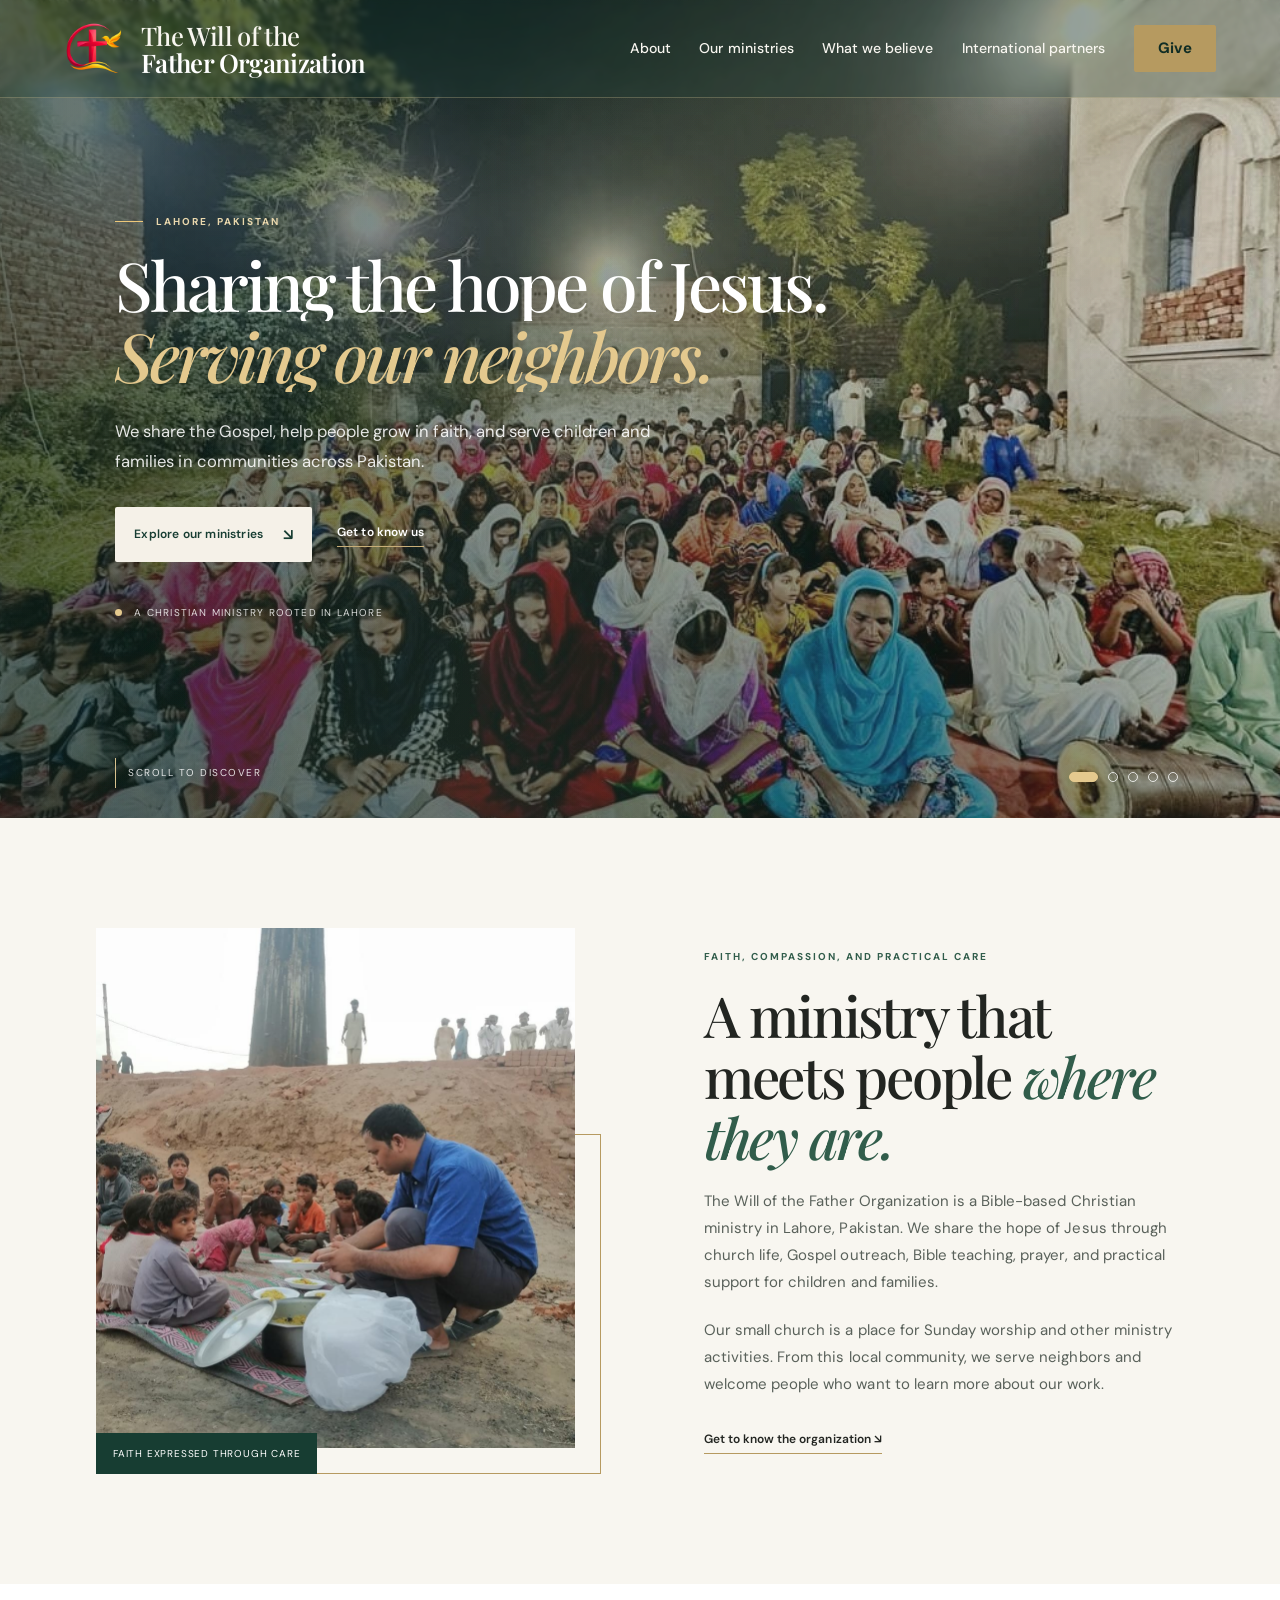
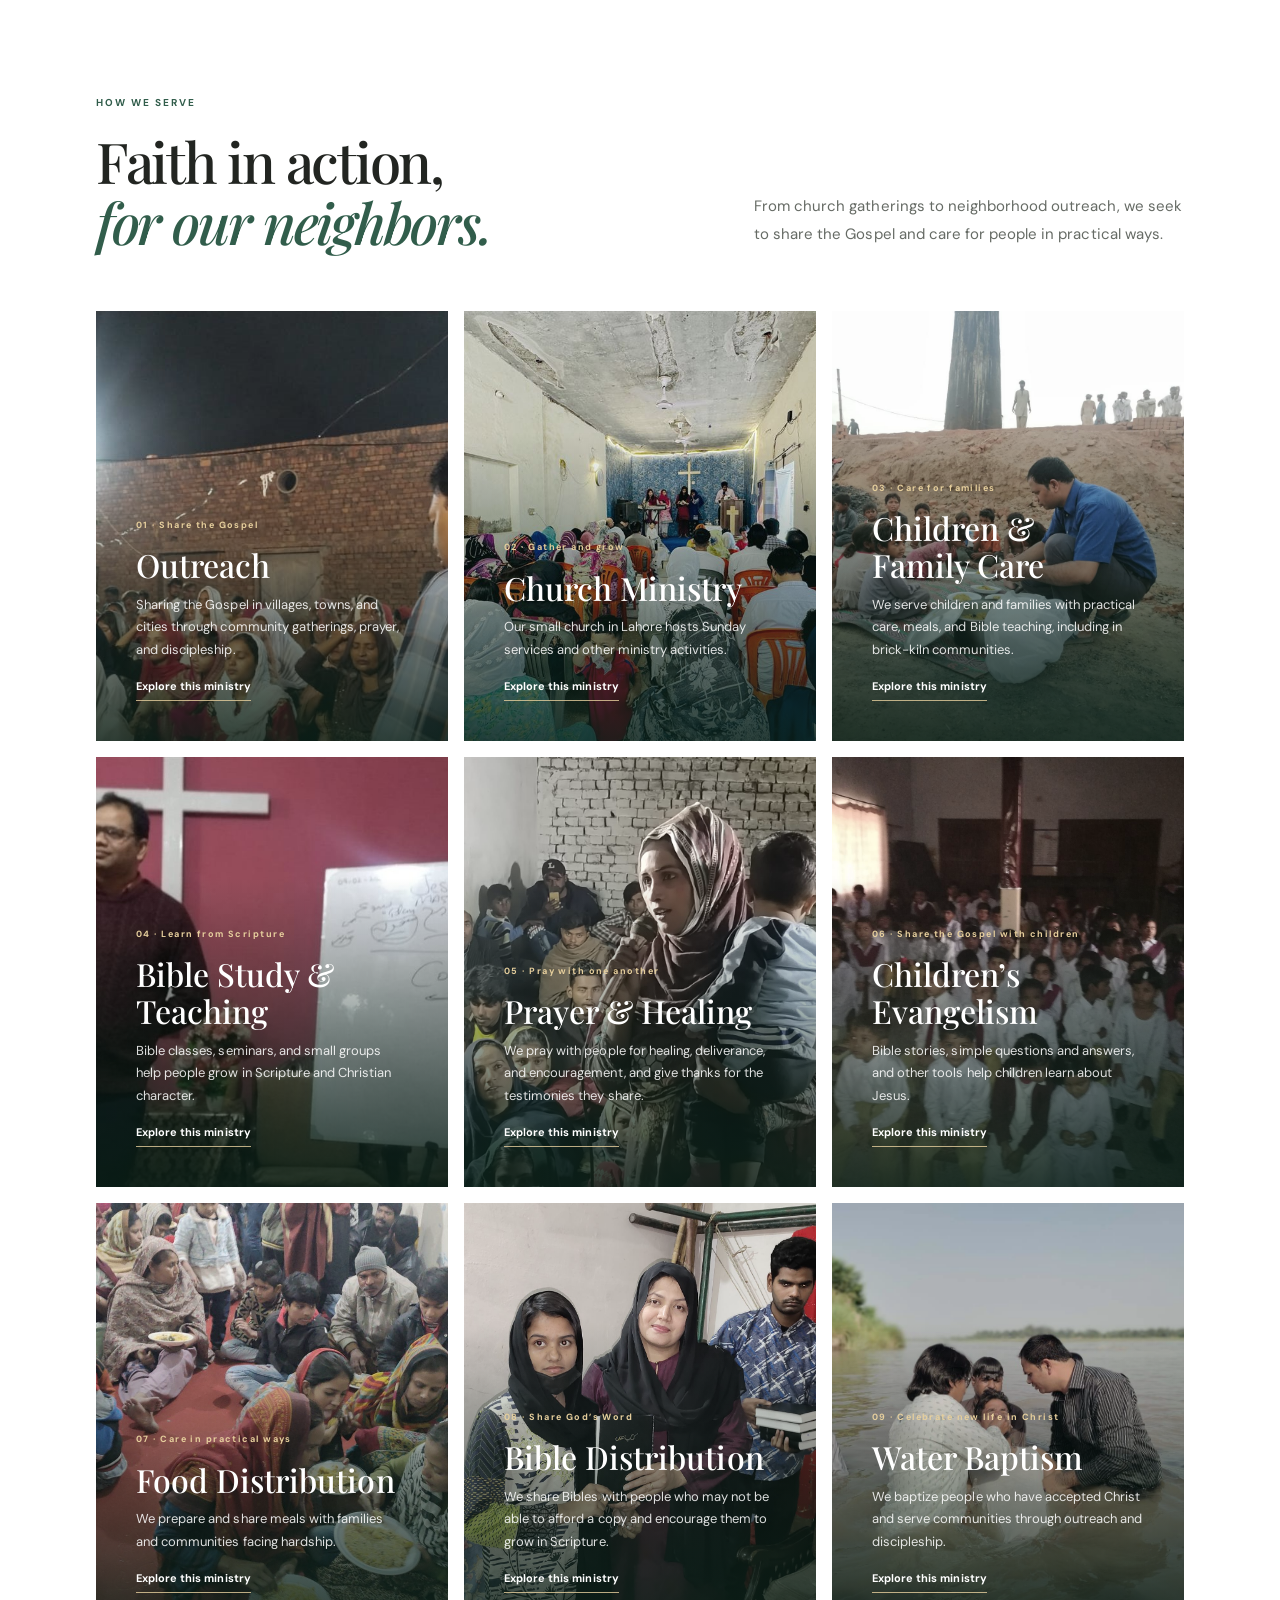
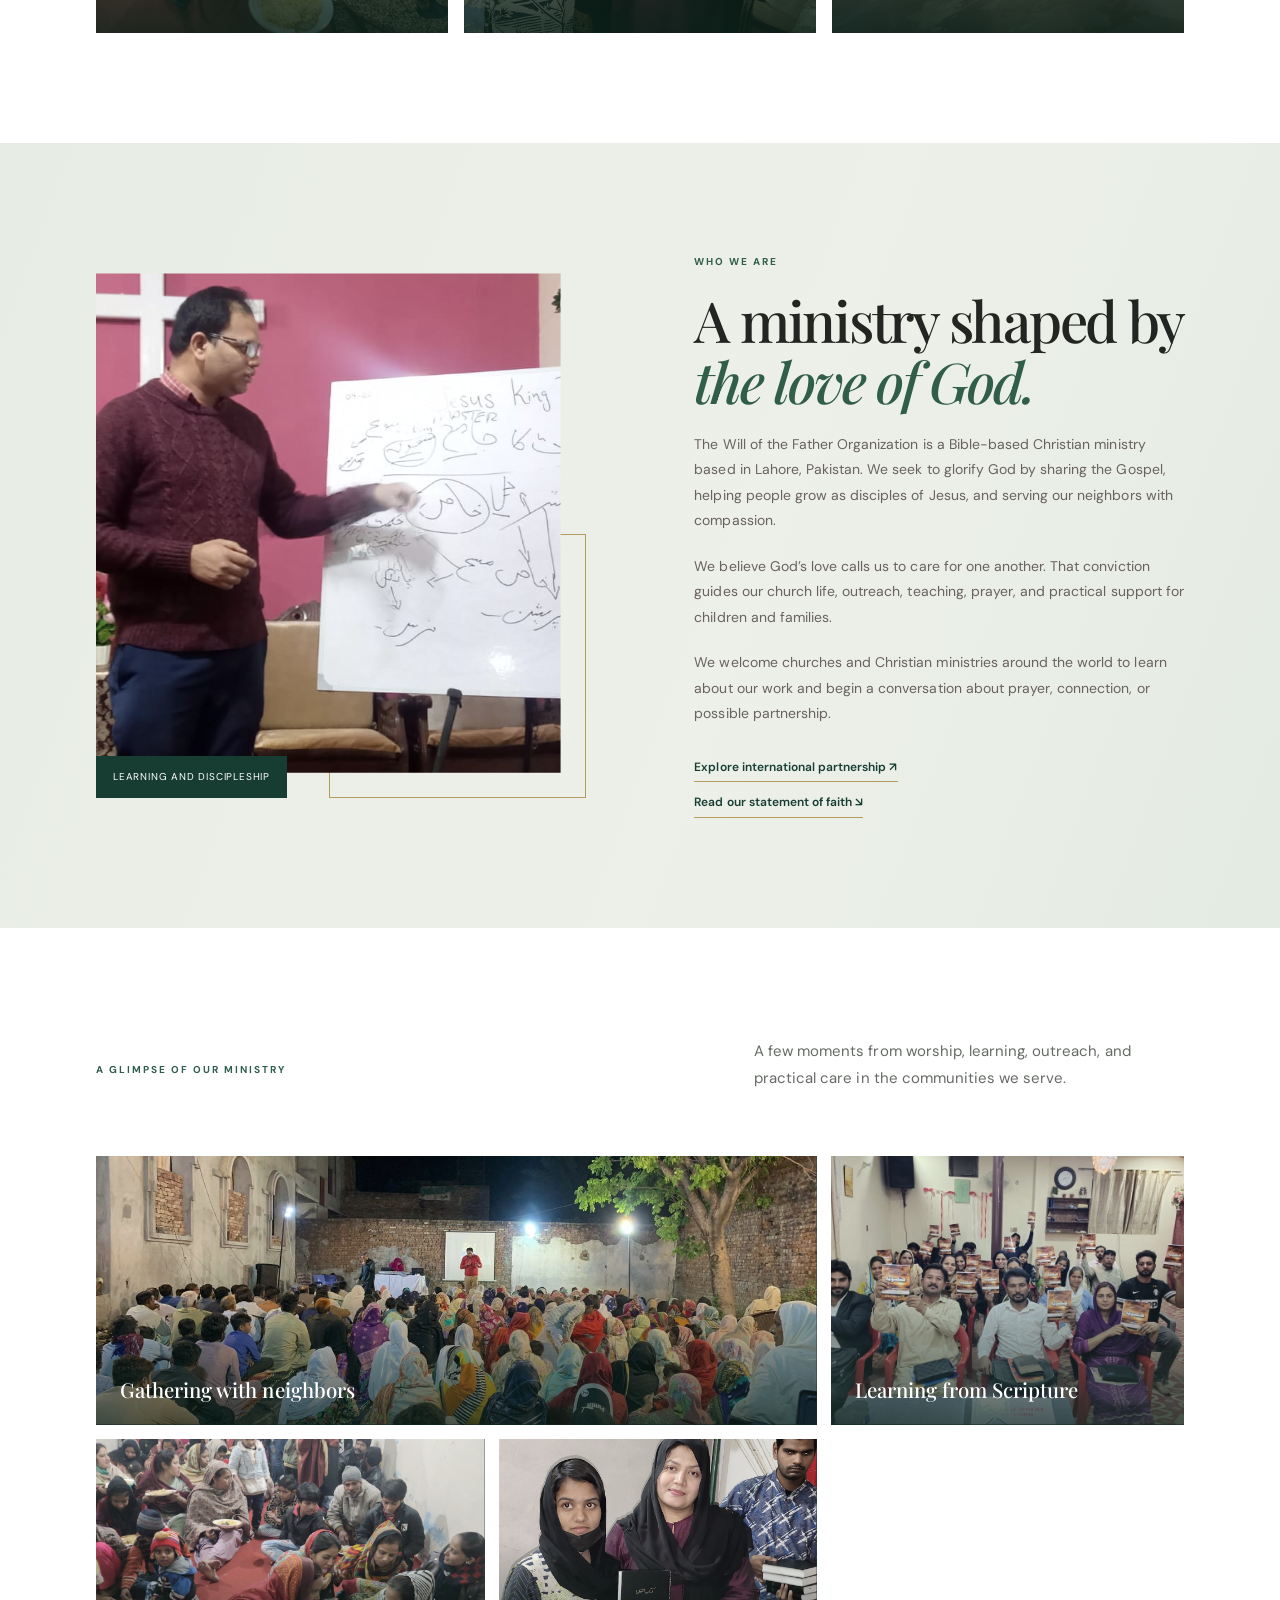
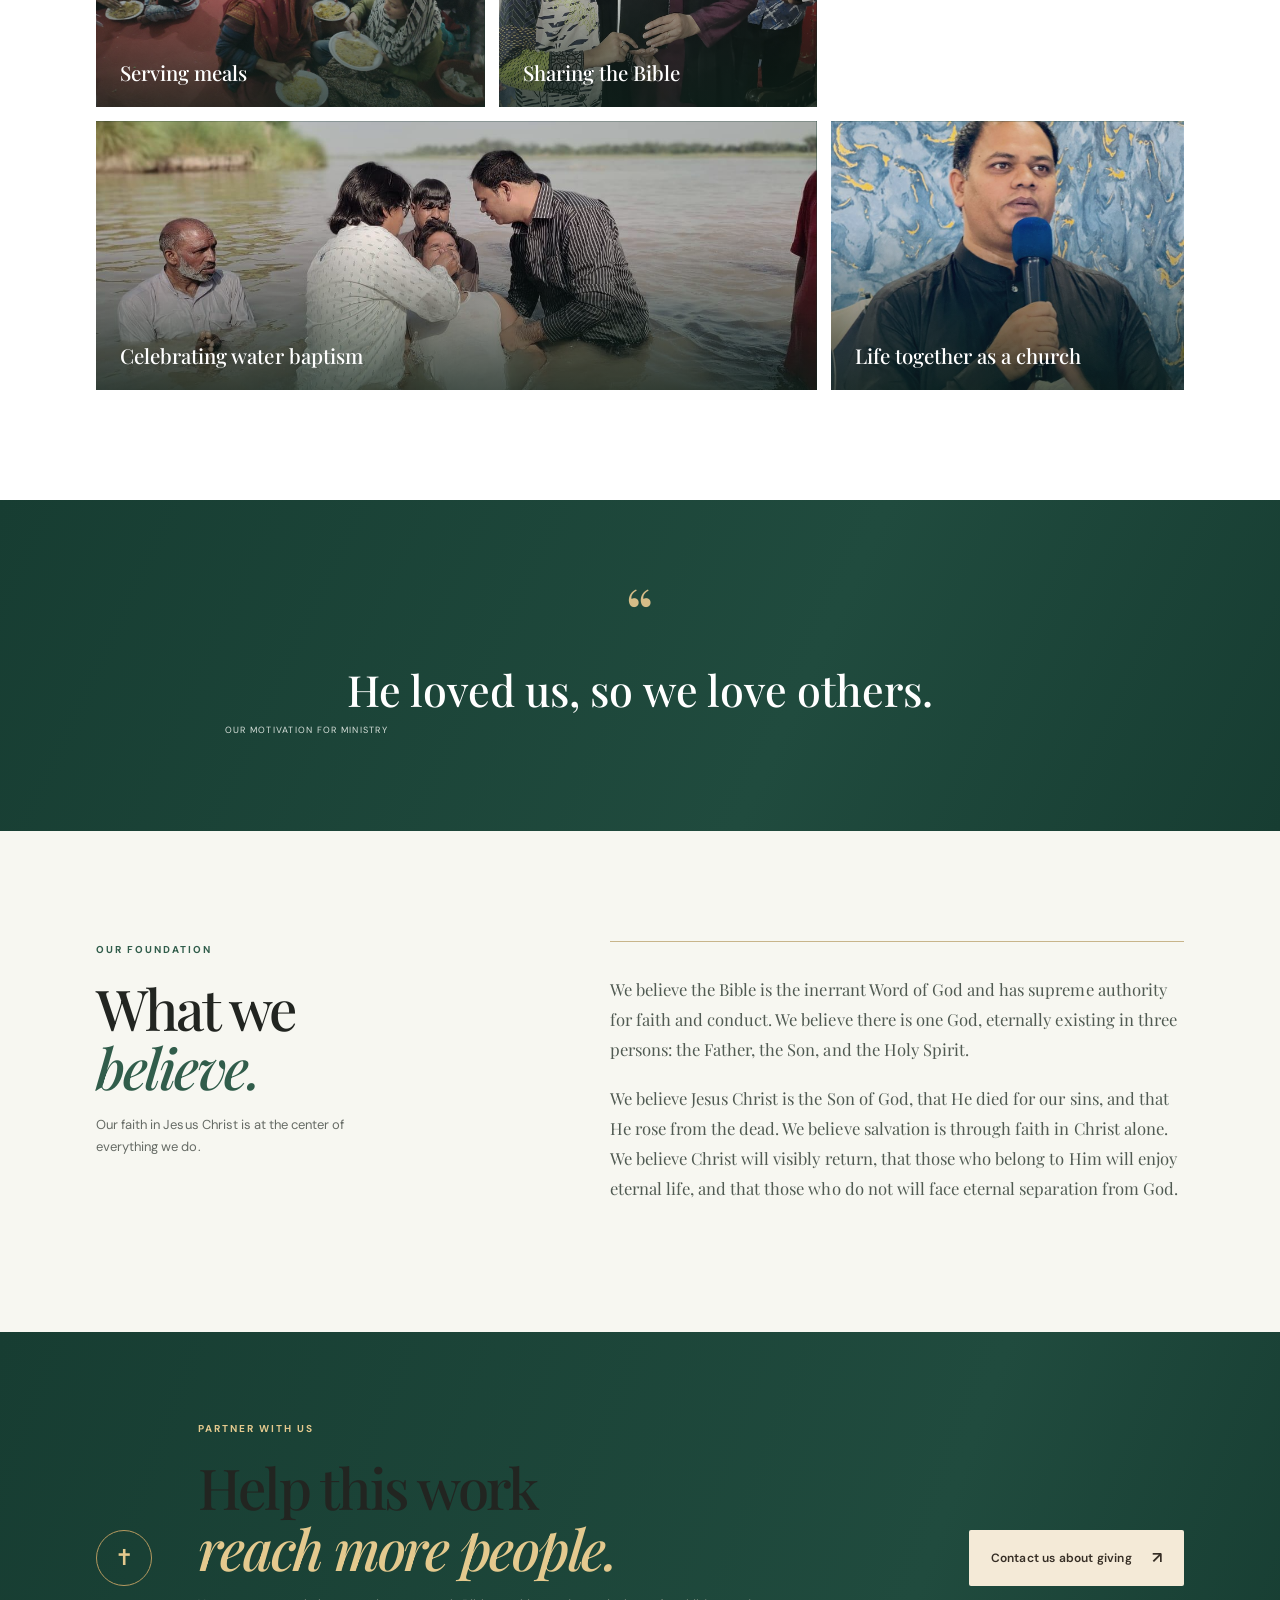
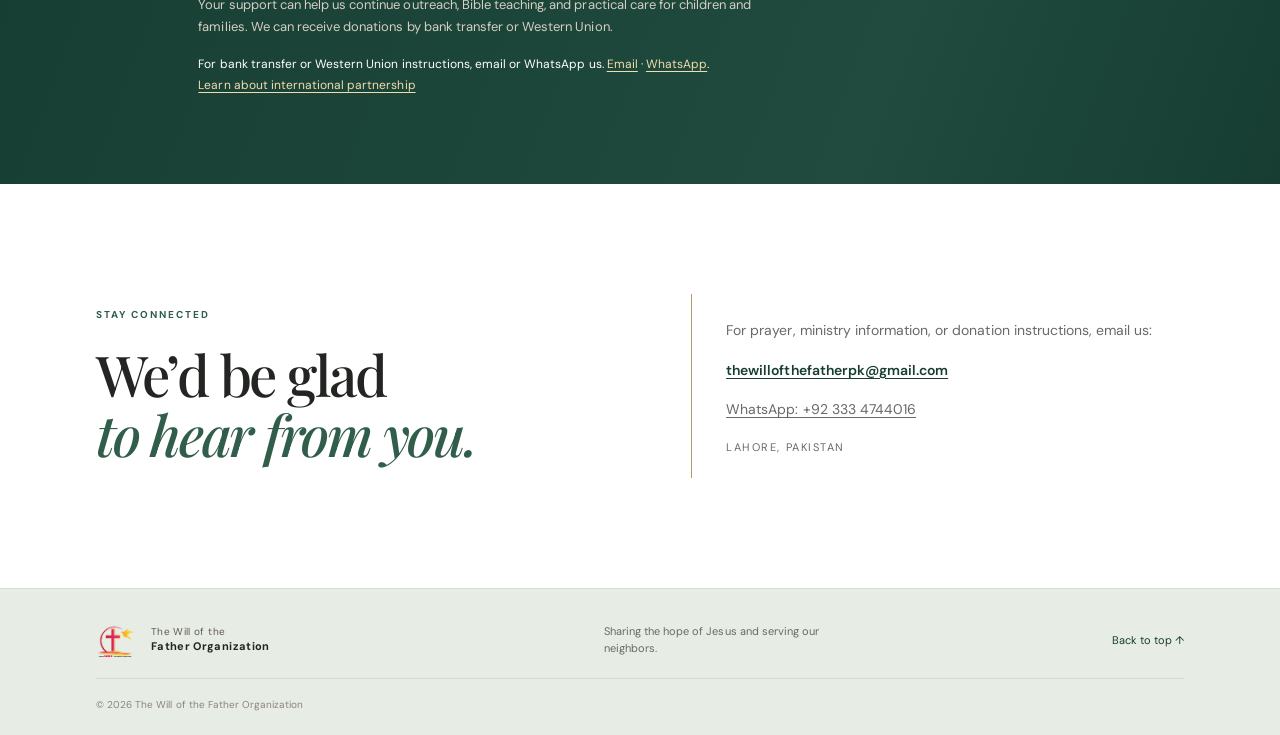
==== index.html @ c920b61d "Remove arrows from ministry category links" ====
<!doctype html>
<html lang="en">
<head>
  <meta charset="utf-8">
  <meta name="viewport" content="width=device-width, initial-scale=1">
  <meta name="theme-color" content="#173d32">
  <meta name="description" content="The Will of the Father Organization is a Christian ministry in Lahore, Pakistan, serving through church life, Gospel outreach, Bible teaching, prayer, and practical care. Churches and Christian organizations worldwide are welcome to connect.">
  <title>The Will of the Father Organization | Christian Ministry in Lahore, Pakistan</title>
  <link rel="preload" as="image" href="assets/images/hero-community-worship.jpg" fetchpriority="high">
  <link rel="preload" as="image" href="assets/images/hero-outdoor-gathering.jpg">
  <link rel="stylesheet" href="styles.css">
  <link rel="stylesheet" href="redesign.css?v=mobile-photo-fit-20261123">
  <link rel="stylesheet" href="hero-visibility.css?v=20261028">
  <script src="script.js?v=hero-timing-20261027" defer></script>
  <meta name="robots" content="index, follow">
  <link rel="canonical" href="https://will-of-the-father-organization.pages.dev/">
  <meta property="og:type" content="website">
  <meta property="og:site_name" content="The Will of the Father Organization">
  <meta property="og:title" content="The Will of the Father Organization | Christian Ministry in Lahore, Pakistan">
  <meta property="og:description" content="A Christian ministry in Lahore, Pakistan, sharing the Gospel and serving children and families. Churches and Christian organizations worldwide are welcome to connect.">
  <meta property="og:url" content="https://will-of-the-father-organization.pages.dev/">
  <meta property="og:image" content="https://will-of-the-father-organization.pages.dev/assets/images/outreach-gathering.jpg">
  <meta property="og:image:alt" content="Community members gathered at an outdoor ministry meeting">
  <meta name="twitter:card" content="summary_large_image">
  <meta name="twitter:title" content="The Will of the Father Organization | Christian Ministry in Lahore, Pakistan">
  <meta name="twitter:description" content="A Christian ministry in Lahore, Pakistan, sharing the Gospel and serving children and families. Churches and Christian organizations worldwide are welcome to connect.">
  <meta name="twitter:image" content="https://will-of-the-father-organization.pages.dev/assets/images/outreach-gathering.jpg">
  <script type="application/ld+json">
  {
    "@context": "https://schema.org",
    "@graph": [
      {
        "@type": "WebSite",
        "@id": "https://will-of-the-father-organization.pages.dev/#website",
        "url": "https://will-of-the-father-organization.pages.dev/",
        "name": "The Will of the Father Organization",
        "alternateName": "The Will of the Father",
        "inLanguage": "en"
      },
      {
        "@type": "Organization",
        "@id": "https://will-of-the-father-organization.pages.dev/#organization",
        "name": "The Will of the Father Organization",
        "url": "https://will-of-the-father-organization.pages.dev/",
        "logo": "https://will-of-the-father-organization.pages.dev/assets/images/ministry-logo.png",
        "email": "thewillofthefatherpk@gmail.com",
        "contactPoint": {
          "@type": "ContactPoint",
          "contactType": "International ministry and partnership inquiries",
          "email": "thewillofthefatherpk@gmail.com",
          "telephone": "+923334744016",
          "availableLanguage": "English"
        },
        "description": "A Christian ministry based in Lahore, Pakistan, serving communities through the local church, outreach, Bible teaching, and care for children and families. We welcome inquiries from churches and Christian ministries worldwide interested in learning about our work and exploring partnership.",
        "address": {
          "@type": "PostalAddress",
          "addressLocality": "Lahore",
          "addressCountry": "PK"
        }
      }
    ]
  }
  </script>
  <meta name="google-site-verification" content="IELnqhtv8YaG30qX5HoQGGTmnLko8456mT7d0nMihwA">
</head>
<body>
  <a class="skip-link" href="#main">Skip to content</a>
  <header class="site-header">
    <a class="brand" href="#top" aria-label="The Will of the Father Organization home">
      <span class="brand-logo-frame" aria-hidden="true"><img src="assets/images/ministry-logo-mark.png?v=2" alt=""></span>
      <span class="brand-name">The Will of the<br><strong>Father Organization</strong></span>
    </a>
    <button class="menu-toggle" type="button" aria-expanded="false" aria-controls="site-nav" aria-label="Open navigation"><span></span><span></span></button>
    <nav id="site-nav" class="site-nav" aria-label="Main navigation">
      <a href="#about">About</a><a href="#ministries">Our ministries</a><a href="#faith">What we believe</a><a href="/international-partners">International partners</a><a class="nav-give" href="#give">Give</a>
    </nav>
  </header>

  <main id="main">
    <section class="hero" id="top" aria-label="The Will of the Father Organization">
      <div class="hero-background" aria-hidden="true">
        <img class="hero-slide is-active" src="assets/images/hero-community-worship.jpg" alt="" fetchpriority="high" decoding="async">
        <img class="hero-slide" src="assets/images/hero-outdoor-gathering.jpg" alt="" decoding="async">
        <img class="hero-slide" data-src="assets/images/hero-baptism-new.jpg" alt="" decoding="async">
        <img class="hero-slide" data-src="assets/images/hero-prayer.jpg" alt="" decoding="async">
        <img class="hero-slide" data-src="assets/images/hero-outreach-speaker.jpg" alt="" decoding="async">
        <div class="hero-shade"></div>
      </div>
      <div class="hero-copy">
        <p class="eyebrow"><span class="eyebrow-line"></span> Lahore, Pakistan</p>
        <h1 aria-label="Sharing the hope of Jesus. Serving our neighbors."><span class="hero-title-line" aria-hidden="true"><span>Sharing the hope of Jesus.</span></span><span class="hero-title-line" aria-hidden="true"><span><em>Serving our neighbors.</em></span></span></h1>
        <p class="hero-intro">We share the Gospel, help people grow in faith, and serve children and families in communities across Pakistan.</p>
        <div class="hero-actions"><a class="button button-dark" href="#ministries">Explore our ministries <span aria-hidden="true">↘</span></a><a class="text-link" href="#about">Get to know us</a></div>
        <div class="hero-note"><span class="note-dot"></span> A Christian ministry rooted in Lahore</div>
      </div>
      <div class="hero-controls" role="group" aria-label="Choose a ministry photo">
        <button type="button" class="hero-dot is-active" aria-label="Show photo 1" aria-pressed="true"></button>
        <button type="button" class="hero-dot" aria-label="Show photo 2" aria-pressed="false"></button>
        <button type="button" class="hero-dot" aria-label="Show photo 3" aria-pressed="false"></button>
        <button type="button" class="hero-dot" aria-label="Show photo 4" aria-pressed="false"></button>
        <button type="button" class="hero-dot" aria-label="Show photo 5" aria-pressed="false"></button>
      </div>
      <a class="hero-scroll" href="#introduction"><span aria-hidden="true"></span> Scroll to discover</a>
    </section>

    <section class="intro-editorial section" id="introduction" aria-labelledby="intro-title">
      <div class="intro-photo"><img src="assets/images/ministries/children-ministry-01.jpg" alt="A child receiving a meal during a ministry visit" loading="lazy"><span class="photo-tag">Faith expressed through care</span></div>
      <div class="intro-copy">
        <p class="eyebrow">Faith, compassion, and practical care</p>
        <h2 id="intro-title">A ministry that meets people <em>where they are.</em></h2>
        <p>The Will of the Father Organization is a Bible-based Christian ministry in Lahore, Pakistan. We share the hope of Jesus through church life, Gospel outreach, Bible teaching, prayer, and practical support for children and families.</p>
        <p>Our small church is a place for Sunday worship and other ministry activities. From this local community, we serve neighbors and welcome people who want to learn more about our work.</p>
        <a class="text-link text-link-dark" href="#about">Get to know the organization <span aria-hidden="true">↘</span></a>
      </div>
    </section>

    <section class="section ministries-section" id="ministries">
      <div class="section-heading">
        <div><p class="eyebrow">How we serve</p><h2>Faith in action,<br><em>for our neighbors.</em></h2></div>
        <p class="section-lead">From church gatherings to neighborhood outreach, we seek to share the Gospel and care for people in practical ways.</p>
      </div>
      <div class="ministry-feature-grid" aria-label="Explore our ministries">
        <a class="ministry-feature ministry-feature--large" href="/ministries/outreach">
          <img src="assets/images/ministries/outreach-01.jpg" alt="Community members gathered for Christian outreach" loading="lazy" decoding="async">
          <div class="ministry-feature-copy"><span class="card-number">01 · Share the Gospel</span><h3>Outreach</h3><p>Sharing the Gospel in villages, towns, and cities through community gatherings, prayer, and discipleship.</p><span class="card-more">Explore this ministry</span></div>
        </a>
        <a class="ministry-feature" href="/ministries/church">
          <img src="assets/images/ministries/church-01.jpg" alt="People gathered for worship at the ministry church in Lahore" loading="lazy" decoding="async">
          <div class="ministry-feature-copy"><span class="card-number">02 · Gather and grow</span><h3>Church Ministry</h3><p>Our small church in Lahore hosts Sunday services and other ministry activities.</p><span class="card-more">Explore this ministry</span></div>
        </a>
        <a class="ministry-feature" href="/ministries/children-ministry">
          <img src="assets/images/ministries/children-ministry-01.jpg" alt="Children sharing a meal during a ministry visit" loading="lazy" decoding="async">
          <div class="ministry-feature-copy"><span class="card-number">03 · Care for families</span><h3>Children &amp; Family Care</h3><p>We serve children and families with practical care, meals, and Bible teaching, including in brick-kiln communities.</p><span class="card-more">Explore this ministry</span></div>
        </a>
        <a class="ministry-feature" href="/ministries/bible-teaching">
          <img src="assets/images/ministries/bible-teaching-01.jpg" alt="A teacher explaining a lesson at a whiteboard" loading="lazy" decoding="async">
          <div class="ministry-feature-copy"><span class="card-number">04 · Learn from Scripture</span><h3>Bible Study &amp; Teaching</h3><p>Bible classes, seminars, and small groups help people grow in Scripture and Christian character.</p><span class="card-more">Explore this ministry</span></div>
        </a>
        <a class="ministry-feature" href="/ministries/prayer-healing">
          <img src="assets/images/ministries/prayer-healing-01.jpg" alt="A community gathered during a prayer ministry meeting" loading="lazy" decoding="async">
          <div class="ministry-feature-copy"><span class="card-number">05 · Pray with one another</span><h3>Prayer &amp; Healing</h3><p>We pray with people for healing, deliverance, and encouragement, and give thanks for the testimonies they share.</p><span class="card-more">Explore this ministry</span></div>
        </a>
        <a class="ministry-feature" href="/ministries/children-evangelism">
          <img src="assets/images/ministries/children-evangelism-01.jpg" alt="Children gathered for a learning activity" loading="lazy" decoding="async">
          <div class="ministry-feature-copy"><span class="card-number">06 · Share the Gospel with children</span><h3>Children’s Evangelism</h3><p>Bible stories, simple questions and answers, and other tools help children learn about Jesus.</p><span class="card-more">Explore this ministry</span></div>
        </a>
        <a class="ministry-feature" href="/ministries/food-distribution">
          <img src="assets/images/ministries/food-distribution-02.jpg" alt="Families gathered for food distribution" loading="lazy" decoding="async">
          <div class="ministry-feature-copy"><span class="card-number">07 · Care in practical ways</span><h3>Food Distribution</h3><p>We prepare and share meals with families and communities facing hardship.</p><span class="card-more">Explore this ministry</span></div>
        </a>
        <a class="ministry-feature" href="/ministries/bible-distribution">
          <img src="assets/images/ministries/bible-distribution-01.jpg" alt="A ministry volunteer sharing Bibles with community members" loading="lazy" decoding="async">
          <div class="ministry-feature-copy"><span class="card-number">08 · Share God’s Word</span><h3>Bible Distribution</h3><p>We share Bibles with people who may not be able to afford a copy and encourage them to grow in Scripture.</p><span class="card-more">Explore this ministry</span></div>
        </a>
        <a class="ministry-feature" href="/ministries/baptism">
          <img src="assets/images/hero-baptism-river.jpg" alt="A water baptism taking place in a river" loading="lazy" decoding="async">
          <div class="ministry-feature-copy"><span class="card-number">09 · Celebrate new life in Christ</span><h3>Water Baptism</h3><p>We baptize people who have accepted Christ and serve communities through outreach and discipleship.</p><span class="card-more">Explore this ministry</span></div>
        </a>
      </div>
    </section>

    <section class="story-section section" id="about">
      <div class="story-photo"><img src="assets/images/teacher-at-whiteboard.jpg?v=2" alt="A ministry teacher leading a Bible lesson at a whiteboard" loading="lazy"><span class="photo-tag">Learning and discipleship</span></div>
      <div class="story-copy"><p class="eyebrow">Who we are</p><h2>A ministry shaped by<br><em>the love of God.</em></h2>
        <p>The Will of the Father Organization is a Bible-based Christian ministry based in Lahore, Pakistan. We seek to glorify God by sharing the Gospel, helping people grow as disciples of Jesus, and serving our neighbors with compassion.</p>
        <p>We believe God’s love calls us to care for one another. That conviction guides our church life, outreach, teaching, prayer, and practical support for children and families.</p>
        <p>We welcome churches and Christian ministries around the world to learn about our work and begin a conversation about prayer, connection, or possible partnership.</p>
        <a class="text-link text-link-dark" href="/international-partners">Explore international partnership <span aria-hidden="true">↗</span></a><br>
        <a class="text-link text-link-dark" href="#faith">Read our statement of faith <span aria-hidden="true">↘</span></a>
      </div>
    </section>

    <section class="photo-story section" id="stories" aria-label="Ministry photo gallery">
      <div class="section-heading">
        <div><p class="eyebrow">A glimpse of our ministry</p></div>
        <p class="section-lead">A few moments from worship, learning, outreach, and practical care in the communities we serve.</p>
      </div>
      <div class="photo-story-grid">
        <figure class="photo-story-item photo-story-item--wide"><img src="assets/images/outreach-gathering.jpg" alt="Neighbors gathered together at an outdoor ministry meeting" loading="lazy"><figcaption>Gathering with neighbors</figcaption></figure>
        <figure class="photo-story-item"><img src="assets/images/ministries/bible-teaching-02.jpg" alt="A Bible teaching and learning session" loading="lazy"><figcaption>Learning from Scripture</figcaption></figure>
        <figure class="photo-story-item"><img src="assets/images/ministries/food-distribution-02.jpg" alt="Volunteers sharing food with community members" loading="lazy"><figcaption>Serving meals</figcaption></figure>
        <figure class="photo-story-item"><img src="assets/images/ministries/bible-distribution-01.jpg" alt="Bibles being shared with community members" loading="lazy"><figcaption>Sharing the Bible</figcaption></figure>
        <figure class="photo-story-item photo-story-item--wide"><img src="assets/images/hero-baptism-river.jpg" alt="A water baptism taking place in a river" loading="lazy"><figcaption>Celebrating water baptism</figcaption></figure>
        <figure class="photo-story-item"><img src="assets/images/ministries/church-03.jpg" alt="Church members gathered for a ministry activity" loading="lazy"><figcaption>Life together as a church</figcaption></figure>
      </div>
    </section>

    <section class="quote-band">
      <span class="quote-mark" aria-hidden="true">“</span><blockquote>He loved us, so we love others.</blockquote><p>Our motivation for ministry</p>
    </section>

    <section class="faith-section section" id="faith">
      <div class="faith-heading"><p class="eyebrow">Our foundation</p><h2>What we<br><em>believe.</em></h2><p>Our faith in Jesus Christ is at the center of everything we do.</p></div>
      <div class="faith-copy"><p>We believe the Bible is the inerrant Word of God and has supreme authority for faith and conduct. We believe there is one God, eternally existing in three persons: the Father, the Son, and the Holy Spirit.</p><p>We believe Jesus Christ is the Son of God, that He died for our sins, and that He rose from the dead. We believe salvation is through faith in Christ alone. We believe Christ will visibly return, that those who belong to Him will enjoy eternal life, and that those who do not will face eternal separation from God.</p></div>
    </section>

    <section class="give-section" id="give">
      <div class="give-mark" aria-hidden="true">✝</div><div class="give-copy"><p class="eyebrow">Partner with us</p><h2>Help this work<br><em>reach more people.</em></h2><p>Your support can help us continue outreach, Bible teaching, and practical care for children and families. We can receive donations by bank transfer or Western Union.</p><p class="give-note">For bank transfer or Western Union instructions, email or WhatsApp us. <a href="mailto:thewillofthefatherpk@gmail.com">Email</a> · <a href="https://wa.me/923334744016">WhatsApp</a>. <a href="/international-partners">Learn about international partnership</a></p></div><a class="button button-light" href="#contact">Contact us about giving <span aria-hidden="true">↗</span></a>
    </section>

    <section class="contact-section section" id="contact">
      <div><p class="eyebrow">Stay connected</p><h2>We’d be glad<br><em>to hear from you.</em></h2></div>
      <div class="contact-details"><p>For prayer, ministry information, or donation instructions, email us:</p><p class="email-placeholder"><a href="mailto:thewillofthefatherpk@gmail.com">thewillofthefatherpk@gmail.com</a></p><p class="whatsapp-contact"><a href="https://wa.me/923334744016">WhatsApp: +92 333 4744016</a></p><p class="contact-location">Lahore, Pakistan</p></div>
    </section>
  </main>

  <footer class="site-footer"><a class="brand brand-footer" href="#top"><span class="brand-logo-crop" aria-hidden="true"><img src="assets/images/ministry-logo.png?v=1" alt=""></span><span class="brand-name">The Will of the<br><strong>Father Organization</strong></span></a><p>Sharing the hope of Jesus and serving our neighbors.</p><a href="#top" class="back-top">Back to top ↑</a><small>© <span id="year">2026</span> The Will of the Father Organization</small></footer>
</body>
</html>
---- styles.css ----
@import url('https://fonts.googleapis.com/css2?family=DM+Sans:wght@400;500;600;700&family=Playfair+Display:ital,wght@0,500;0,600;1,500;1,600&display=swap');
:root{--ink:#292623;--muted:#716d67;--cream:#f8f5ef;--white:#fffefa;--rust:#9b4f3d;--rust-dark:#783a2f;--gold:#c9a66b;--line:#e5dfd4;--serif:'Playfair Display',Georgia,serif;--sans:'DM Sans',Arial,sans-serif}*{box-sizing:border-box}html{scroll-behavior:smooth;scroll-padding-top:88px}body{margin:0;background:var(--cream);color:var(--ink);font-family:var(--sans);font-size:16px;line-height:1.65}img{display:block;max-width:100%}a{color:inherit}.skip-link{position:absolute;left:-999px;top:8px;background:#fff;padding:10px 14px;z-index:10}.skip-link:focus{left:8px}.site-header{height:88px;padding:0 6.3%;display:flex;align-items:center;justify-content:space-between;background:var(--cream);position:sticky;top:0;z-index:5;border-bottom:1px solid rgba(41,38,35,.07)}.brand{display:flex;align-items:center;gap:12px;text-decoration:none}.brand-mark{height:38px;width:38px;background:var(--rust);border-radius:50%;display:grid;place-items:center;position:relative}.brand-mark:before,.brand-mark:after,.brand-mark span{content:'';position:absolute;background:#fff}.brand-mark:before{width:2px;height:21px}.brand-mark:after{height:2px;width:15px;top:13px}.brand-name{font-size:12px;line-height:1.28;letter-spacing:.035em;color:#625c54}.brand-name strong{font-size:13px;color:var(--ink);font-weight:700}.site-nav{display:flex;align-items:center;gap:35px}.site-nav a{text-decoration:none;font-size:13px;color:#514d47}.site-nav a:hover,.text-link:hover{color:var(--rust)}.site-nav .nav-give{background:var(--rust);color:white;padding:11px 22px;border-radius:3px}.site-nav .nav-give:hover{background:var(--rust-dark);color:#fff}.menu-toggle{display:none;background:none;border:0}.hero{padding:54px 6.3% 64px;display:grid;grid-template-columns:.9fr 1.1fr;gap:6.5%;align-items:center;max-width:1600px;margin:auto;min-height:575px}.eyebrow{font-size:10px;font-weight:700;text-transform:uppercase;letter-spacing:.18em;color:var(--rust);margin:0 0 18px}.eyebrow-line{width:28px;height:1px;background:var(--gold);display:inline-block;vertical-align:middle;margin-right:9px}.hero h1,.section h2,.give-section h2,.contact-section h2{font:500 clamp(42px,5.1vw,70px)/1.12 var(--serif);letter-spacing:-.035em;margin:0}.hero h1 em,.section h2 em,.give-section h2 em,.contact-section h2 em{font-weight:500;color:var(--rust)}.hero-intro{max-width:470px;color:var(--muted);font-size:16px;margin:25px 0 27px}.hero-actions{display:flex;align-items:center;gap:25px}.button{display:inline-flex;align-items:center;gap:20px;text-decoration:none;font-size:12px;font-weight:600;padding:14px 19px;border-radius:3px;transition:transform .2s,background .2s}.button:hover{transform:translateY(-2px)}.button-dark{background:var(--ink);color:#fff}.button-dark:hover{background:var(--rust-dark)}.button span{font-size:16px}.text-link{font-size:12px;font-weight:600;text-decoration:none;border-bottom:1px solid var(--gold);padding-bottom:4px}.hero-note{margin-top:50px;font-size:10px;text-transform:uppercase;letter-spacing:.12em;color:#89837b}.note-dot{width:7px;height:7px;background:var(--gold);border-radius:50%;display:inline-block;margin-right:8px}.hero-visual{position:relative;padding:0 0 31px 30px}.hero-visual:before{content:'';position:absolute;left:0;top:25px;bottom:0;width:45%;border:1px solid var(--gold);z-index:0}.hero-visual img{position:relative;z-index:1;width:100%;height:430px;object-fit:cover;object-position:center 48%;filter:saturate(.8)}.image-caption{position:absolute;z-index:2;bottom:0;left:30px;right:0;background:#fffefa;padding:12px 16px;display:flex;justify-content:space-between;font-size:10px;letter-spacing:.08em;text-transform:uppercase;color:#655f57}.hero-stamp{position:absolute;right:-18px;top:30px;z-index:2;width:84px;height:84px;background:var(--gold);border-radius:50%;color:white;display:flex;align-items:center;justify-content:center;gap:3px;flex-wrap:wrap;padding:18px 11px;text-align:center;font-size:8px;letter-spacing:.08em;line-height:1.2}.intro-band{padding:29px 8%;background:#eee9df;display:flex;align-items:center;justify-content:space-between}.intro-band p{font:500 clamp(19px,2.5vw,29px)/1.4 var(--serif);margin:0;max-width:960px}.intro-band strong{color:var(--rust);font-weight:500}.arrow-link{font-size:25px;text-decoration:none;color:var(--rust)}.section{padding:100px 8%;max-width:1500px;margin:auto}.section-heading{display:flex;justify-content:space-between;align-items:end;margin-bottom:42px}.section h2,.give-section h2,.contact-section h2{font-size:clamp(36px,4vw,54px)}.section-lead{max-width:370px;color:var(--muted);font-size:14px;margin:0 0 5px}.ministry-grid{display:grid;grid-template-columns:repeat(3,1fr);gap:18px}.ministry-card{background:#fffefa;padding:27px 26px;min-height:295px;border:1px solid rgba(41,38,35,.035)}.ministry-card-image{padding:0;position:relative;min-height:355px;overflow:hidden}.ministry-card-image>img{height:100%;min-height:355px;width:100%;object-fit:cover;position:absolute;inset:0;filter:saturate(.78)}.ministry-card-image:after{content:'';position:absolute;inset:35% 0 0;background:linear-gradient(transparent,rgba(22,19,17,.82));z-index:1}.card-content{position:absolute;z-index:2;bottom:0;color:white;padding:25px}.card-content .card-number{color:#f2d7a9}.card-content h3{color:white}.card-content p{color:rgba(255,255,255,.83);margin-bottom:0}.card-number{display:block;font-size:9px;letter-spacing:.16em;color:var(--rust);font-weight:700;margin-bottom:20px}.ministry-card h3{font:500 24px/1.2 var(--serif);margin:0 0 12px}.ministry-card p{font-size:13px;color:var(--muted);margin:0}.card-icon{width:42px;height:42px;border-radius:50%;display:grid;place-items:center;background:#f2eadc;color:var(--rust);font-size:19px;margin-bottom:20px}.story-section{display:grid;grid-template-columns:1fr 1fr;gap:10%;align-items:center;background:#eee9df;max-width:none;padding-left:10%;padding-right:10%}.story-photo{position:relative;padding:0 25px 25px 0}.story-photo:before{content:'';position:absolute;right:0;bottom:0;width:52%;height:50%;border:1px solid var(--gold)}.story-photo img{height:395px;width:100%;object-fit:cover;position:relative;z-index:1;filter:saturate(.8)}.photo-tag{position:absolute;z-index:2;bottom:0;left:0;background:var(--rust);color:white;padding:12px 17px;font-size:10px;letter-spacing:.08em;text-transform:uppercase}.story-copy>p:not(.eyebrow){font-size:14px;color:#69635b;max-width:510px;margin:20px 0}.text-link-dark{display:inline-block;color:var(--ink);margin-top:10px}.quote-band{background:var(--rust-dark);padding:72px 8%;text-align:center;color:#fff}.quote-mark{font:70px/.55 var(--serif);color:#d9b47d}.quote-band blockquote{font:500 clamp(27px,4vw,43px)/1.3 var(--serif);margin:14px 0 8px}.quote-band p{margin:0;color:#ead7c0;text-transform:uppercase;letter-spacing:.14em;font-size:9px}.faith-section{display:grid;grid-template-columns:.8fr 1.2fr;gap:12%;align-items:start}.faith-heading>p:last-child{max-width:260px;color:var(--muted);font-size:13px;margin-top:18px}.faith-copy{padding-top:32px;border-top:1px solid var(--gold);color:#5f5a53;font:16px/1.8 var(--serif)}.faith-copy p{margin:0 0 18px}.give-section{padding:75px 9%;background:#2d2925;color:white;display:grid;grid-template-columns:70px 1fr auto;gap:30px;align-items:center}.give-mark{width:56px;height:56px;border:1px solid #a88b62;border-radius:50%;display:grid;place-items:center;color:#d5b985;font-size:22px}.give-section .eyebrow{color:#d5b985}.give-section h2{font-size:clamp(34px,4vw,50px)}.give-section h2 em{color:#d7b982}.give-copy>p:not(.eyebrow){color:#d4cec5;font-size:13px;max-width:620px;margin:15px 0 0}.give-copy .give-note{color:#fff!important;font-size:12px!important}.button-light{background:#f4ead7;color:#362e25;white-space:nowrap}.button-light:hover{background:#fff}.contact-section{display:grid;grid-template-columns:1fr 1fr;gap:10%;align-items:center}.contact-details{border-left:1px solid var(--gold);padding:10px 0 10px 28px;color:var(--muted);font-size:14px}.email-placeholder{color:var(--rust-dark);font-weight:600}.contact-location{font-size:11px;text-transform:uppercase;letter-spacing:.14em}.site-footer{background:#eee9df;padding:34px 6.3%;display:grid;grid-template-columns:1fr 1fr auto;align-items:center;gap:20px}.brand-footer .brand-mark{width:32px;height:32px}.brand-footer .brand-name{font-size:10px}.brand-footer .brand-name strong{font-size:11px}.site-footer>p{font-size:11px;color:var(--muted);margin:0}.back-top{font-size:11px;color:var(--rust);text-decoration:none}.site-footer small{grid-column:1/-1;color:#8b847c;font-size:10px;border-top:1px solid #ded7cb;padding-top:15px}.menu-toggle span{display:block}
@media(max-width:900px){.site-header{padding:0 5%;height:76px}.hero{padding:45px 6% 55px;gap:4%;grid-template-columns:1fr 1fr}.hero-visual img{height:350px}.ministry-grid{grid-template-columns:repeat(2,1fr)}.section{padding:78px 7%}.story-section{padding-left:8%;padding-right:8%;gap:7%}.give-section{padding:60px 7%;grid-template-columns:55px 1fr}.give-section .button{grid-column:2;justify-self:start}.site-nav{gap:21px}.site-nav a{font-size:12px}}
@media(max-width:640px){html{scroll-padding-top:72px}.site-header{height:70px}.brand-mark{width:34px;height:34px}.brand-name{font-size:10px}.brand-name strong{font-size:11px}.menu-toggle{display:grid;gap:5px;padding:10px;cursor:pointer}.menu-toggle span{width:23px;height:2px;background:var(--ink);transition:transform .2s}.menu-toggle[aria-expanded=true] span:first-child{transform:translateY(3.5px) rotate(45deg)}.menu-toggle[aria-expanded=true] span:last-child{transform:translateY(-3.5px) rotate(-45deg)}.site-nav{display:none;position:absolute;top:69px;left:0;right:0;padding:17px 6% 23px;background:var(--cream);border-bottom:1px solid var(--line);align-items:stretch;gap:0;flex-direction:column}.site-nav.open{display:flex}.site-nav a{padding:12px 0}.site-nav .nav-give{text-align:center;margin-top:8px;padding:11px}.hero{display:flex;flex-direction:column;padding:45px 6% 40px;gap:35px;align-items:stretch}.hero h1{font-size:43px}.hero-intro{font-size:14px;margin:19px 0 22px}.hero-note{margin-top:29px}.hero-visual{padding-left:14px;padding-bottom:25px}.hero-visual:before{top:16px}.hero-visual img{height:310px}.image-caption{left:14px;padding:9px 11px;font-size:8px}.hero-stamp{width:66px;height:66px;right:-5px;top:15px;font-size:7px;padding:12px 8px}.intro-band{padding:23px 6%}.intro-band p{font-size:19px}.section{padding:65px 6%}.section-heading{display:block;margin-bottom:27px}.section-lead{margin-top:18px}.ministry-grid{grid-template-columns:1fr;gap:13px}.ministry-card{min-height:250px;padding:23px}.ministry-card-image{padding:0;min-height:325px}.ministry-card-image>img{min-height:325px}.story-section{display:flex;flex-direction:column;gap:40px;padding:65px 6%}.story-photo{width:100%;padding-right:15px;padding-bottom:18px}.story-photo img{height:300px}.photo-tag{font-size:8px;padding:10px 12px}.story-copy>p:not(.eyebrow){font-size:13px}.quote-band{padding:55px 7%}.quote-mark{font-size:56px}.quote-band blockquote{font-size:29px}.faith-section{display:block}.faith-copy{margin-top:33px;padding-top:22px;font-size:15px}.give-section{display:block;padding:56px 7%}.give-mark{margin-bottom:24px}.give-section h2{font-size:39px}.give-copy>p:not(.eyebrow){font-size:13px}.give-section .button{margin-top:25px}.contact-section{display:block}.contact-details{margin-top:30px;padding-left:18px}.site-footer{padding:27px 6%;grid-template-columns:1fr auto}.site-footer>p{grid-column:1/-1;grid-row:2}.site-footer small{grid-row:3}.back-top{grid-column:2;grid-row:1}}
@media(prefers-reduced-motion:reduce){html{scroll-behavior:auto}*,*::before,*::after{transition:none!important}}

.brand-logo-crop{width:54px;height:48px;overflow:hidden;display:block;flex:none;mix-blend-mode:multiply}.brand-logo-crop img{width:54px;max-width:none;height:auto}.brand-footer .brand-logo-crop{width:38px;height:34px}.brand-footer .brand-logo-crop img{width:38px}

.card-more{display:inline-block;margin-top:17px;color:#fff;text-decoration:none;font-size:11px;font-weight:700;border-bottom:1px solid rgba(242,215,169,.7);padding-bottom:3px}.card-more span{font-size:14px;margin-left:4px}.ministry-page-intro{padding:68px 8% 72px;background:#eee9df}.ministry-page-intro-inner{max-width:1500px;margin:auto}.ministry-breadcrumb{font-size:11px;color:#746e65;margin:0 0 42px}.ministry-breadcrumb a{text-decoration:none}.ministry-breadcrumb a:hover{color:var(--rust)}.ministry-page-title{font:500 clamp(43px,6vw,76px)/1.1 var(--serif);letter-spacing:-.035em;max-width:900px;margin:0;color:var(--ink)}.ministry-page-description{max-width:760px;color:#625d56;font-size:16px;margin:22px 0 26px}.ministry-gallery{padding-top:76px;padding-bottom:90px}.ministry-gallery-heading{display:flex;justify-content:space-between;align-items:end;gap:35px;margin-bottom:35px}.ministry-gallery-heading h2{font:500 clamp(34px,4vw,48px)/1.15 var(--serif);margin:0}.ministry-gallery-heading>p{max-width:360px;color:var(--muted);font-size:13px;margin:0 0 5px}.ministry-gallery-grid{display:grid;grid-template-columns:repeat(3,minmax(0,1fr));gap:18px}.ministry-gallery-grid figure{margin:0;background:#fffefa;border:1px solid rgba(41,38,35,.06)}.ministry-gallery-grid img{width:100%;height:260px;object-fit:cover;object-position:center}.ministry-gallery-grid figcaption{min-height:58px;padding:13px 15px;color:#6e685f;font-size:11px;line-height:1.45}.ministry-page-cta{padding:68px 9%;background:#2d2925;color:#fff;display:flex;justify-content:space-between;align-items:center;gap:35px}.ministry-page-cta .eyebrow{color:#d5b985}.ministry-page-cta h2{font:500 clamp(34px,4vw,49px)/1.15 var(--serif);margin:0}.ministry-page-cta h2 em{color:#d7b982}.ministry-page-cta p:not(.eyebrow){color:#d4cec5;font-size:13px;max-width:560px}.ministry-page-links{display:flex;flex-direction:column;align-items:flex-start;gap:13px;min-width:230px}.ministry-page-links>a:not(.button){font-size:12px;color:#f3eadb;text-decoration:none;border-bottom:1px solid #9f8b69;padding-bottom:3px}.ministry-back{padding:28px 8%;max-width:1500px;margin:auto}
@media(max-width:900px){.ministry-page-intro{padding:56px 7% 60px}.ministry-gallery-grid{grid-template-columns:repeat(2,minmax(0,1fr))}.ministry-page-cta{padding:58px 7%}.ministry-gallery-heading{align-items:start}}
@media(max-width:640px){.ministry-page-intro{padding:43px 6% 48px}.ministry-breadcrumb{margin-bottom:31px;font-size:10px}.ministry-page-title{font-size:42px}.ministry-page-description{font-size:14px}.ministry-gallery{padding-top:56px;padding-bottom:65px}.ministry-gallery-heading{display:block;margin-bottom:24px}.ministry-gallery-heading>p{margin-top:15px}.ministry-gallery-grid{grid-template-columns:repeat(2,minmax(0,1fr));gap:10px}.ministry-gallery-grid img{height:180px}.ministry-gallery-grid figcaption{padding:10px;min-height:62px;font-size:10px}.ministry-page-cta{display:block;padding:54px 7%}.ministry-page-links{margin-top:25px}.ministry-back{padding:24px 6%}}
/* Gentle image motion for pointer users. */
.ministry-gallery-grid figure,.ministry-card-image{transition:transform .32s ease,box-shadow .32s ease,border-color .32s ease}
.ministry-gallery-grid figure{overflow:hidden}
.ministry-gallery-grid img,.ministry-card-image>img{transition:transform .55s cubic-bezier(.2,.7,.2,1),filter .4s ease}
@media(hover:hover){.ministry-gallery-grid figure:hover,.ministry-card-image:hover{transform:translateY(-4px);box-shadow:0 14px 34px rgba(41,38,35,.14);border-color:rgba(201,166,107,.55)}.ministry-gallery-grid figure:hover img,.ministry-card-image:hover>img{transform:scale(1.045);filter:saturate(1.06)}}
@media(prefers-reduced-motion:reduce){.ministry-gallery-grid figure,.ministry-card-image,.ministry-gallery-grid img,.ministry-card-image>img{transition:none!important}.ministry-gallery-grid figure:hover,.ministry-card-image:hover,.ministry-gallery-grid figure:hover img,.ministry-card-image:hover>img{transform:none!important;filter:none!important}}


/* Wider desktop hero and calm, accessible motion. */
@media(min-width:901px){.hero{grid-template-columns:.78fr 1.22fr;gap:5%;min-height:630px}.hero-visual img{height:500px}}
.hero-visual img{animation:hero-gentle-zoom 18s ease-in-out infinite alternate;transform-origin:center}
@keyframes hero-gentle-zoom{from{transform:scale(1)}to{transform:scale(1.065)}}
.motion-ready .motion-reveal{opacity:0;transform:translateY(22px);transition:opacity .72s ease,transform .72s cubic-bezier(.2,.7,.2,1);transition-delay:var(--reveal-delay,0ms)}
.motion-ready .motion-reveal.is-visible{opacity:1;transform:translateY(0)}
@media(prefers-reduced-motion:reduce){.hero-visual img{animation:none!important}.motion-ready .motion-reveal{opacity:1;transform:none;transition:none}}

/* Whole ministry card is an accessible stretched link. */
.ministry-card-image{cursor:pointer}
.card-more{position:static}
.card-more::after{content:"";position:absolute;inset:0;z-index:3}
.ministry-card-image:focus-within{outline:3px solid var(--gold);outline-offset:4px}
@media(hover:hover){.ministry-card-image:hover .card-more{border-color:#fff}}

/* Full-width ministry-photo hero slideshow */
.hero{position:relative;isolation:isolate;display:flex;align-items:center;min-height:calc(100svh - 88px);padding:clamp(76px,10vw,130px) 8% 110px;max-width:none;margin:0;overflow:hidden;background:#24211e}
.hero-background,.hero-shade{position:absolute;inset:0;z-index:-1}
.hero-background{overflow:hidden}
.hero-slide{position:absolute;inset:0;width:100%;height:100%;max-width:none;object-fit:cover;object-position:center 48%;opacity:0;transform:scale(1.025);transition:opacity 1.2s ease,transform 8s ease;filter:saturate(.9)}
.hero-slide.is-active{opacity:1;transform:scale(1.07)}
.hero-shade{z-index:1;background:linear-gradient(90deg,rgba(23,20,18,.88) 0%,rgba(23,20,18,.73) 43%,rgba(23,20,18,.25) 100%),linear-gradient(0deg,rgba(23,20,18,.28),transparent 40%)}
.hero-copy{position:relative;z-index:2;width:min(780px,100%);color:#fff}
.hero .eyebrow{color:#f1d5a6}
.hero .eyebrow-line{background:#edc879}
.hero h1{max-width:820px;font-size:clamp(50px,7.2vw,96px);line-height:1.06;color:#fff;text-shadow:0 2px 22px rgba(0,0,0,.14)}
.hero h1 em{color:#f0c981}
.hero-intro{max-width:620px;color:rgba(255,255,255,.88);font-size:clamp(16px,1.5vw,19px);line-height:1.75;margin:27px 0 31px}
.hero .button-dark{background:#fff;color:#292623}
.hero .button-dark:hover{background:#f0c981}
.hero .text-link{color:#fff;border-color:#e5c47e}
.hero .text-link:hover{color:#f0c981}
.hero-note{color:rgba(255,255,255,.76);margin-top:42px}
.hero .note-dot{background:#f0c981}
.hero-controls{position:absolute;z-index:3;right:8%;bottom:34px;display:flex;align-items:center;gap:10px}
.hero-dot{width:9px;height:9px;padding:0;border:1px solid rgba(255,255,255,.8);border-radius:50%;background:transparent;cursor:pointer;transition:transform .2s,background .2s,width .2s}
.hero-dot.is-active{width:26px;border-radius:9px;background:#f0c981;border-color:#f0c981}
.hero-dot:hover{transform:scale(1.18)}
.hero-dot:focus-visible{outline:3px solid #fff;outline-offset:4px}
@media(max-width:900px){.hero{min-height:calc(100svh - 76px);padding:88px 7% 105px}.hero h1{font-size:clamp(48px,8vw,76px)}.hero-shade{background:linear-gradient(90deg,rgba(23,20,18,.82),rgba(23,20,18,.42)),linear-gradient(0deg,rgba(23,20,18,.42),transparent 50%)}.hero-controls{right:7%}}
@media(max-width:640px){.hero{min-height:calc(100svh - 70px);padding:72px 6% 105px;justify-content:flex-start}.hero h1{font-size:clamp(43px,11.2vw,61px);line-height:1.09}.hero-intro{font-size:15px;line-height:1.7;margin:21px 0 25px}.hero-actions{gap:19px;flex-wrap:wrap}.hero-actions .button{font-size:11px;padding:13px 15px;gap:12px}.hero-note{font-size:9px;margin-top:32px}.hero-slide{object-position:58% center}.hero-shade{background:linear-gradient(90deg,rgba(23,20,18,.82),rgba(23,20,18,.48)),linear-gradient(0deg,rgba(23,20,18,.48),rgba(23,20,18,.12))}.hero-controls{right:6%;bottom:25px}}
@media(prefers-reduced-motion:reduce){.hero-slide{transition:none;transform:none!important}.hero-dot{transition:none}}

.hero-slide--portrait{object-position:center 28%}
@media(max-width:640px){.hero-slide--portrait{object-position:center 24%}}
---- redesign.css ----
:root{--ink:#222521;--muted:#666b65;--cream:#F8F6F0;--white:#fff;--rust:#173D32;--rust-dark:#102e26;--gold:#B69A60;--line:#e4e5dc;--serif:'Playfair Display',Georgia,serif;--sans:'DM Sans',Arial,sans-serif}
html{scroll-padding-top:82px}body{background:var(--cream);color:var(--ink)}
.site-header{height:82px;padding-inline:clamp(22px,6vw,96px);background:rgba(248,246,240,.97);backdrop-filter:blur(12px);transition:box-shadow .25s,background .25s}
.site-header.is-scrolled{box-shadow:0 8px 28px rgba(28,43,35,.08);background:rgba(248,246,240,.98)}
.site-nav a{color:#3c4840}.site-nav a:hover,.text-link:hover{color:#173D32}.site-nav .nav-give,.button-dark{background:#173D32;color:#fff}.site-nav .nav-give:hover,.button-dark:hover{background:#102e26}
.hero{position:relative;isolation:isolate;display:flex;align-items:center;min-height:min(760px,calc(100svh - 82px));height:min(820px,calc(100svh - 82px));max-width:none;margin:0;padding:clamp(70px,10vw,132px) clamp(26px,9vw,150px) 112px;overflow:hidden;background:#173D32}
.hero-background{position:absolute;inset:0;z-index:-1;overflow:hidden}.hero-slide{position:absolute;inset:0;width:100%;height:100%;max-width:none;object-fit:cover;object-position:center 48%;opacity:0;transform:scale(1.025) translateX(0);filter:saturate(.82);transition:none}.hero-slide.is-active{opacity:1;transform:scale(1.025)}.hero-ready .hero-slide{transition:opacity 1.25s ease,transform 8s cubic-bezier(.15,.6,.2,1)}.hero-ready .hero-slide.is-active{transform:scale(1.075) translateX(-.5%)}.hero-slide--portrait{object-position:center 38%}
.hero-shade{position:absolute;inset:0;z-index:1;background:linear-gradient(90deg,rgba(15,39,31,.82),rgba(18,42,34,.67) 42%,rgba(18,42,34,.18))}
.hero-copy{position:relative;z-index:2;max-width:980px}.hero .eyebrow{color:#ead8ad}.hero h1{font-size:clamp(48px,5.3vw,78px);line-height:1.02;letter-spacing:-.045em;color:#fff;max-width:980px;text-wrap:balance}.hero h1 em{color:#e4c98e}.hero-intro{max-width:560px;color:rgba(255,255,255,.88);font-size:clamp(15px,1.3vw,18px);line-height:1.8;margin:27px 0 30px}.hero .button-dark{background:#f5f1e8;color:#173D32}.hero .button-dark:hover{background:#fff}.hero .text-link{color:#fff;border-color:#c8ae78}.hero-note{color:rgba(255,255,255,.82);margin-top:42px}.hero .note-dot{background:#e4c98e}
.hero-controls{right:clamp(28px,8vw,120px);bottom:36px}.hero-dot{width:10px;height:10px}.hero-dot.is-active{width:29px;background:#e4c98e;border-color:#e4c98e}
.hero-scroll{position:absolute;z-index:3;left:clamp(28px,9vw,150px);bottom:30px;display:flex;align-items:center;gap:12px;color:rgba(255,255,255,.86);font-size:10px;text-transform:uppercase;letter-spacing:.15em;text-decoration:none}.hero-scroll span{height:30px;width:1px;background:#d8c18e;display:block;transform-origin:top;animation:scroll-line 2.1s ease-in-out infinite}@keyframes scroll-line{0%,100%{transform:scaleY(.65);opacity:.55}50%{transform:scaleY(1);opacity:1}}
.eyebrow{color:#315d4b}.eyebrow-line{background:var(--gold)}.section{padding:clamp(76px,9vw,126px) clamp(25px,8vw,120px)}.section-heading{margin-bottom:52px}.section h2,.give-section h2,.contact-section h2{color:#222521}.section h2 em,.contact-section h2 em{color:#315d4b}.section-lead{color:#666b65;line-height:1.8}
.intro-editorial{display:grid;grid-template-columns:1fr .95fr;gap:clamp(48px,9vw,140px);align-items:center}.intro-photo{position:relative;padding:0 26px 26px 0}.intro-photo:after{content:"";position:absolute;right:0;bottom:0;width:62%;height:62%;border:1px solid var(--gold);z-index:0}.intro-photo img{position:relative;z-index:1;width:100%;height:clamp(330px,43vw,520px);object-fit:cover;object-position:center 42%}.intro-copy{max-width:590px}.intro-copy h2{font:500 clamp(38px,4.5vw,58px)/1.12 var(--serif);letter-spacing:-.035em;margin:0;color:var(--ink)}.intro-copy h2 em{color:#315d4b;font-weight:500}.intro-copy>p:not(.eyebrow){font-size:15px;line-height:1.85;color:#59615a;margin:22px 0}.photo-tag{background:#173D32}
.intro-band{background:#e7ece5;padding:32px clamp(26px,8vw,120px)}.intro-band strong{color:#173D32}
.ministry-feature-grid{display:grid;grid-template-columns:1.15fr 1fr 1fr;gap:18px;align-items:stretch}.ministry-feature{min-height:390px;position:relative;overflow:hidden;background:#173D32}.ministry-feature--large{min-height:500px;grid-row:span 2}.ministry-feature>img{position:absolute;inset:0;width:100%;height:100%;object-fit:cover;filter:saturate(.82);transition:transform .8s cubic-bezier(.2,.7,.2,1)}.ministry-feature:hover>img{transform:scale(1.035)}.ministry-feature:after{content:"";position:absolute;inset:28% 0 0;background:linear-gradient(transparent,rgba(14,34,27,.9))}.ministry-feature-copy{position:absolute;z-index:1;left:0;right:0;bottom:0;color:#fff;padding:clamp(22px,3vw,34px)}.ministry-feature-copy .card-number{color:#e6cf9d;margin-bottom:14px}.ministry-feature-copy h3{font:500 clamp(25px,2.5vw,34px)/1.15 var(--serif);margin:0 0 10px;color:#fff}.ministry-feature-copy p{font-size:13px;color:rgba(255,255,255,.86);line-height:1.65;margin:0;max-width:480px}.card-more{margin-top:16px;color:#fff;border-bottom:1px solid rgba(230,207,157,.8);padding-bottom:4px}
.ministry-list{display:grid;grid-template-columns:repeat(2,minmax(0,1fr));gap:0 50px;margin-top:52px;border-top:1px solid var(--line)}.ministry-list-item{display:grid;grid-template-columns:40px 1fr 20px;gap:14px;align-items:start;padding:22px 0;border-bottom:1px solid var(--line);text-decoration:none;transition:color .2s}.ministry-list-item:hover{color:#315d4b}.ministry-list-index{font-size:10px;color:#998052;letter-spacing:.1em;padding-top:3px}.ministry-list-item strong{font:500 21px/1.3 var(--serif);display:block;color:#222521}.ministry-list-item small{display:block;color:#697069;font-size:12px;line-height:1.6;margin-top:5px}.ministry-list-arrow{color:#8c7446;justify-self:end}
.story-section{background:#e7ece5}.story-section .story-copy h2 em{color:#315d4b}.story-section .text-link-dark{color:#173D32}.story-photo img{filter:saturate(.86)}
.photo-story{max-width:none;background:#F8F6F0}.photo-story-grid{display:grid;grid-template-columns:1.12fr .88fr 1fr;grid-auto-rows:minmax(190px,22vw);gap:13px}.photo-story-item{position:relative;overflow:hidden;margin:0;background:#173D32}.photo-story-item--wide{grid-column:span 2}.photo-story-item img{width:100%;height:100%;object-fit:cover;transition:transform .75s cubic-bezier(.2,.7,.2,1);filter:saturate(.82)}.photo-story-item:hover img{transform:scale(1.035)}.photo-story-item:after{content:"";position:absolute;inset:45% 0 0;background:linear-gradient(transparent,rgba(15,30,24,.68))}.photo-story-item figcaption{position:absolute;z-index:1;left:21px;bottom:18px;color:#fff;font:500 20px/1.25 var(--serif)}
.quote-band{background:#173D32}.quote-mark{color:#d6bd88}.quote-band p{color:#d9e2dc}.faith-copy{border-color:var(--gold);color:#505a52}.give-section{background:#173D32}.give-section .eyebrow{color:#e4c98e}.give-section h2 em{color:#e4c98e}.give-mark{border-color:#b69a60;color:#e4c98e}.contact-details{border-color:var(--gold)}.email-placeholder{color:#173D32}.site-footer{background:#e7ece5}.back-top{color:#173D32}.menu-toggle span{background:#173D32}.skip-link:focus{background:#fff;color:#173D32}
@media(max-width:900px){.hero{min-height:660px;height:min(760px,calc(100svh - 76px));padding:88px 7% 112px}.hero h1{font-size:clamp(48px,7.2vw,64px)}.intro-editorial{gap:48px}.ministry-feature-grid{grid-template-columns:1fr 1fr}.ministry-feature--large{grid-column:span 2;grid-row:auto;min-height:420px}.ministry-feature{min-height:360px}.photo-story-grid{grid-template-columns:1fr 1fr;grid-auto-rows:250px}.photo-story-item--wide{grid-column:span 2}}
@media(max-width:640px){html{scroll-padding-top:72px}.site-header{height:70px}.site-nav{background:var(--cream);top:69px}.hero{min-height:690px;height:calc(100svh - 70px);max-height:850px;padding:72px 6% 112px;justify-content:center}.hero h1{font-size:clamp(43px,11vw,60px);line-height:1.06}.hero-intro{font-size:14px;line-height:1.7;margin:20px 0}.hero-note{margin-top:28px;font-size:9px}.hero-shade{background:linear-gradient(90deg,rgba(15,39,31,.88),rgba(18,42,34,.62)),linear-gradient(0deg,rgba(15,39,31,.38),transparent 65%)}.hero-controls{right:6%;bottom:31px;gap:8px}.hero-dot{width:9px;height:9px}.hero-scroll{left:6%;bottom:22px;font-size:8px}.intro-editorial{display:flex;flex-direction:column-reverse;gap:35px;padding-top:58px;padding-bottom:58px}.intro-photo{width:100%;padding-right:16px;padding-bottom:17px}.intro-photo img{height:300px}.intro-copy h2{font-size:39px}.intro-copy>p:not(.eyebrow){font-size:13px}.intro-band{padding:23px 6%}.section{padding:66px 6%}.section-heading{margin-bottom:30px}.ministry-feature-grid{grid-template-columns:1fr;gap:13px}.ministry-feature,.ministry-feature--large{grid-column:auto;min-height:340px}.ministry-feature--large{min-height:390px}.ministry-feature-copy{padding:23px}.ministry-list{grid-template-columns:1fr;margin-top:35px}.ministry-list-item{grid-template-columns:32px 1fr 18px;gap:9px;padding:18px 0}.ministry-list-item strong{font-size:19px}.photo-story-grid{grid-template-columns:1fr 1fr;grid-auto-rows:190px;gap:8px}.photo-story-item--wide{grid-column:span 2}.photo-story-item figcaption{left:12px;bottom:12px;font-size:16px}.story-section{padding:62px 6%}.give-section{background:#173D32}}
@media(prefers-reduced-motion:reduce){html{scroll-behavior:auto}.hero-scroll span{animation:none}.hero-ready .hero-slide,.ministry-feature>img,.photo-story-item img{transition:none!important}.hero-ready .hero-slide.is-active{transform:none}}


/* Cinematic hero entrance: restrained, immediate, and readable without motion. */
.hero{--parallax-x:0px;--parallax-y:0px}
.hero-background{inset:-2%;transform:translate3d(var(--parallax-x),var(--parallax-y),0);transition:transform .35s ease-out;will-change:transform}
.hero-background::before{content:"";position:absolute;z-index:2;inset:0;pointer-events:none;background:radial-gradient(ellipse at 72% 22%,rgba(228,201,142,.19),transparent 34%),linear-gradient(135deg,rgba(23,61,50,.1),transparent 56%)}
.hero-background::after{content:"";position:absolute;z-index:3;inset:0;pointer-events:none;background:linear-gradient(115deg,transparent 25%,rgba(245,231,197,.08) 48%,transparent 70%);opacity:.7}
.hero-shade{background:linear-gradient(90deg,rgba(12,34,27,.86),rgba(18,42,34,.68) 43%,rgba(18,42,34,.2)),linear-gradient(0deg,rgba(12,34,27,.48),transparent 42%)}
.hero-title-line{display:block;overflow:hidden;padding-block:.025em;margin-block:-.025em}
.hero-title-line>span{display:block;transform:translateY(115%);animation:hero-line-rise .88s cubic-bezier(.2,.75,.2,1) forwards}
.hero-title-line:nth-child(1)>span{animation-delay:.16s}
.hero-title-line:nth-child(2)>span{animation-delay:.31s}
@keyframes hero-line-rise{to{transform:translateY(0)}}
.hero .eyebrow,.hero-intro,.hero-actions,.hero-note{animation:hero-soft-in .72s cubic-bezier(.2,.7,.2,1) both}
.hero .eyebrow{animation-delay:.08s}
.hero-intro{animation-delay:.68s}
.hero-actions{animation-delay:.84s}
.hero-note{animation-delay:1s}
@keyframes hero-soft-in{from{opacity:0;transform:translateY(14px)}to{opacity:1;transform:translateY(0)}}
.hero-ready .hero-slide{clip-path:inset(0 0 0 0);animation:hero-photo-reveal 1.15s cubic-bezier(.2,.7,.2,1) both}
@keyframes hero-photo-reveal{from{clip-path:inset(0 0 0 7%)}to{clip-path:inset(0)}}
.hero-ready .hero-slide.is-active{transform:scale(1.075) translateX(-.5%)}
@media(max-width:640px){
  .hero-background{inset:-1%}
  .hero-title-line{white-space:normal}
  .hero-shade{background:linear-gradient(90deg,rgba(12,34,27,.88),rgba(18,42,34,.66)),linear-gradient(0deg,rgba(12,34,27,.48),transparent 64%)}
}
@media(prefers-reduced-motion:reduce){
  .hero-background{transform:none!important;transition:none!important;will-change:auto}
  .hero-title-line>span,.hero .eyebrow,.hero-intro,.hero-actions,.hero-note,.hero-ready .hero-slide{animation:none!important;clip-path:none!important;transform:none!important;opacity:1!important}
  .hero-background::after{display:none}
}

@media(min-width:901px){.hero-copy{width:min(1120px,100%);max-width:none}}
@media(max-width:900px){.hero-copy{width:100%;max-width:980px}}


/* Site-wide art direction: editorial hierarchy, measured rhythm, and clear states. */
:root{--space-section:clamp(76px,8.6vw,124px);--content-gutter:clamp(24px,7.5vw,112px);--soft-sage:#e7ece5;--surface:#fff}
body{font-size:16px;line-height:1.72;letter-spacing:.002em}
p{max-width:68ch}
h1,h2,h3{ text-wrap:pretty}
.site-header{padding-inline:var(--content-gutter);border-bottom:1px solid rgba(23,61,50,.08)}
.brand{gap:13px}
.site-nav{gap:clamp(18px,2.6vw,36px)}
.site-nav a{transition:color .2s ease,background-color .2s ease}
.site-nav .nav-give{padding:11px 20px}
.button,.site-nav .nav-give{border-radius:2px;letter-spacing:.015em;transition:transform .24s cubic-bezier(.2,.7,.2,1),background-color .24s,color .24s,border-color .24s}
.button:focus-visible,.site-nav a:focus-visible,.text-link:focus-visible,.card-more:focus-visible,.hero-dot:focus-visible,.hero-scroll:focus-visible,.back-top:focus-visible{outline:2px solid var(--gold);outline-offset:4px}
.button:hover{transform:translateY(-2px)}
.section{padding-block:var(--space-section);padding-inline:var(--content-gutter)}
.section-heading{gap:clamp(28px,6vw,86px);margin-bottom:clamp(34px,5vw,58px)}
.section-heading>div{max-width:740px}
.section h2,.contact-section h2,.give-section h2{font-size:clamp(40px,4.4vw,62px);line-height:1.08;letter-spacing:-.04em}
.eyebrow{letter-spacing:.2em;margin-bottom:20px}
.section-lead,.intro-copy>p:not(.eyebrow),.story-copy>p:not(.eyebrow),.faith-copy,.contact-details{line-height:1.82}
.section-lead{max-width:43ch;font-size:15px}
.intro-editorial{padding-block:var(--space-section);padding-inline:var(--content-gutter);gap:clamp(54px,8vw,126px)}
.intro-photo img,.story-photo img{object-position:center 42%}
.intro-copy{max-width:620px}
.intro-copy h2{font-size:clamp(40px,4.4vw,60px);line-height:1.08;letter-spacing:-.04em}
.intro-copy>p:not(.eyebrow){max-width:62ch;margin:20px 0}
.intro-band{padding-block:clamp(28px,4vw,48px);padding-inline:var(--content-gutter);background:linear-gradient(100deg,#e5ebe3,#edf0e9 55%,#e6ece4);border-block:1px solid rgba(23,61,50,.045)}
.intro-band p{max-width:40ch;line-height:1.35}
.ministries-section{background:#fff}
.ministry-feature-grid{gap:16px;grid-template-columns:1.08fr .96fr .96fr}
.ministry-feature{min-height:370px}
.ministry-feature--large{min-height:500px}
.ministry-feature:after{inset:25% 0 0;background:linear-gradient(180deg,transparent 4%,rgba(10,32,24,.84) 100%)}
.ministry-feature-copy{padding:clamp(24px,3.2vw,40px)}
.ministry-feature-copy p{max-width:38ch;line-height:1.72}
.ministry-feature>img,.photo-story-item img,.intro-photo img,.story-photo img,.ministry-gallery-grid img{transition:transform .75s cubic-bezier(.2,.7,.2,1),filter .45s ease,clip-path .85s cubic-bezier(.2,.7,.2,1)}
@media(hover:hover){
 .ministry-feature:hover>img,.photo-story-item:hover img,.ministry-gallery-grid figure:hover img{transform:scale(1.025);filter:saturate(.95)}
}
.ministry-list{margin-top:clamp(38px,5vw,64px);gap:0 clamp(32px,5vw,76px)}
.ministry-list-item{padding:23px 0;grid-template-columns:34px minmax(0,1fr) 18px;gap:14px}
.ministry-list-item strong{font-size:22px;line-height:1.25}
.ministry-list-item small{font-size:13px;line-height:1.65;max-width:52ch}
.story-section{background:linear-gradient(110deg,#e7ece5,#edf0e9 58%,#e4ebe3);max-width:none;padding-inline:var(--content-gutter)}
.story-copy{max-width:650px}
.story-copy>p:not(.eyebrow){max-width:62ch}
.story-photo img{height:clamp(340px,39vw,500px)}
.photo-story{background:#fff}
.photo-story-grid{grid-template-columns:1.1fr .9fr 1fr;grid-auto-rows:clamp(210px,21vw,310px);gap:14px}
.photo-story-item:after{inset:38% 0 0;background:linear-gradient(transparent,rgba(12,32,25,.72))}
.photo-story-item figcaption{left:24px;bottom:22px;font-size:clamp(18px,1.6vw,22px)}
.quote-band{padding-block:clamp(60px,8vw,92px);background:linear-gradient(115deg,#173d32,#204b3e 62%,#173d32)}
.quote-band blockquote{max-width:25ch;margin-inline:auto;line-height:1.22}
.faith-section{background:#f7f7f1}
.faith-heading h2{line-height:1.05}
.faith-copy{max-width:72ch;border-top:1px solid rgba(182,154,96,.7);font-size:clamp(16px,1.3vw,18px)}
.give-section{padding:clamp(58px,7vw,88px) var(--content-gutter);grid-template-columns:64px minmax(0,1fr) auto;gap:clamp(22px,3vw,42px);background:linear-gradient(110deg,#173d32,#204b3e 70%,#173d32)}
.give-copy{max-width:740px}
.give-copy>p:not(.eyebrow){max-width:64ch;line-height:1.75}
.give-note a{color:#f0ddb0;text-underline-offset:3px}
.give-section .button-light{padding-inline:22px}
.contact-section{background:#fff;max-width:none;padding-inline:var(--content-gutter);gap:clamp(42px,8vw,116px)}
.contact-section>div:first-child{max-width:600px}
.contact-details{max-width:590px;padding-left:clamp(20px,3vw,34px)}
.contact-details a{text-underline-offset:3px}
.site-footer{padding:34px var(--content-gutter) 22px;grid-template-columns:minmax(240px,1fr) minmax(220px,1fr) auto;gap:20px 34px;border-top:1px solid rgba(23,61,50,.08);background:#e7ece5}
.site-footer>p{max-width:34ch;line-height:1.6}
.site-footer small{padding-top:17px}
.back-top{transition:transform .2s,color .2s}
.back-top:hover{transform:translateY(-2px);color:#315d4b}

/* Ministry detail and partnership pages share the same editorial grid and image rhythm. */
.ministry-page-intro{padding:clamp(52px,7vw,88px) var(--content-gutter) clamp(58px,7vw,90px);background:linear-gradient(110deg,#e7ece5,#f1f1e9 65%,#e6ece5)}
.ministry-page-intro-inner{max-width:1360px}
.ministry-breadcrumb{margin-bottom:clamp(32px,4.5vw,54px);letter-spacing:.015em}
.ministry-page-title{font-size:clamp(46px,6vw,78px);line-height:1.04;letter-spacing:-.045em;max-width:1000px}
.ministry-page-description{max-width:64ch;font-size:clamp(15px,1.35vw,18px);line-height:1.78;margin:24px 0 28px;color:#525e55}
.ministry-gallery{background:#fff;padding-top:clamp(62px,8vw,100px);padding-bottom:var(--space-section)}
.ministry-gallery-heading{max-width:1360px;margin-inline:auto;margin-bottom:clamp(28px,4vw,46px)}
.ministry-gallery-grid{max-width:1360px;margin-inline:auto;gap:16px}
.ministry-gallery-grid figure{border:0;background:#f4f4ee}
.ministry-gallery-grid img{height:clamp(210px,22vw,300px);filter:saturate(.88)}
.ministry-gallery-grid figcaption{padding:15px 16px 17px;min-height:unset;line-height:1.55;font-size:12px}
.ministry-page-cta{padding:clamp(55px,7vw,84px) var(--content-gutter);background:linear-gradient(110deg,#173d32,#204b3e 70%,#173d32);gap:clamp(26px,5vw,72px)}
.ministry-page-cta>div:first-of-type{max-width:720px}
.ministry-page-cta p:not(.eyebrow){max-width:62ch;line-height:1.75}
.ministry-page-links{min-width:210px}
.ministry-back{padding:25px var(--content-gutter);max-width:1360px}
.ministry-back a{font-size:13px}

/* Partnership content uses quiet editorial panels instead of a row of identical cards. */
.ministry-page-intro+.section{background:#fff}
.ministry-page-intro+.section .ministry-grid{gap:0 38px}
.ministry-page-intro+.section .ministry-card{min-height:0;padding:24px 0 26px;background:transparent;border:0;border-top:1px solid var(--line)}
.ministry-page-intro+.section .ministry-card h3{font-size:25px;line-height:1.25}
.ministry-page-intro+.section .ministry-card p{max-width:48ch;line-height:1.72}
.ministry-page-intro+.section .card-icon{background:var(--soft-sage);color:#173d32}

/* Quiet image and copy reveals reuse the site's existing observer and stay motion-safe. */
.motion-ready .intro-photo img,.motion-ready .story-photo img,.motion-ready .ministry-gallery-grid img,.motion-ready .photo-story-item img{clip-path:inset(0 0 4%);transform:scale(.985)}
.motion-ready .intro-photo.is-visible img,.motion-ready .story-photo.is-visible img,.motion-ready .ministry-gallery-grid figure.is-visible img,.motion-ready .photo-story-item.is-visible img{clip-path:inset(0);transform:scale(1)}
@media(prefers-reduced-motion:reduce){
 .motion-ready .intro-photo img,.motion-ready .story-photo img,.motion-ready .ministry-gallery-grid img,.motion-ready .photo-story-item img{clip-path:none;transform:none}
}

/* Responsive refinements */
@media(max-width:900px){
 :root{--space-section:76px;--content-gutter:clamp(24px,6vw,52px)}
 .site-header{padding-inline:5%;gap:18px}
 .site-nav{gap:16px}
 .site-nav a{font-size:11px}
 .section-heading{align-items:end}
 .ministry-feature-grid{gap:14px}
 .ministry-feature--large{min-height:420px}
 .ministry-list{gap:0 28px}
 .give-section{grid-template-columns:52px minmax(0,1fr);gap:20px}
 .give-section>.button{grid-column:2;justify-self:start}
 .site-footer{grid-template-columns:1fr 1fr;gap:18px 24px}
 .site-footer .back-top{justify-self:end}
 .ministry-gallery-grid{gap:12px}
}
@media(max-width:640px){
 :root{--space-section:64px;--content-gutter:22px}
 .site-header{padding-inline:20px}
 .site-nav{padding:18px 22px 24px;box-shadow:0 14px 24px rgba(23,61,50,.08)}
 .site-nav a{font-size:14px}
 .hero{padding-inline:6%}
 .hero-copy{max-width:100%}
 .hero .eyebrow{margin-bottom:16px}
 .hero-intro{max-width:38ch}
 .intro-editorial{gap:30px;padding-inline:var(--content-gutter)}
 .intro-copy h2{font-size:clamp(36px,10vw,43px)}
 .intro-band{padding-inline:var(--content-gutter)}
 .section-heading{display:block;margin-bottom:28px}
 .section h2,.contact-section h2,.give-section h2{font-size:clamp(36px,10vw,44px)}
 .section-lead{margin-top:17px;font-size:14px}
 .ministry-feature-grid{gap:11px}
 .ministry-feature,.ministry-feature--large{min-height:315px}
 .ministry-feature--large{min-height:350px}
 .ministry-feature-copy{padding:22px}
 .ministry-list{margin-top:28px}
 .ministry-list-item{grid-template-columns:27px minmax(0,1fr) 16px;gap:8px;padding:18px 0}
 .ministry-list-item strong{font-size:19px}
 .ministry-list-item small{font-size:12px}
 .photo-story-grid{grid-auto-rows:clamp(150px,45vw,190px);gap:8px}
 .photo-story-item figcaption{left:12px;bottom:12px;font-size:15px}
 .story-section{padding-inline:var(--content-gutter)}
 .faith-copy{padding-top:22px;font-size:15px}
 .give-section{padding-inline:var(--content-gutter)}
 .contact-section{padding-inline:var(--content-gutter)}
 .site-footer{padding:26px var(--content-gutter) 18px;grid-template-columns:1fr auto;gap:14px 18px}
 .site-footer>p{grid-column:1/-1;grid-row:2}
 .site-footer .back-top{grid-column:2;grid-row:1}
 .site-footer small{grid-column:1/-1;grid-row:3}
 .ministry-page-intro{padding-inline:var(--content-gutter)}
 .ministry-page-title{font-size:clamp(40px,11vw,52px)}
 .ministry-page-description{font-size:14px}
 .ministry-gallery-heading{display:block}
 .ministry-gallery-grid{grid-template-columns:repeat(2,minmax(0,1fr));gap:9px}
 .ministry-gallery-grid img{height:clamp(150px,44vw,195px)}
 .ministry-gallery-grid figcaption{font-size:10px;padding:10px;line-height:1.45}
 .ministry-page-cta{padding-inline:var(--content-gutter)}
 .ministry-page-links{min-width:0}
 .ministry-page-intro+.section .ministry-grid{grid-template-columns:1fr;gap:0}
 .ministry-page-intro+.section .ministry-card{padding:20px 0}
}
@media(hover:none){
 .button:hover,.back-top:hover{transform:none}
 .ministry-feature:hover>img,.photo-story-item:hover img,.ministry-gallery-grid figure:hover img{transform:none}
}


/* Mobile hero: keep the message on solid forest green and give photos a wide, readable frame. */
@media(max-width:640px){
  .hero{
    min-height:0;
    height:auto;
    max-height:none;
    padding:34px 22px 0;
    display:flex;
    flex-direction:column;
    align-items:stretch;
    justify-content:flex-start;
    overflow:hidden;
    background:#173d32;
  }
  .hero-copy{
    order:1;
    width:100%;
    max-width:none;
    padding:18px 0 30px;
  }
  .hero-background{
    order:2;
    position:relative;
    z-index:0;
    inset:auto;
    width:calc(100% + 44px);
    height:clamp(220px,64vw,290px);
    flex:0 0 auto;
    margin-inline:-22px;
    overflow:hidden;
  }
  .hero-slide{object-position:center 50%}
  .hero-slide--portrait{object-position:center 38%}
  .hero-shade{
    background:linear-gradient(180deg,rgba(12,34,27,.06),rgba(12,34,27,.18) 58%,rgba(12,34,27,.52));
  }
  .hero-controls{right:22px;bottom:18px}
  .hero-scroll{left:22px;bottom:16px}
}


/* Photo-led ministry links for the remaining six ministry areas. */
.ministry-list-item{
  grid-template-columns:34px 104px minmax(0,1fr) 18px;
  gap:14px;
  align-items:center;
}
.ministry-list-thumb{
  display:block;
  width:104px;
  aspect-ratio:4 / 3;
  overflow:hidden;
  background:#e7ece5;
}
.ministry-list-thumb img{
  display:block;
  width:100%;
  height:100%;
  object-fit:cover;
  transition:transform .55s cubic-bezier(.2,.7,.2,1),filter .35s ease;
}
@media(hover:hover){
  .ministry-list-item:hover .ministry-list-thumb img{transform:scale(1.06);filter:saturate(1.05)}
}
@media(max-width:900px){
  .ministry-list-item{grid-template-columns:30px 82px minmax(0,1fr) 16px;gap:11px}
  .ministry-list-thumb{width:82px}
}
@media(max-width:640px){
  .ministry-list-item{grid-template-columns:27px 76px minmax(0,1fr) 16px;gap:10px;padding:17px 0}
  .ministry-list-thumb{width:76px;aspect-ratio:1}
  .ministry-list-item strong{font-size:18px}
}
@media(max-width:380px){
  .ministry-list-item{grid-template-columns:23px 64px minmax(0,1fr) 14px;gap:8px}
  .ministry-list-thumb{width:64px}
  .ministry-list-item strong{font-size:17px}
  .ministry-list-item small{font-size:11px}
}
@media(prefers-reduced-motion:reduce){
  .ministry-list-thumb img{transition:none}
}


/* Use one consistent image-led card system for all nine ministry categories. */
.ministry-feature-grid{
  grid-template-columns:repeat(3,minmax(0,1fr));
  grid-auto-rows:clamp(350px,34vw,430px);
  gap:16px;
}
.ministry-feature-grid>.ministry-feature,
.ministry-feature-grid>.ministry-feature--large{
  display:block;
  min-height:0;
  height:100%;
  grid-column:auto;
  grid-row:auto;
  color:inherit;
  text-decoration:none;
}
.ministry-feature-grid>.ministry-feature:focus-visible{
  outline:2px solid var(--gold);
  outline-offset:4px;
}
.ministry-feature-grid .card-more{display:inline-flex;align-items:center;gap:7px}
@media(max-width:900px){
  .ministry-feature-grid{grid-template-columns:repeat(2,minmax(0,1fr));grid-auto-rows:360px}
}
@media(max-width:640px){
  .ministry-feature-grid{grid-template-columns:1fr;grid-auto-rows:340px;gap:13px}
  .ministry-feature-grid>.ministry-feature,
  .ministry-feature-grid>.ministry-feature--large{height:100%;min-height:0}
}
@media(hover:hover){
  .ministry-feature-grid>.ministry-feature:hover{transform:translateY(-2px)}
}
@media(prefers-reduced-motion:reduce){
  .ministry-feature-grid>.ministry-feature{transition:none}
}


/* Premium forest-green header and responsive navigation. */
html{scroll-padding-top:98px}
.site-header{
  height:98px;
  max-width:none;
  padding:0 clamp(24px,5vw,76px);
  gap:28px;
  background:#173D32;
  border-bottom:1px solid rgba(182,154,96,.52);
  box-shadow:0 8px 28px rgba(10,30,24,.1);
  transition:height .32s cubic-bezier(.2,.7,.2,1),padding .32s,background-color .32s,box-shadow .32s;
}
.site-header.is-scrolled{
  height:84px;
  background:#102D25;
  box-shadow:0 7px 24px rgba(8,23,18,.23);
}
.brand{gap:17px;flex:0 0 auto;min-width:0}
.brand-logo-frame{
  width:68px;
  height:76px;
  display:grid;
  place-items:center;
  flex:none;
  overflow:hidden;
  background:#F8F6F0;
  border:1px solid rgba(255,255,255,.5);
  border-radius:2px;
  transition:width .32s,height .32s;
}
.brand-logo-frame img{
  display:block;
  width:100%;
  height:100%;
  max-width:none;
  object-fit:contain;
  mix-blend-mode:multiply;
}
.site-header.is-scrolled .brand-logo-frame{width:62px;height:68px}
.site-header .brand-name{
  max-width:355px;
  color:#F8F6F0;
  font:500 clamp(20px,2vw,26px)/1.04 var(--serif);
  letter-spacing:-.025em;
  white-space:nowrap;
  transition:font-size .32s,color .25s;
}
.site-header .brand-name strong{
  color:#fff;
  font:600 1em/1.04 var(--serif);
  letter-spacing:-.025em;
}
.site-header.is-scrolled .brand-name{font-size:23px}
.site-header .site-nav{gap:clamp(17px,2.2vw,34px);margin-left:auto}
.site-header .site-nav a{
  position:relative;
  padding:12px 0;
  color:#F8F6F0;
  font-size:clamp(14px,1.1vw,16px);
  font-weight:500;
  line-height:1.25;
  text-decoration:none;
  white-space:nowrap;
  transition:color .22s,background-color .22s,border-color .22s,transform .22s;
}
.site-header .site-nav a:not(.nav-give)::after{
  content:"";
  position:absolute;
  left:0;right:0;bottom:5px;
  height:1px;
  background:#B69A60;
  transform:scaleX(0);
  transform-origin:left center;
  transition:transform .24s cubic-bezier(.2,.7,.2,1);
}
.site-header .site-nav a:not(.nav-give):hover,
.site-header .site-nav a:not(.nav-give):focus-visible,
.site-header .site-nav a[aria-current="page"]{color:#E3CC9A}
.site-header .site-nav a:not(.nav-give):hover::after,
.site-header .site-nav a:not(.nav-give):focus-visible::after,
.site-header .site-nav a[aria-current="page"]::after{transform:scaleX(1)}
.site-header .site-nav .nav-give{
  padding:13px 23px;
  border:1px solid #B69A60;
  border-radius:2px;
  background:#B69A60;
  color:#102D25;
  font-size:15px;
  font-weight:700;
  letter-spacing:.025em;
  transition:background-color .22s,color .22s,border-color .22s,transform .22s;
}
.site-header .site-nav .nav-give:hover{
  background:#F8F6F0;
  border-color:#F8F6F0;
  color:#102D25;
  transform:translateY(-1px);
}
.site-header a:focus-visible,.site-header button:focus-visible{
  outline:2px solid #E3CC9A;
  outline-offset:4px;
}
.menu-toggle{
  border:1px solid rgba(227,204,154,.55);
  border-radius:2px;
  padding:12px;
  background:transparent;
  color:#F8F6F0;
}
.menu-toggle span{background:#F8F6F0;transition:transform .25s,background-color .2s}
.menu-toggle[aria-expanded="true"] span{background:#E3CC9A}
@media(max-width:980px){
  html{scroll-padding-top:88px}
  .site-header,.site-header.is-scrolled{height:82px;padding-inline:22px}
  .brand{gap:12px}
  .brand-logo-frame,.site-header.is-scrolled .brand-logo-frame{width:54px;height:62px}
  .site-header .brand-name,.site-header.is-scrolled .brand-name{font-size:clamp(17px,2.8vw,22px)}
  .menu-toggle{display:grid;gap:5px;place-items:center;width:46px;height:46px;flex:none;cursor:pointer}
  .menu-toggle span{width:23px;height:2px}
  .menu-toggle[aria-expanded="true"] span:first-child{transform:translateY(3.5px) rotate(45deg)}
  .menu-toggle[aria-expanded="true"] span:last-child{transform:translateY(-3.5px) rotate(-45deg)}
  .site-header .site-nav{
    display:flex;
    position:absolute;
    top:100%;left:0;right:0;
    max-height:0;
    overflow:hidden;
    visibility:hidden;
    opacity:0;
    pointer-events:none;
    transform:translateY(-8px);
    flex-direction:column;
    align-items:stretch;
    gap:0;
    margin:0;
    padding:0 22px;
    background:#102D25;
    border-bottom:1px solid rgba(182,154,96,.5);
    box-shadow:0 16px 26px rgba(8,23,18,.2);
    transition:max-height .3s ease,opacity .22s ease,transform .25s ease,visibility .3s,padding .25s;
  }
  .site-header .site-nav.open{
    max-height:460px;
    visibility:visible;
    opacity:1;
    pointer-events:auto;
    transform:translateY(0);
    padding:10px 22px 20px;
  }
  .site-header .site-nav a{
    padding:15px 6px;
    font-size:16px;
    white-space:normal;
    border-bottom:1px solid rgba(248,246,240,.1);
  }
  .site-header .site-nav a:not(.nav-give)::after{bottom:8px;right:auto;width:56px}
  .site-header .site-nav .nav-give{
    margin-top:14px;
    padding:14px 18px;
    text-align:center;
    border:1px solid #B69A60;
  }
}
@media(max-width:420px){
  .site-header,.site-header.is-scrolled{padding-inline:15px}
  .brand{gap:9px}
  .brand-logo-frame,.site-header.is-scrolled .brand-logo-frame{width:48px;height:56px}
  .site-header .brand-name,.site-header.is-scrolled .brand-name{font-size:16px;letter-spacing:-.03em}
  .menu-toggle{width:44px;height:44px;padding:10px}
  .site-header .site-nav,.site-header .site-nav.open{padding-inline:15px}
}
@media(prefers-reduced-motion:reduce){
  .site-header,.brand-logo-frame,.site-header .brand-name,.site-header .site-nav a,.site-header .site-nav a::after,.menu-toggle span{transition:none!important}
}


/* Let the hero photograph show through the header on wide screens. */
@media(min-width:981px){
  .site-header{
    margin-bottom:-98px;
    background:rgba(23,61,50,.24);
    backdrop-filter:blur(2px);
    box-shadow:none;
    border-bottom-color:rgba(227,204,154,.28);
  }
  .site-header.is-scrolled{
    background:#102D25;
    box-shadow:0 7px 24px rgba(8,23,18,.23);
    border-bottom-color:rgba(182,154,96,.52);
  }
  .hero{padding-top:max(128px,clamp(70px,10vw,132px))}
}
@media(max-width:980px){
  .site-header,.site-header.is-scrolled{
    margin-bottom:-82px;
    background:#173D32;
  }
  .site-header.is-scrolled{background:#102D25}
  .hero{padding-top:128px}
}
@media(max-width:640px){
  .hero{padding-top:112px}
}


/* Keep the logo mark clear by hiding the tiny printed lettering at its lower edge. */
.site-header .brand-logo-frame{
  height:62px;
}
.site-header .brand-logo-frame img{
  width:100%;
  height:auto;
  object-fit:initial;
  align-self:start;
}
.site-header.is-scrolled .brand-logo-frame{height:58px}
@media(max-width:980px){
  .site-header .brand-logo-frame,.site-header.is-scrolled .brand-logo-frame{height:50px}
}
@media(max-width:420px){
  .site-header .brand-logo-frame,.site-header.is-scrolled .brand-logo-frame{height:45px}
}

/* Refine the logo crop to fully exclude its tiny lower wordmark. */
.site-header .brand-logo-frame{height:56px}
.site-header.is-scrolled .brand-logo-frame{height:52px}
@media(max-width:980px){
  .site-header .brand-logo-frame,.site-header.is-scrolled .brand-logo-frame{height:46px}
}
@media(max-width:420px){
  .site-header .brand-logo-frame,.site-header.is-scrolled .brand-logo-frame{height:42px}
}


/* Use the transparent emblem alone in the header; the name is typeset beside it. */
.site-header .brand-logo-frame,.site-header.is-scrolled .brand-logo-frame{
  width:60px;height:60px;background:transparent;border:0;border-radius:0;
}
.site-header .brand-logo-frame img{width:100%;height:100%;object-fit:contain;mix-blend-mode:normal}
@media(max-width:980px){.site-header .brand-logo-frame,.site-header.is-scrolled .brand-logo-frame{width:48px;height:48px}}
@media(max-width:420px){.site-header .brand-logo-frame,.site-header.is-scrolled .brand-logo-frame{width:44px;height:44px}}


/* Keep the mobile slideshow behind the hero copy, matching the desktop composition. */
@media(max-width:640px){
  .hero{
    position:relative;
    min-height:690px;
    height:calc(100svh - 70px);
    max-height:850px;
    padding:112px 6% 104px;
    display:flex;
    flex-direction:column;
    align-items:stretch;
    justify-content:center;
    overflow:hidden;
    background:#173d32;
  }
  .hero-background{
    position:absolute;
    z-index:0;
    inset:-1%;
    width:auto;
    height:auto;
    flex:none;
    margin:0;
    order:initial;
    overflow:hidden;
  }
  .hero-copy{
    position:relative;
    z-index:2;
    order:initial;
    width:100%;
    max-width:none;
    padding:0;
  }
  .hero-slide{object-position:center 50%}
  .hero-slide--portrait{object-position:center 38%}
  .hero-shade{
    position:absolute;
    inset:0;
    z-index:1;
    background:linear-gradient(90deg,rgba(12,34,27,.88),rgba(18,42,34,.66)),linear-gradient(0deg,rgba(12,34,27,.48),transparent 64%);
  }
  .hero-controls{z-index:4;right:6%;bottom:31px}
  .hero-scroll{z-index:4;left:6%;bottom:22px}
}


/* Mobile hero framing: keep the photos behind the message while centering each scene's focal point. */
@media(max-width:640px){
  .hero-slide{transform:scale(1.005);object-fit:cover;}
  .hero-slide.is-active{transform:scale(1.005);}
  .hero-ready .hero-slide.is-active{transform:scale(1.025);}
  .hero-background .hero-slide:nth-child(1){object-position:50% 58%;}
  .hero-background .hero-slide:nth-child(2){object-position:76% 50%;}
  .hero-background .hero-slide:nth-child(3){object-position:50% 48%;}
  .hero-background .hero-slide:nth-child(4){object-position:42% 50%;}
  .hero-background .hero-slide:nth-child(5){object-position:34% 50%;}
}
---- hero-visibility.css ----
/* Let the ministry photographs show through while keeping white hero text readable. */
.hero-shade{
  background:linear-gradient(90deg,rgba(12,34,27,.60) 0%,rgba(18,42,34,.43) 46%,rgba(18,42,34,.16) 100%),linear-gradient(0deg,rgba(12,34,27,.34),transparent 58%);
}
@media(max-width:640px){
  .hero-shade{
    background:linear-gradient(90deg,rgba(12,34,27,.66) 0%,rgba(18,42,34,.47) 58%,rgba(18,42,34,.24) 100%),linear-gradient(0deg,rgba(12,34,27,.40),transparent 66%);
  }
}
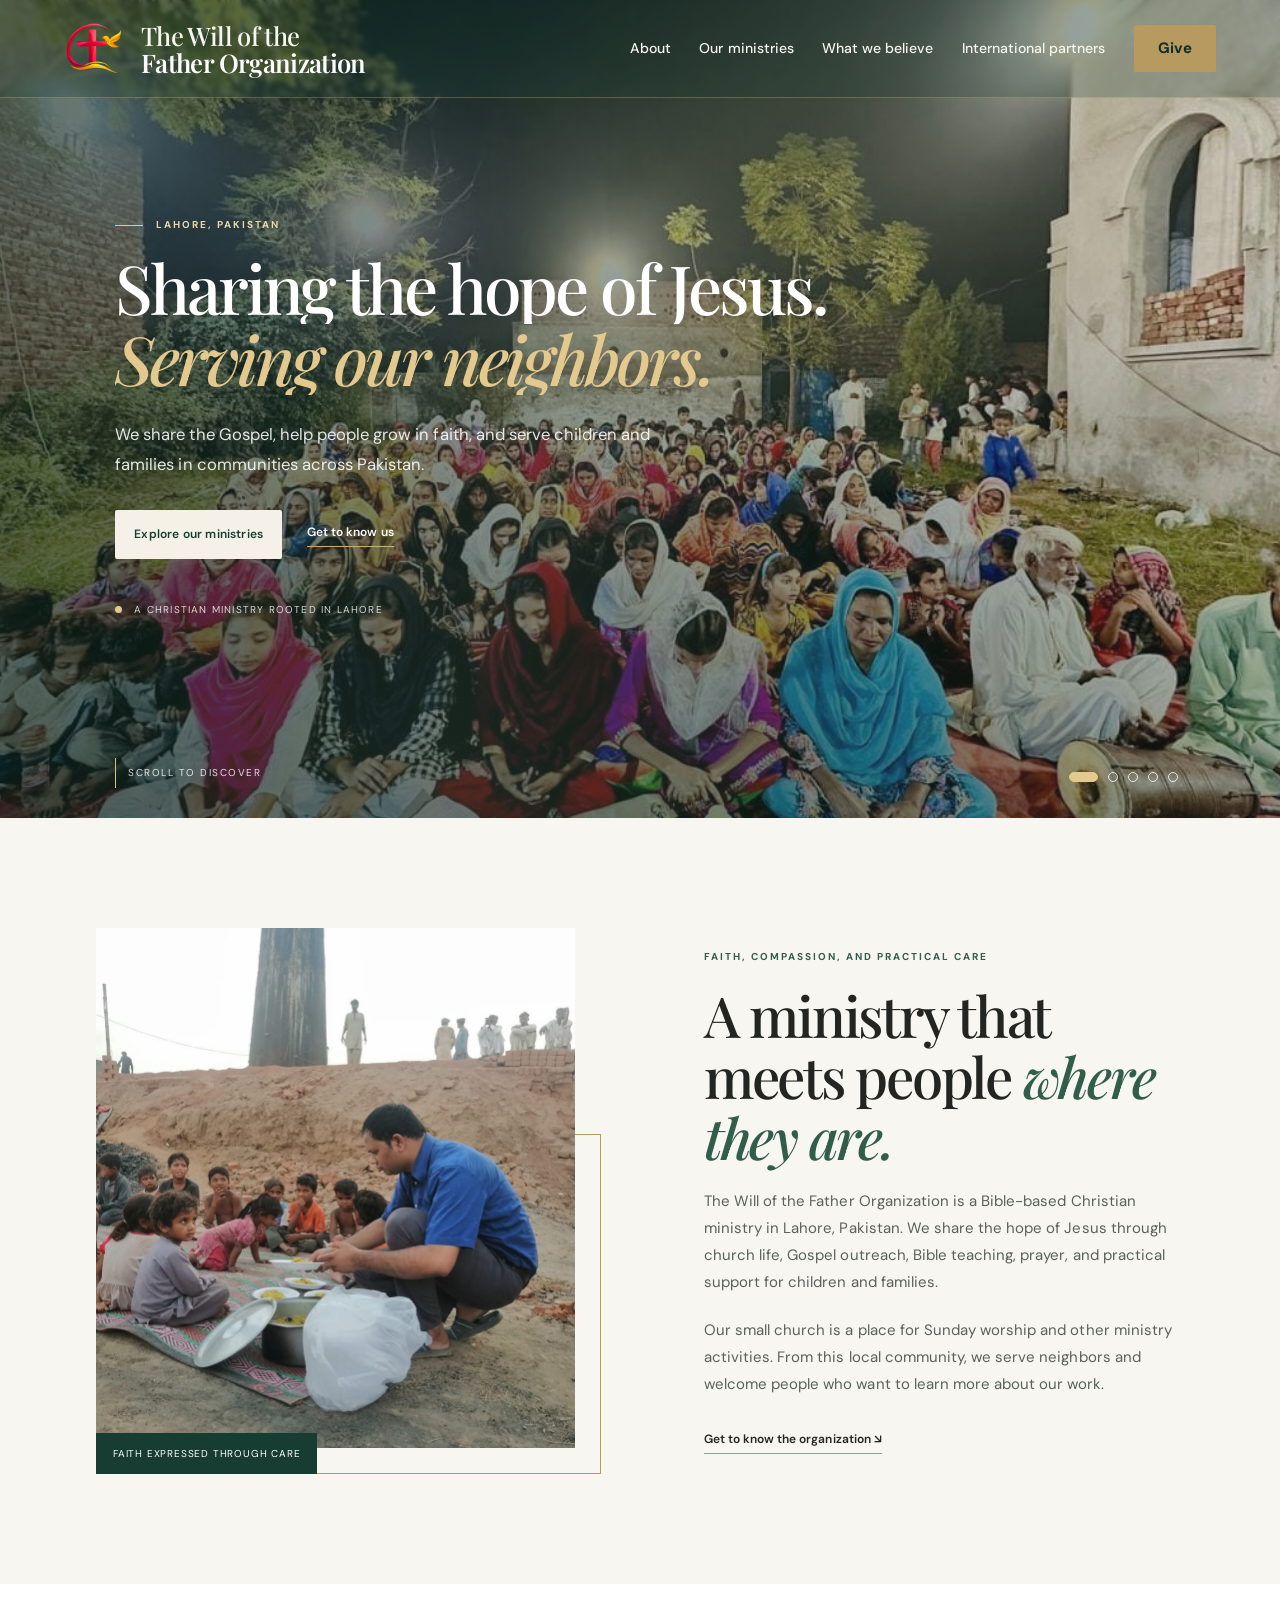
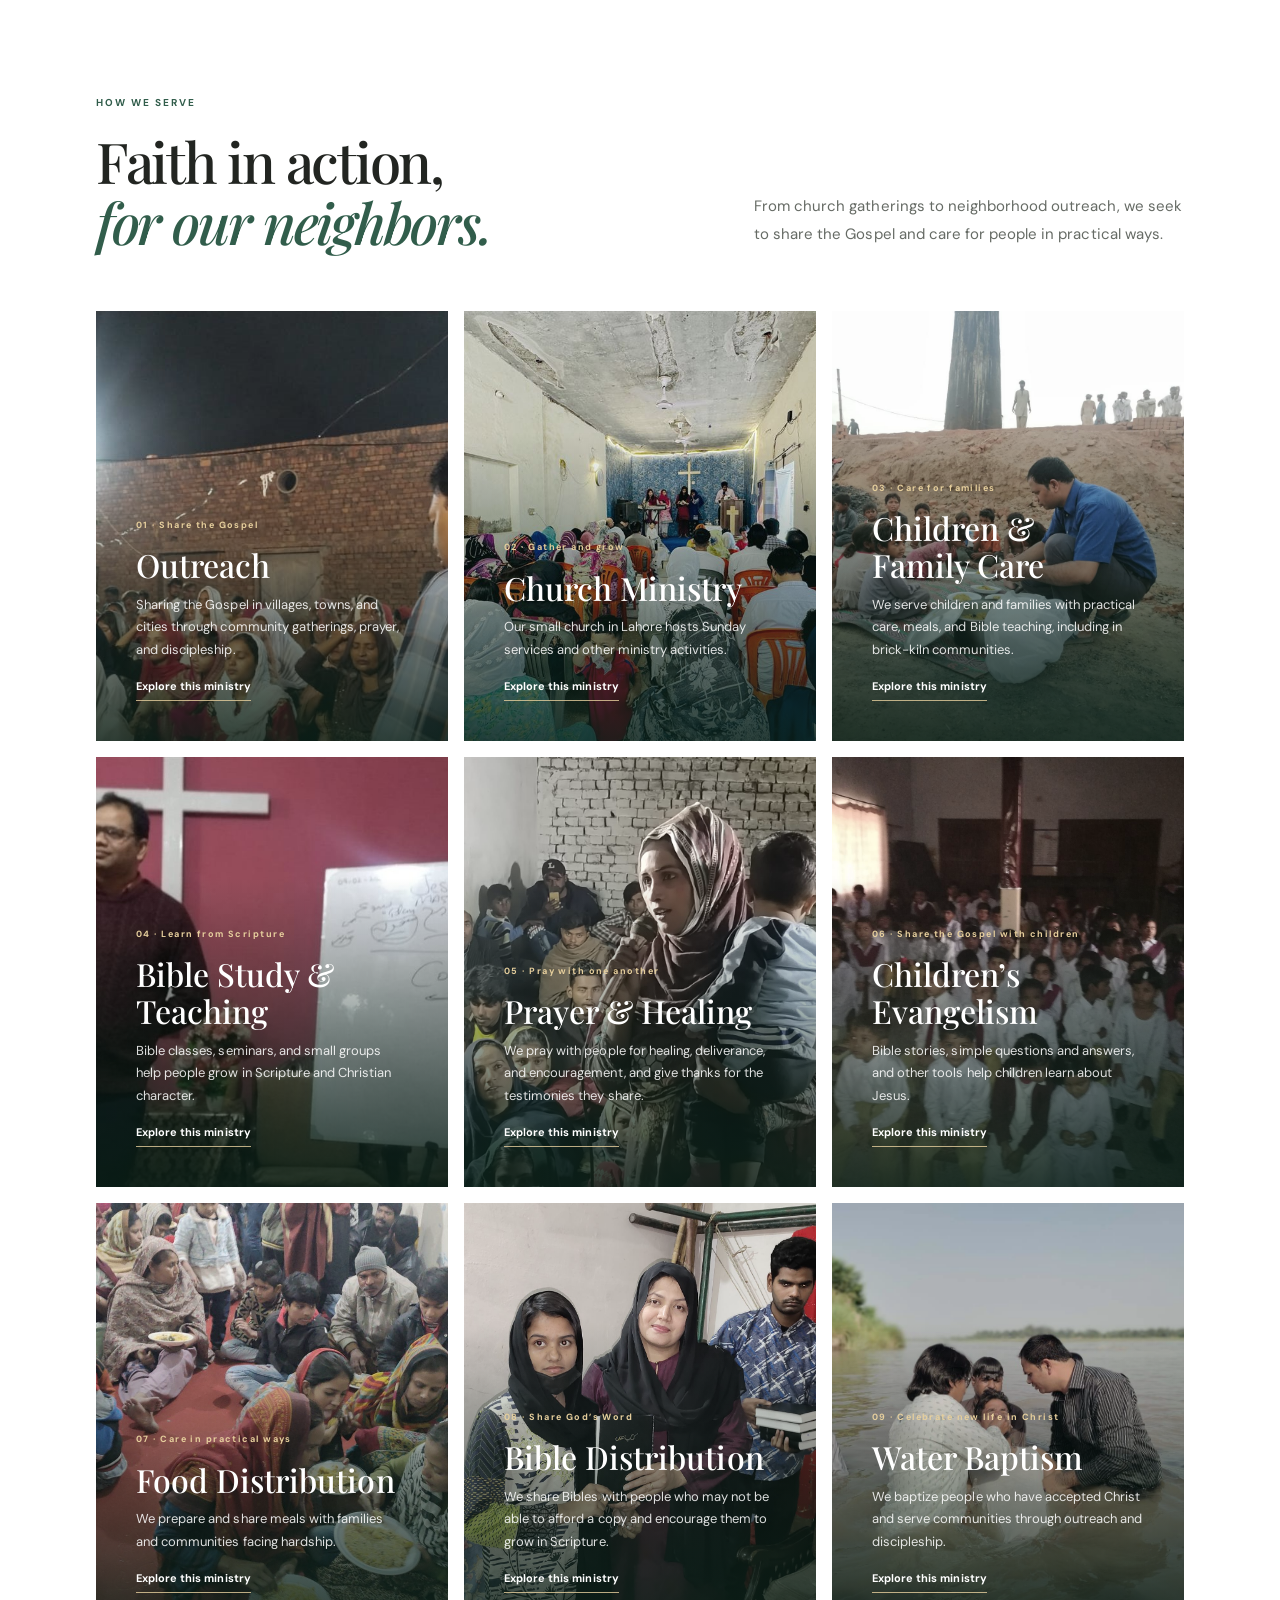
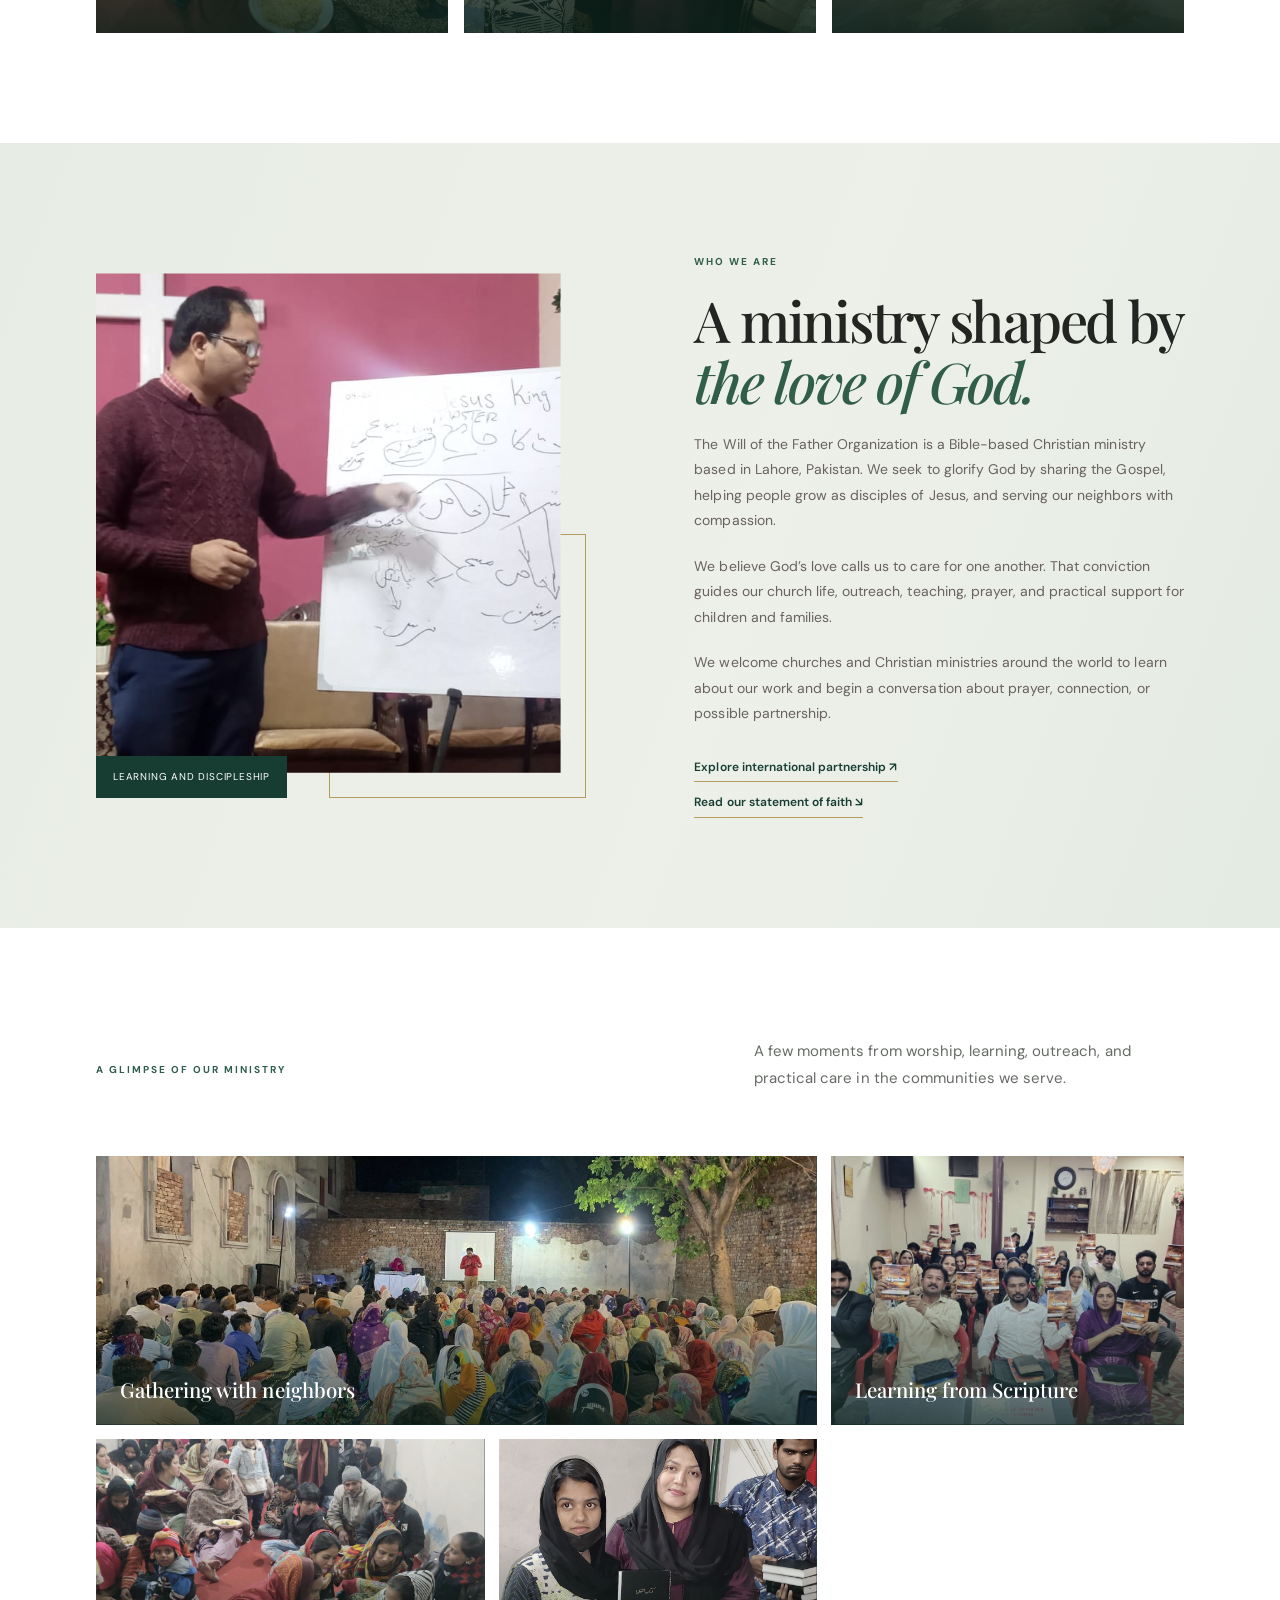
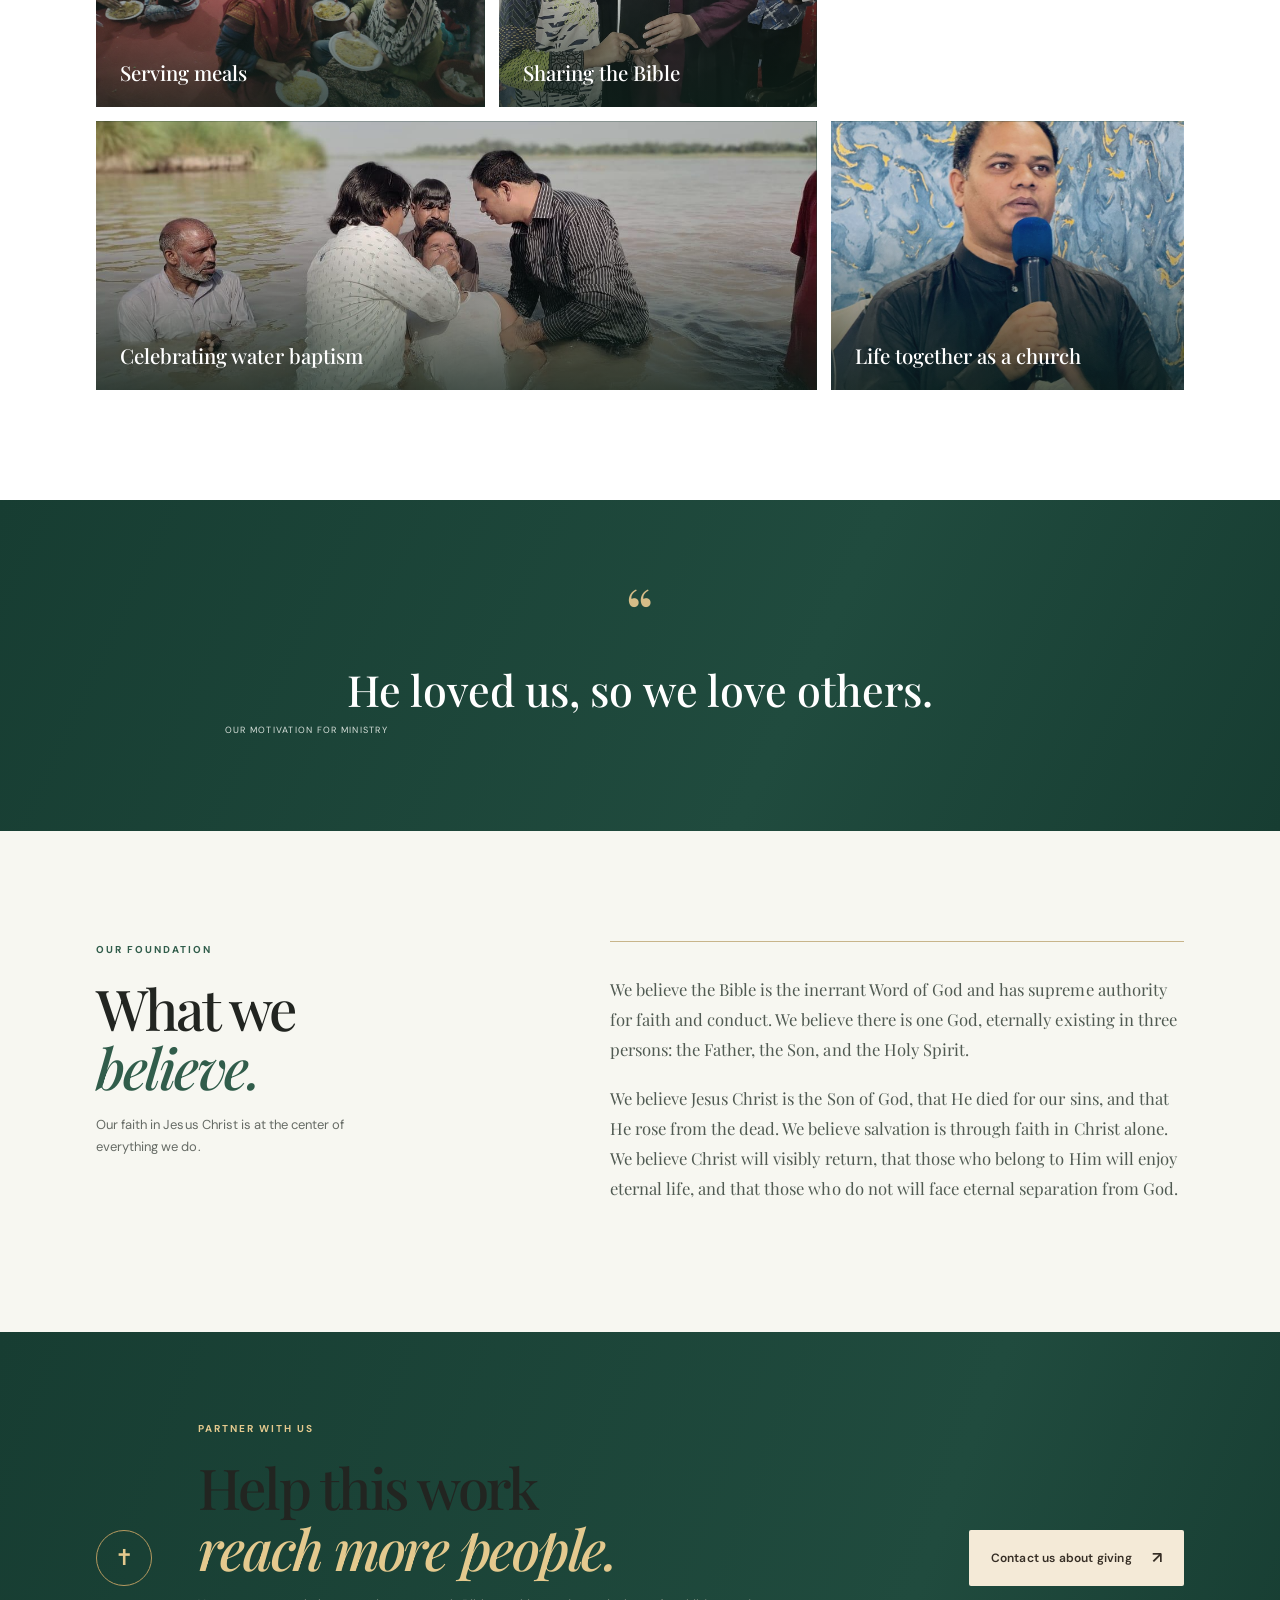
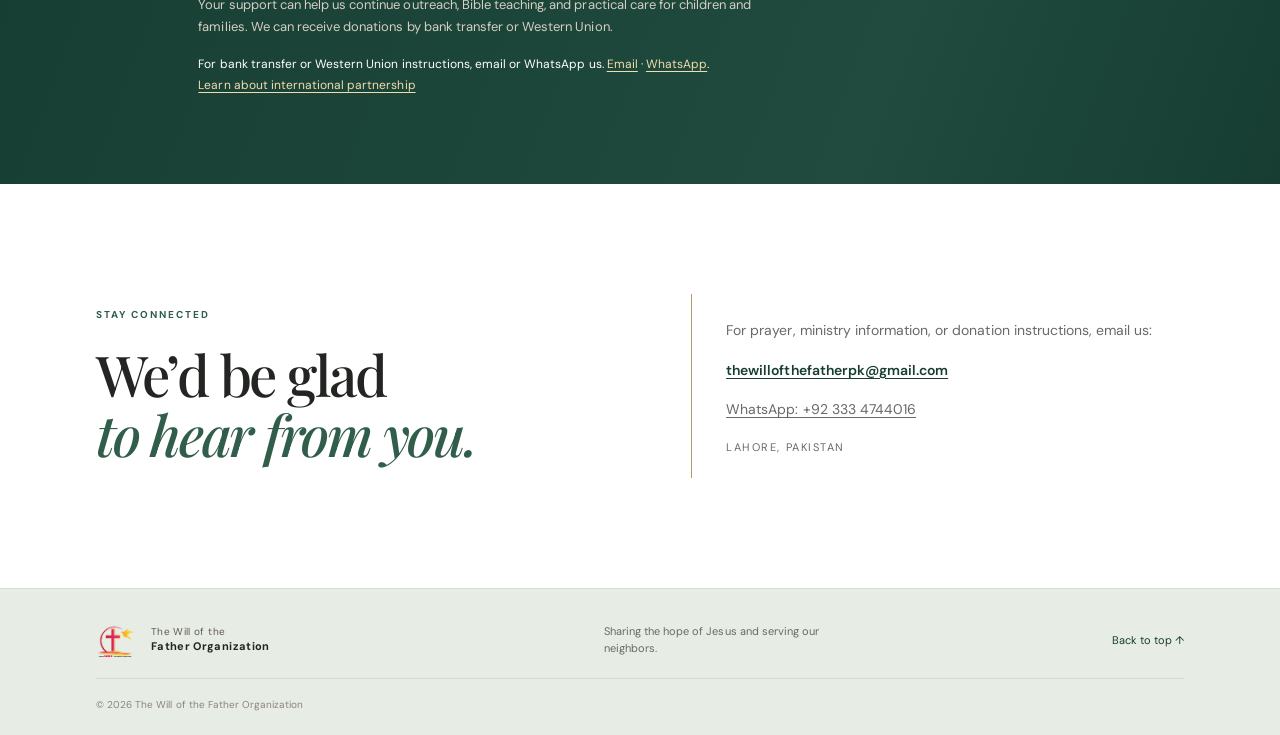
==== commit 8d7f0f8a: "Remove arrow from hero ministry button" ====
--- a/index.html
+++ b/index.html
@@ -9,7 +9,7 @@
   <link rel="preload" as="image" href="assets/images/hero-community-worship.jpg" fetchpriority="high">
   <link rel="preload" as="image" href="assets/images/hero-outdoor-gathering.jpg">
   <link rel="stylesheet" href="styles.css">
-  <link rel="stylesheet" href="redesign.css?v=mobile-photo-fit-20261123">
+  <link rel="stylesheet" href="redesign.css?v=category-labels-20261123">
   <link rel="stylesheet" href="hero-visibility.css?v=20261028">
   <script src="script.js?v=hero-timing-20261027" defer></script>
   <meta name="robots" content="index, follow">
@@ -90,7 +90,7 @@
         <p class="eyebrow"><span class="eyebrow-line"></span> Lahore, Pakistan</p>
         <h1 aria-label="Sharing the hope of Jesus. Serving our neighbors."><span class="hero-title-line" aria-hidden="true"><span>Sharing the hope of Jesus.</span></span><span class="hero-title-line" aria-hidden="true"><span><em>Serving our neighbors.</em></span></span></h1>
         <p class="hero-intro">We share the Gospel, help people grow in faith, and serve children and families in communities across Pakistan.</p>
-        <div class="hero-actions"><a class="button button-dark" href="#ministries">Explore our ministries <span aria-hidden="true">↘</span></a><a class="text-link" href="#about">Get to know us</a></div>
+        <div class="hero-actions"><a class="button button-dark" href="#ministries">Explore our ministries</a><a class="text-link" href="#about">Get to know us</a></div>
         <div class="hero-note"><span class="note-dot"></span> A Christian ministry rooted in Lahore</div>
       </div>
       <div class="hero-controls" role="group" aria-label="Choose a ministry photo">
--- a/redesign.css
+++ b/redesign.css
@@ -650,3 +650,7 @@
   .hero-background .hero-slide:nth-child(4){object-position:42% 50%;}
   .hero-background .hero-slide:nth-child(5){object-position:34% 50%;}
 }
+
+
+/* Category links use a clean text-only label. */
+.ministry-feature-grid .card-more > span{display:none!important}
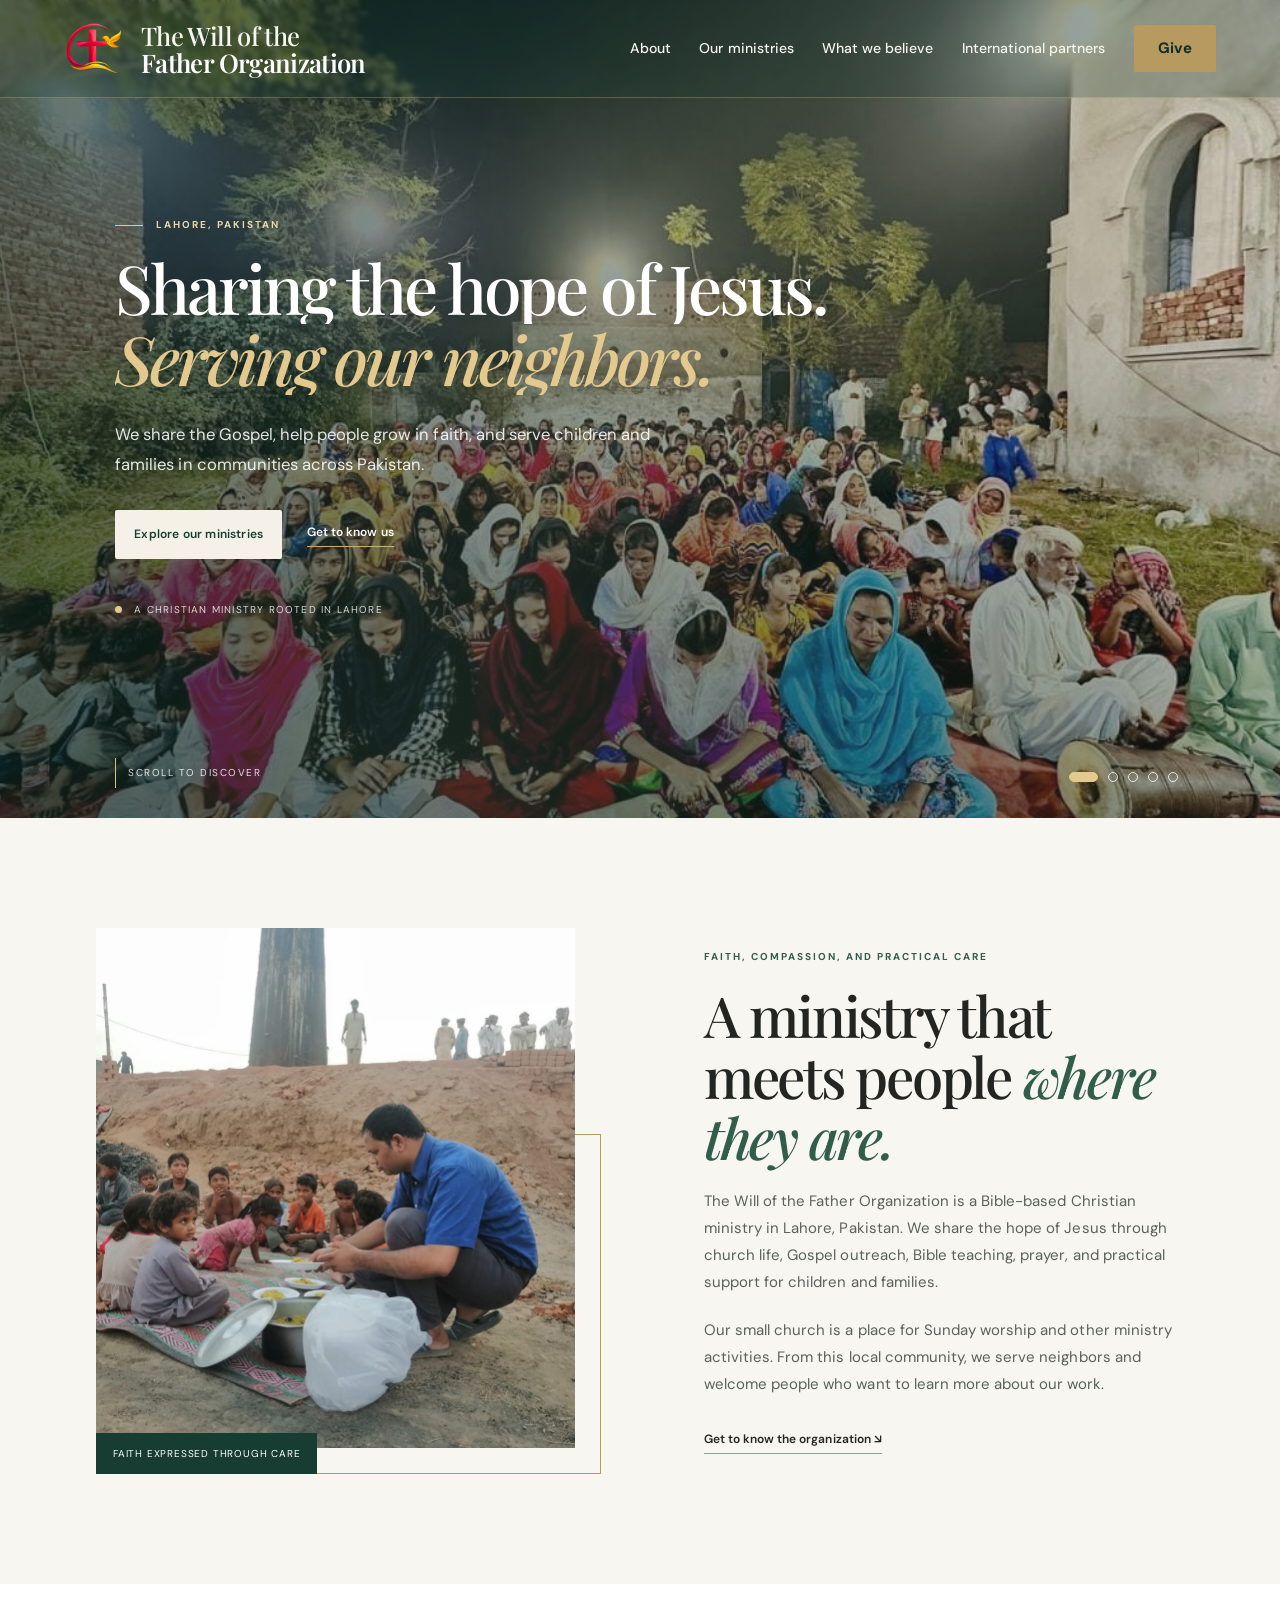
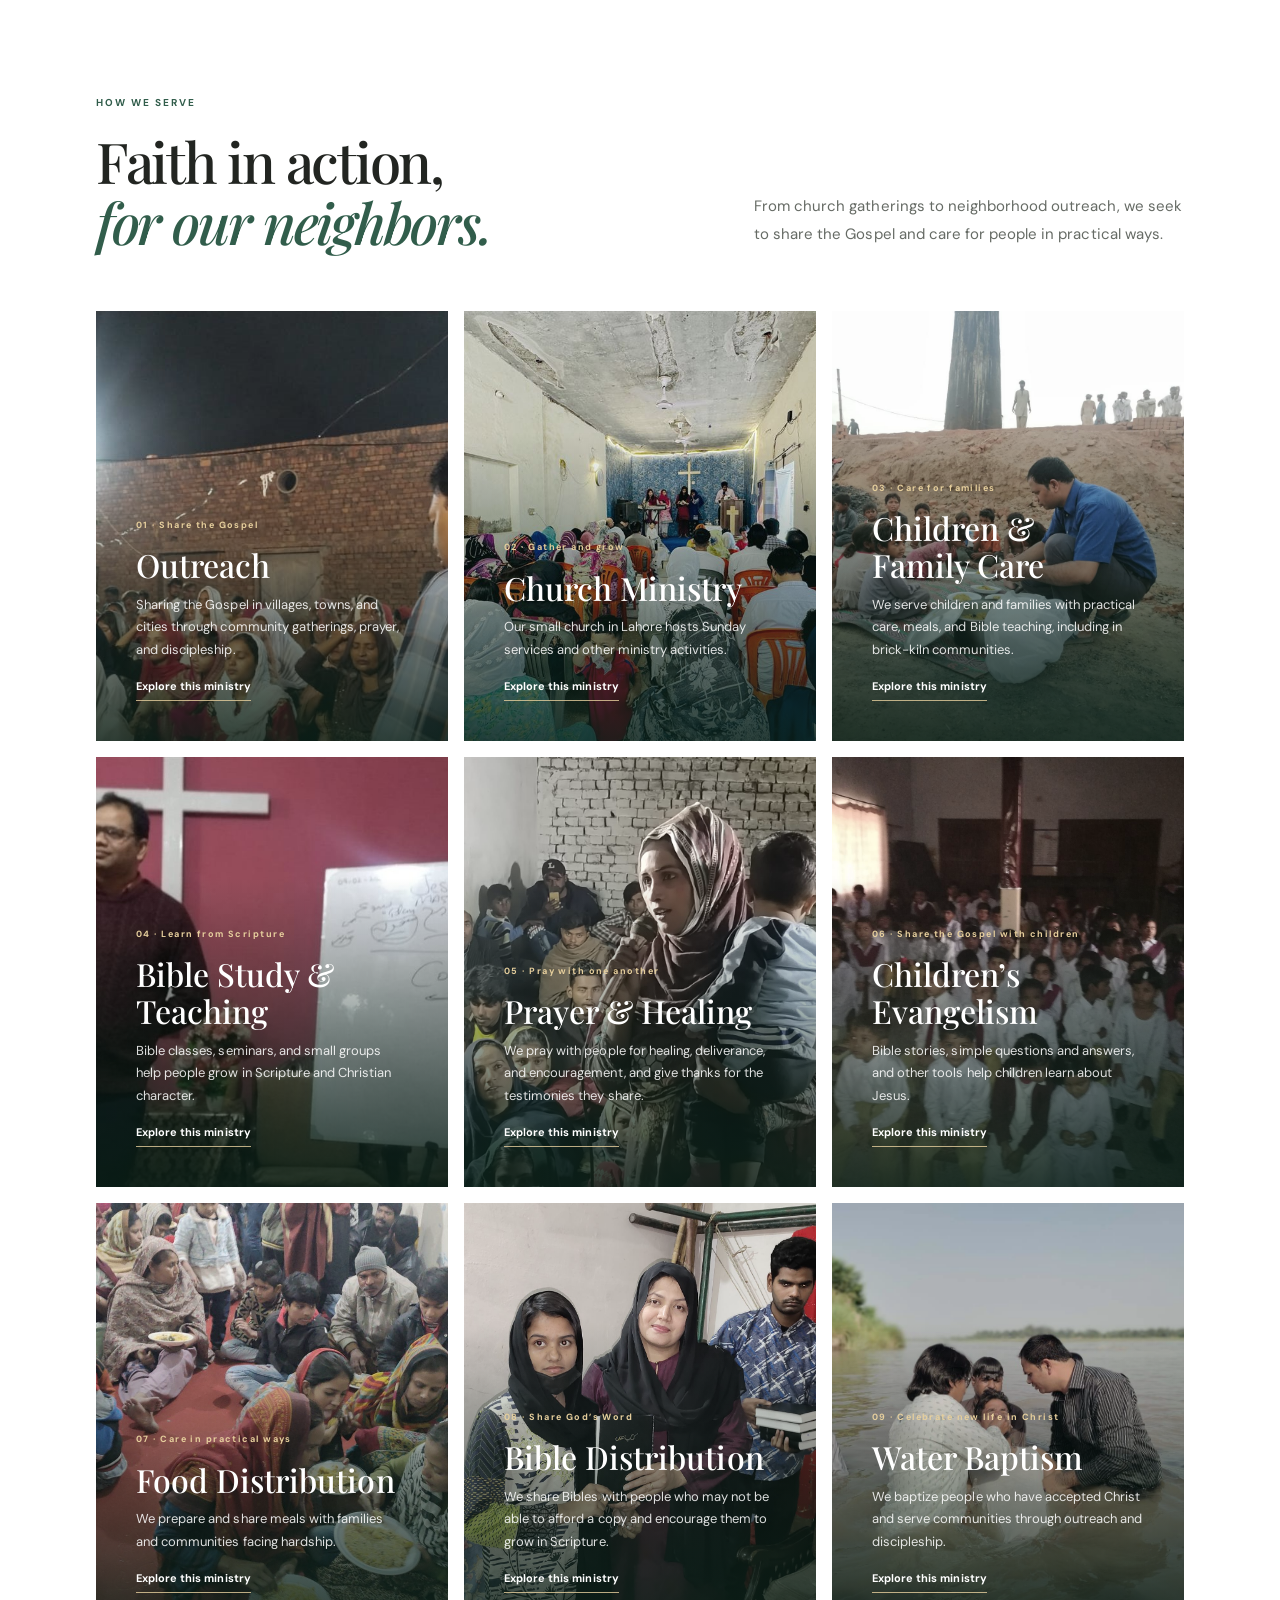
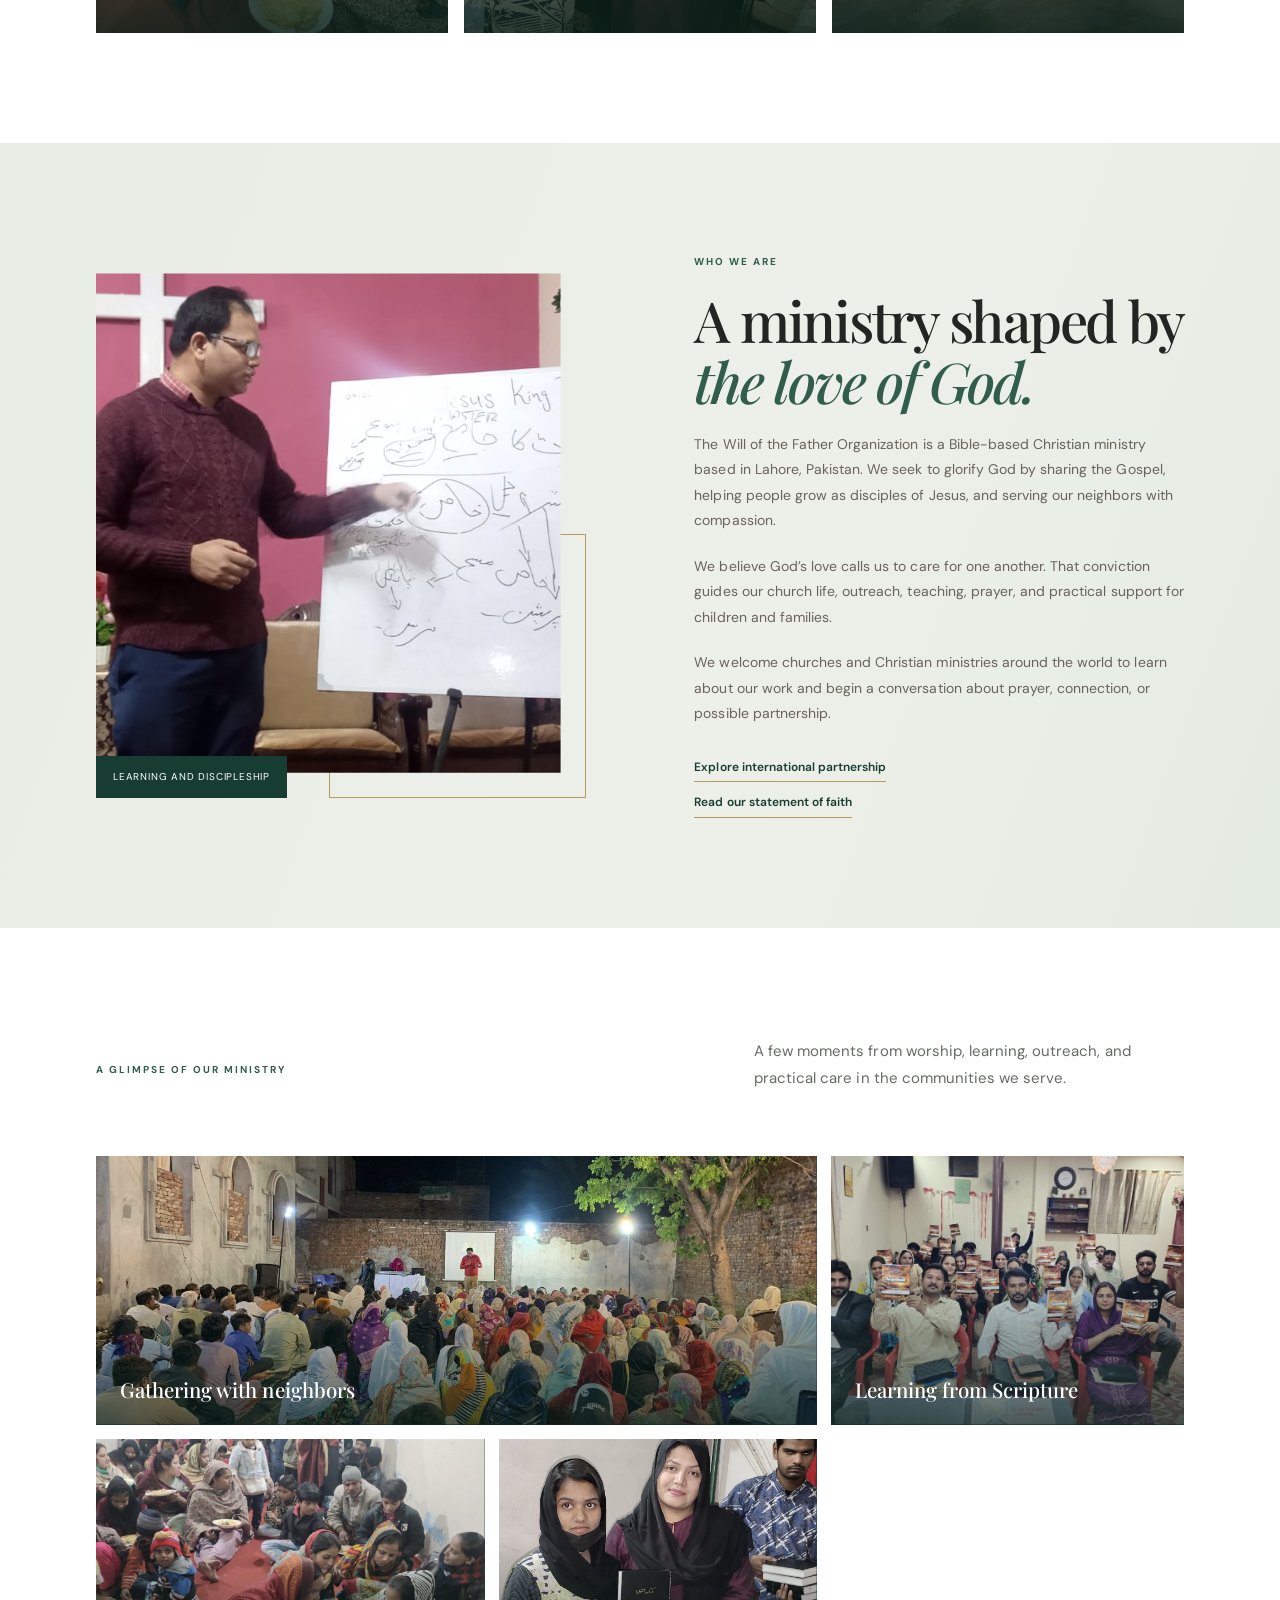
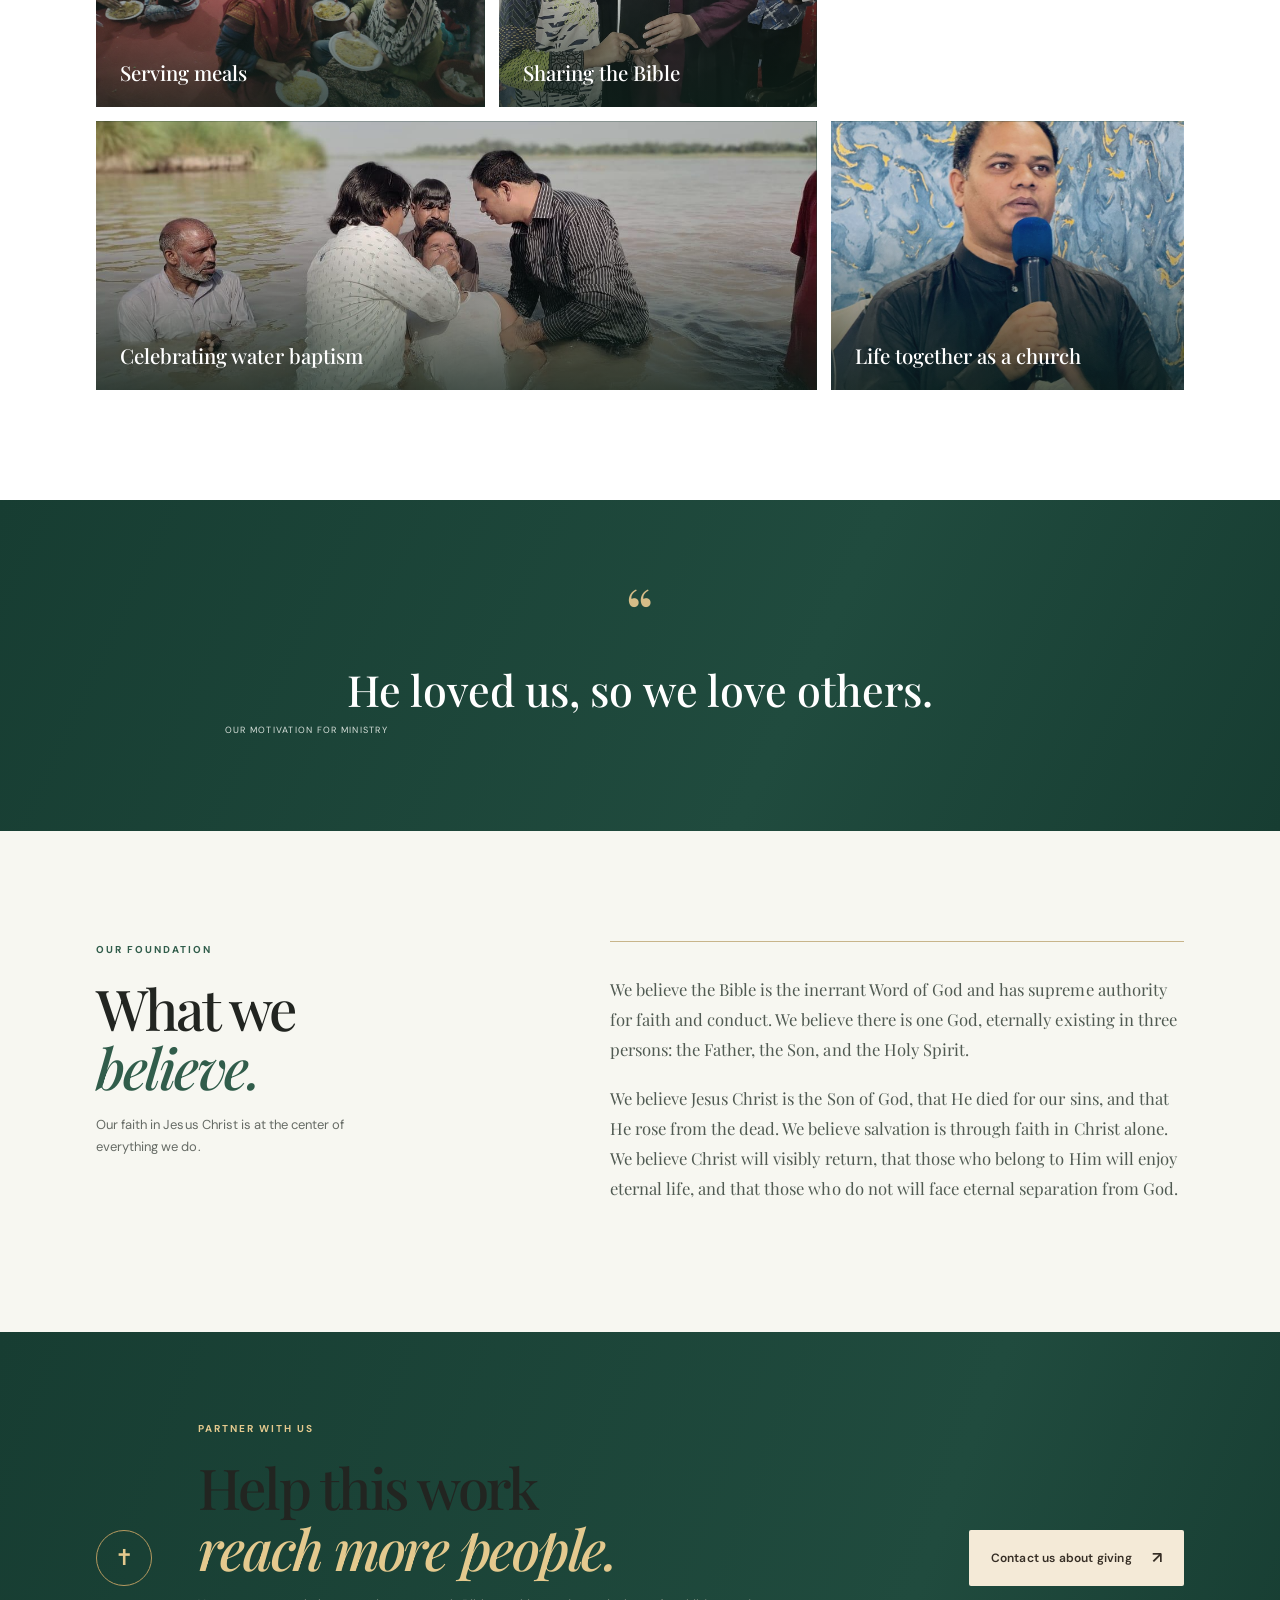
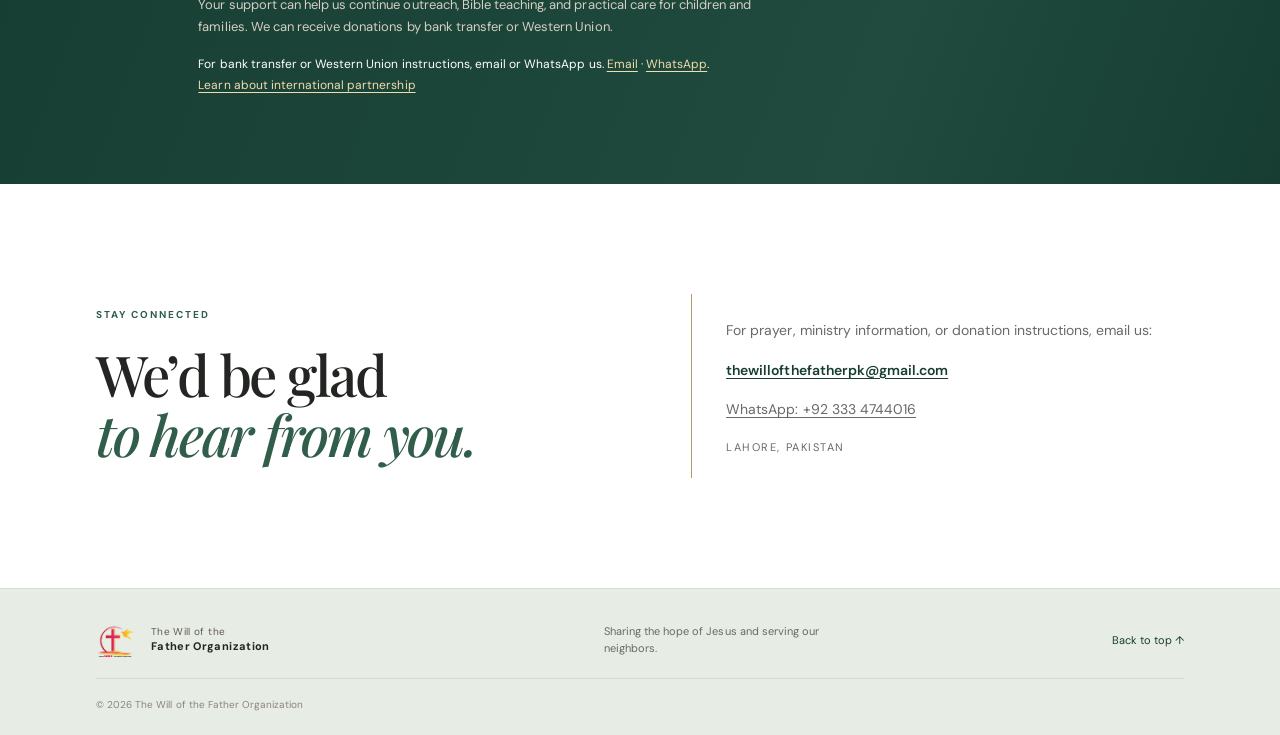
==== commit 95719131: "Remove arrows from organization links" ====
--- a/index.html
+++ b/index.html
@@ -9,7 +9,7 @@
   <link rel="preload" as="image" href="assets/images/hero-community-worship.jpg" fetchpriority="high">
   <link rel="preload" as="image" href="assets/images/hero-outdoor-gathering.jpg">
   <link rel="stylesheet" href="styles.css">
-  <link rel="stylesheet" href="redesign.css?v=category-labels-20261123">
+  <link rel="stylesheet" href="redesign.css?v=clean-hero-button-20261123">
   <link rel="stylesheet" href="hero-visibility.css?v=20261028">
   <script src="script.js?v=hero-timing-20261027" defer></script>
   <meta name="robots" content="index, follow">
@@ -165,8 +165,8 @@
         <p>The Will of the Father Organization is a Bible-based Christian ministry based in Lahore, Pakistan. We seek to glorify God by sharing the Gospel, helping people grow as disciples of Jesus, and serving our neighbors with compassion.</p>
         <p>We believe God’s love calls us to care for one another. That conviction guides our church life, outreach, teaching, prayer, and practical support for children and families.</p>
         <p>We welcome churches and Christian ministries around the world to learn about our work and begin a conversation about prayer, connection, or possible partnership.</p>
-        <a class="text-link text-link-dark" href="/international-partners">Explore international partnership <span aria-hidden="true">↗</span></a><br>
-        <a class="text-link text-link-dark" href="#faith">Read our statement of faith <span aria-hidden="true">↘</span></a>
+        <a class="text-link text-link-dark" href="/international-partners">Explore international partnership</a><br>
+        <a class="text-link text-link-dark" href="#faith">Read our statement of faith</a>
       </div>
     </section>
 
--- a/redesign.css
+++ b/redesign.css
@@ -654,3 +654,5 @@
 
 /* Category links use a clean text-only label. */
 .ministry-feature-grid .card-more > span{display:none!important}
+
+.hero .hero-actions .button > span{display:none!important}
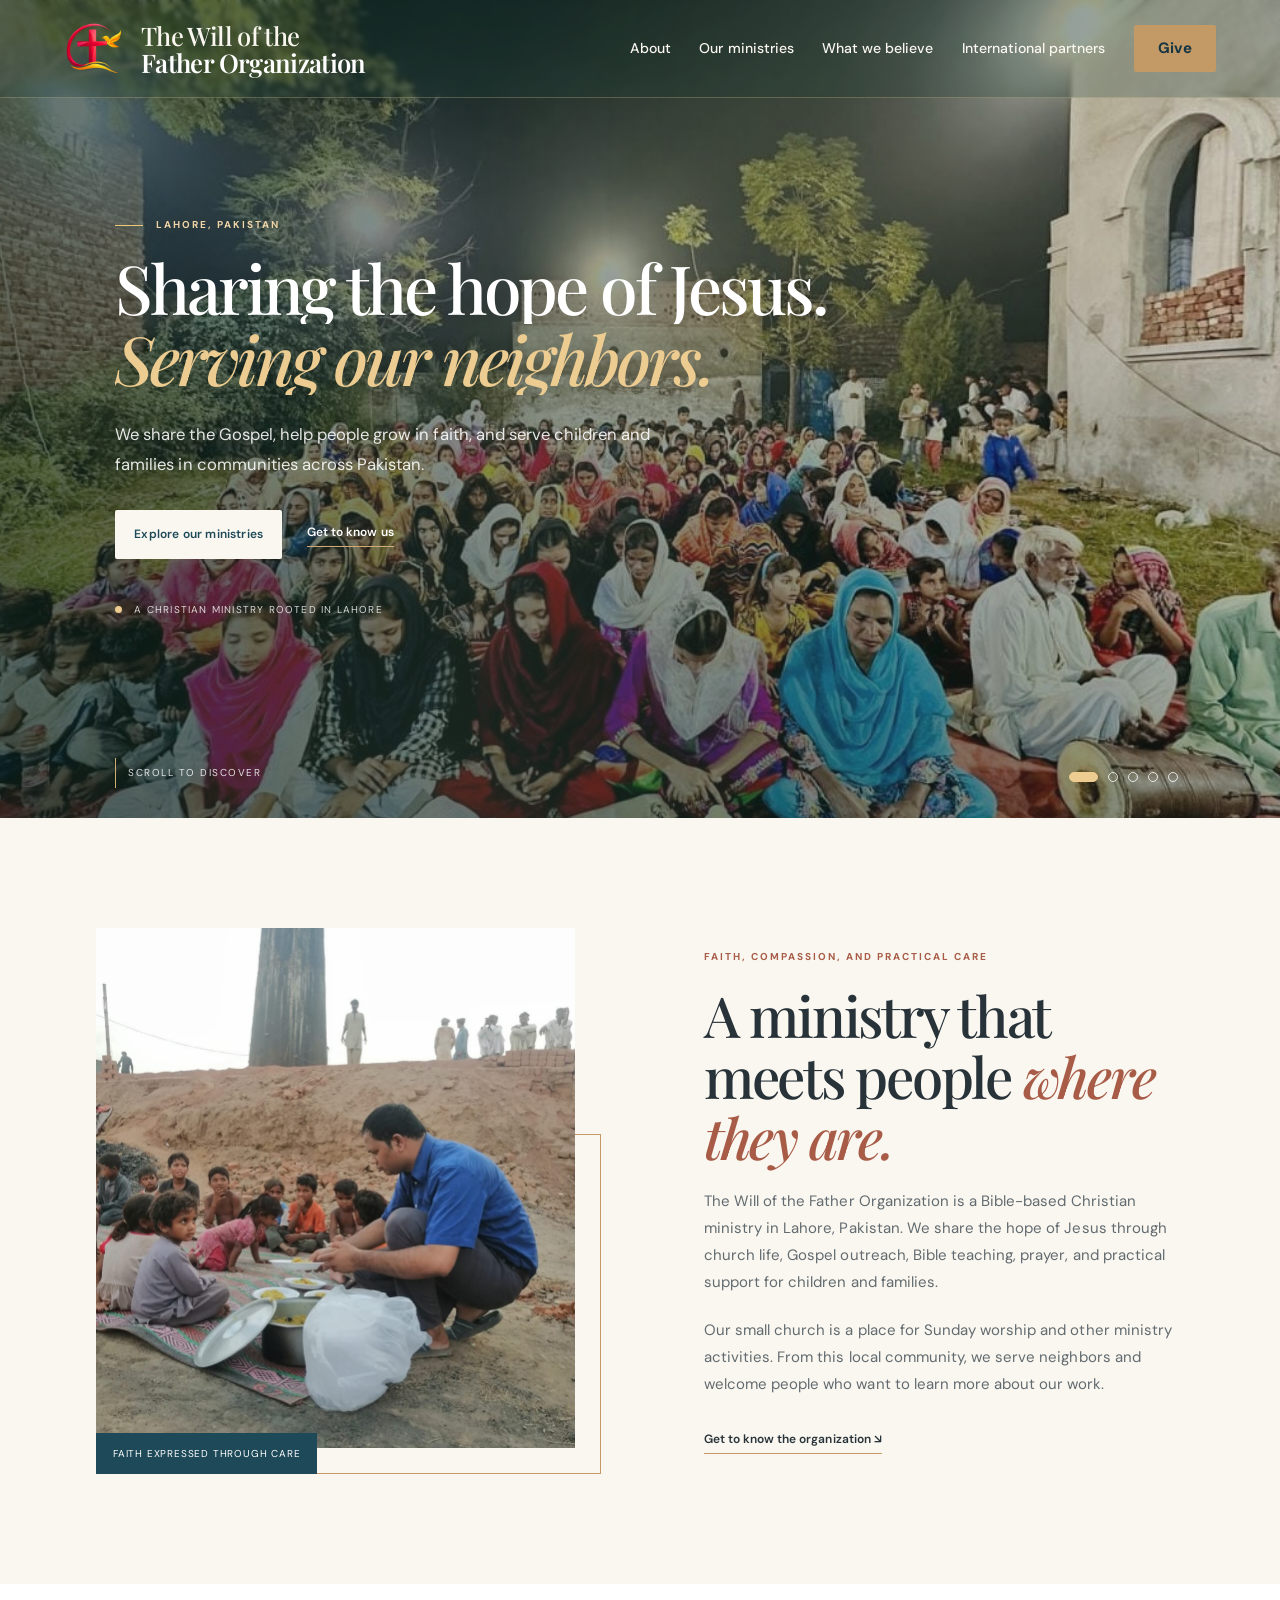
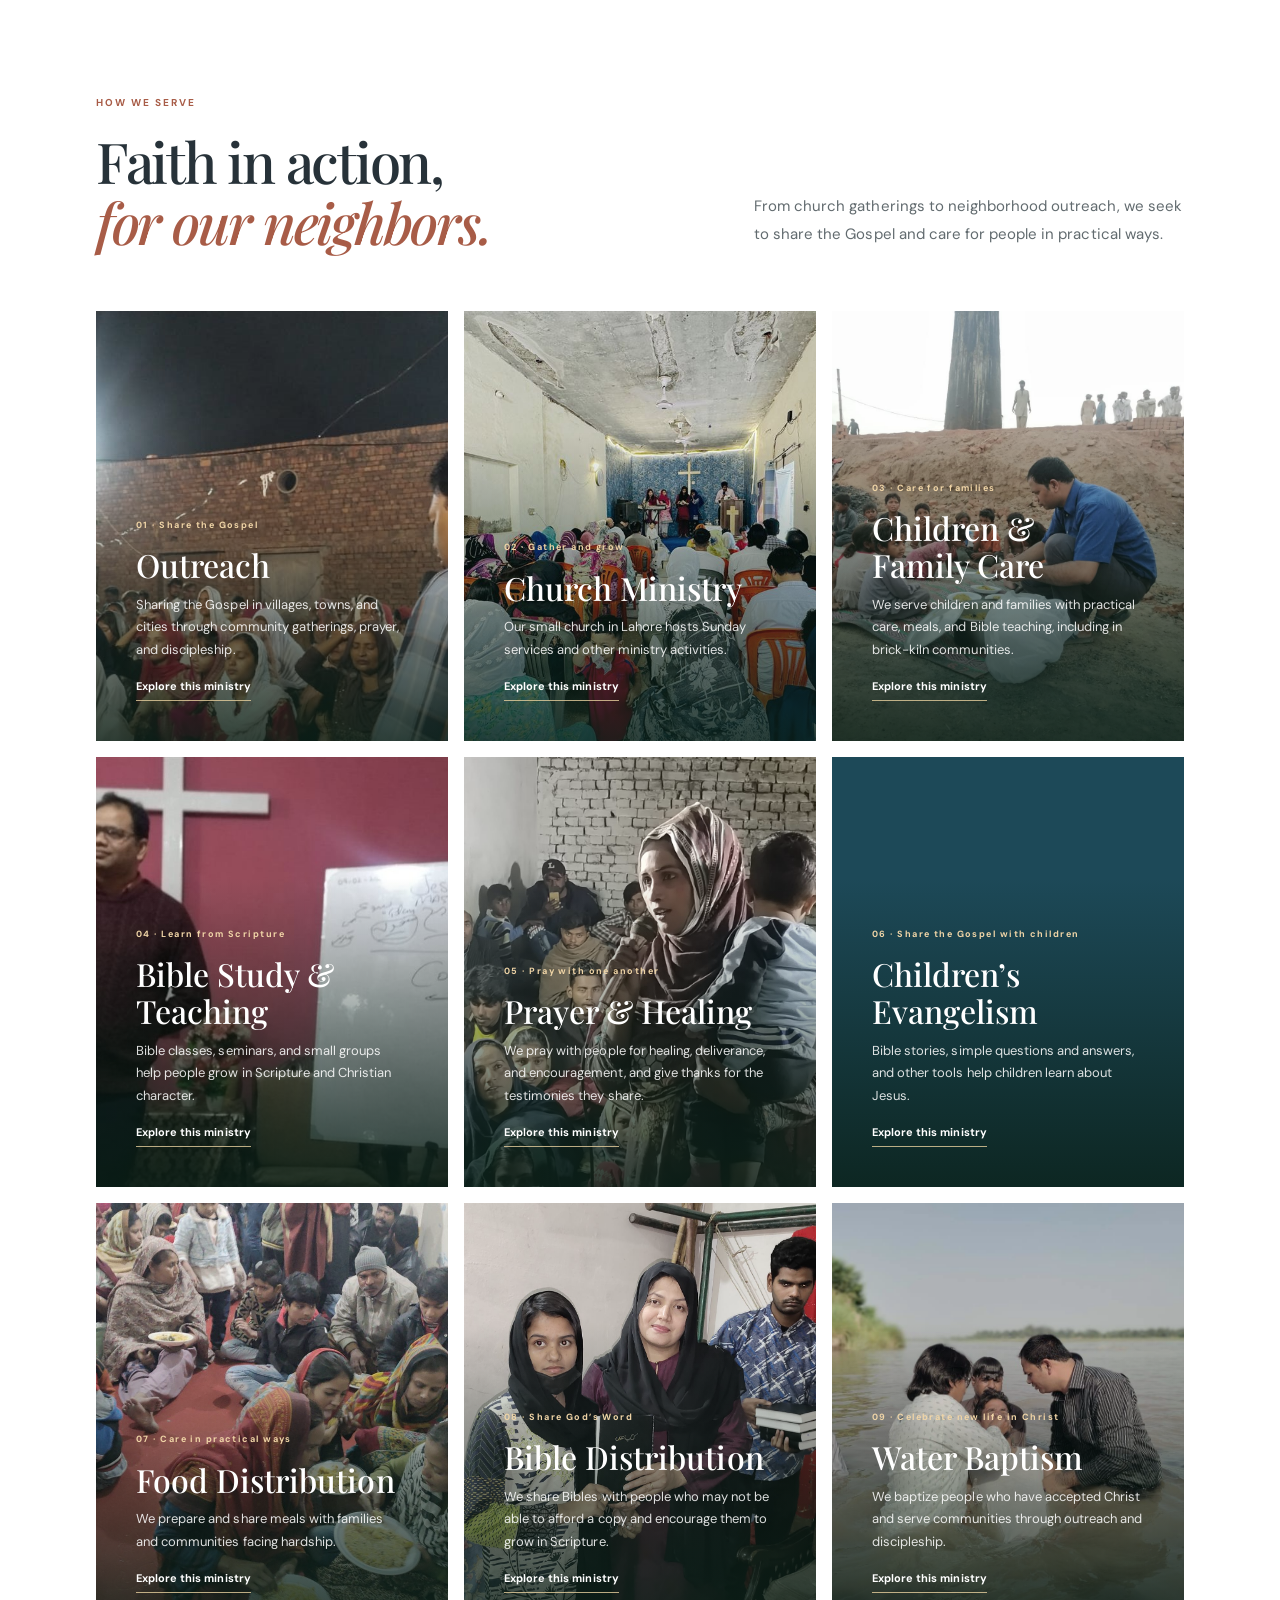
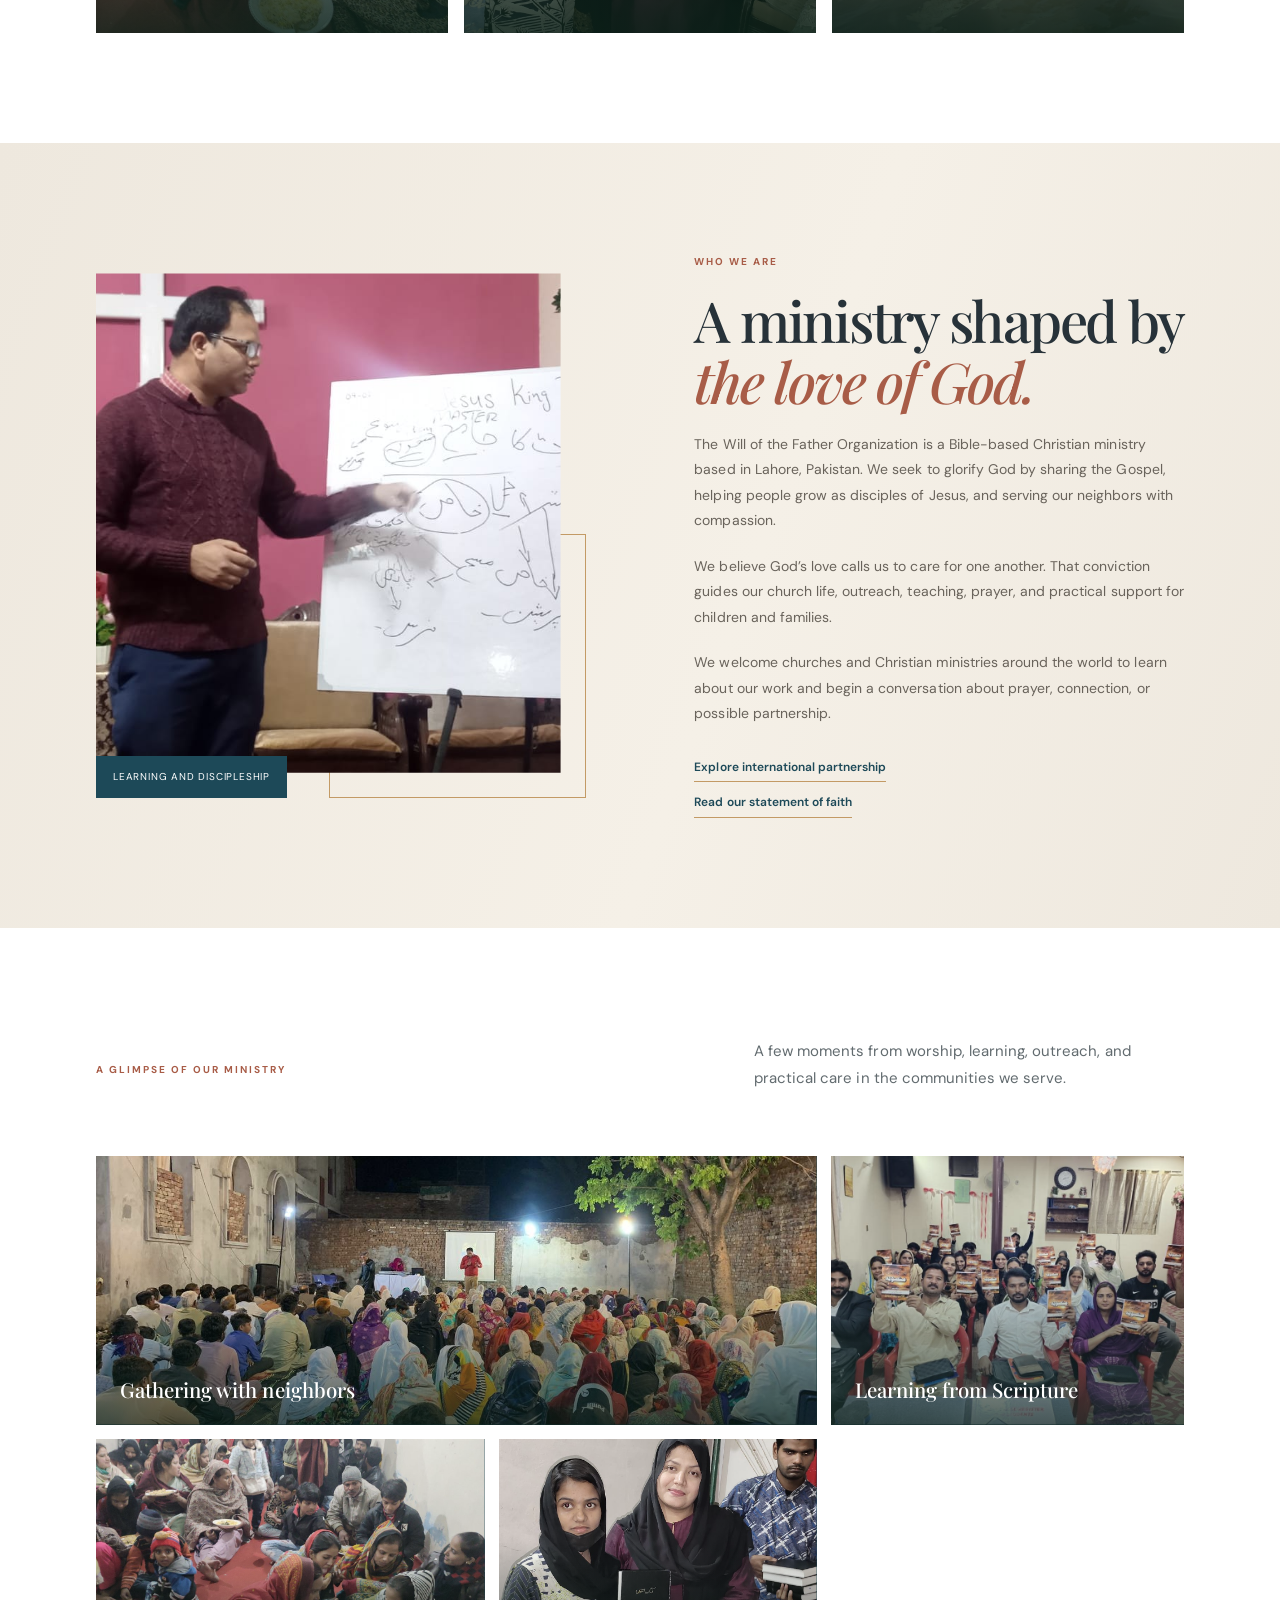
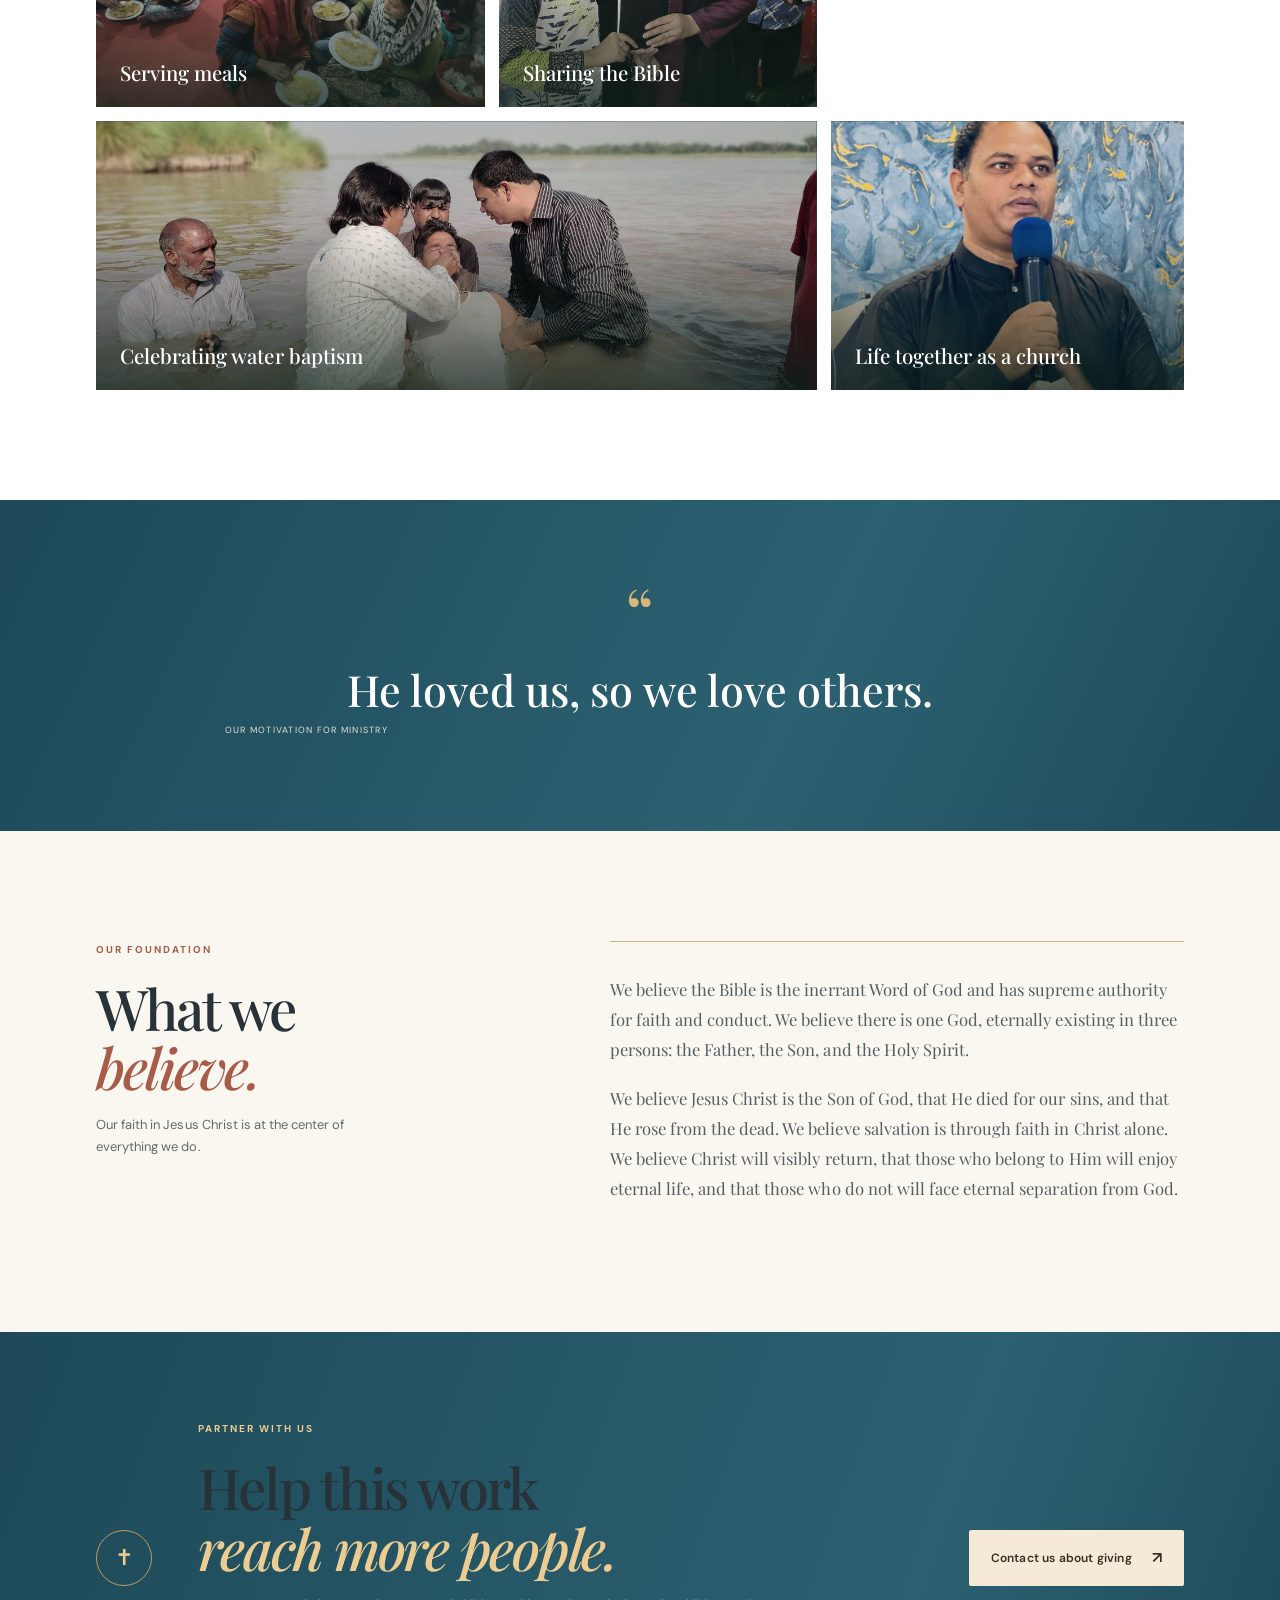
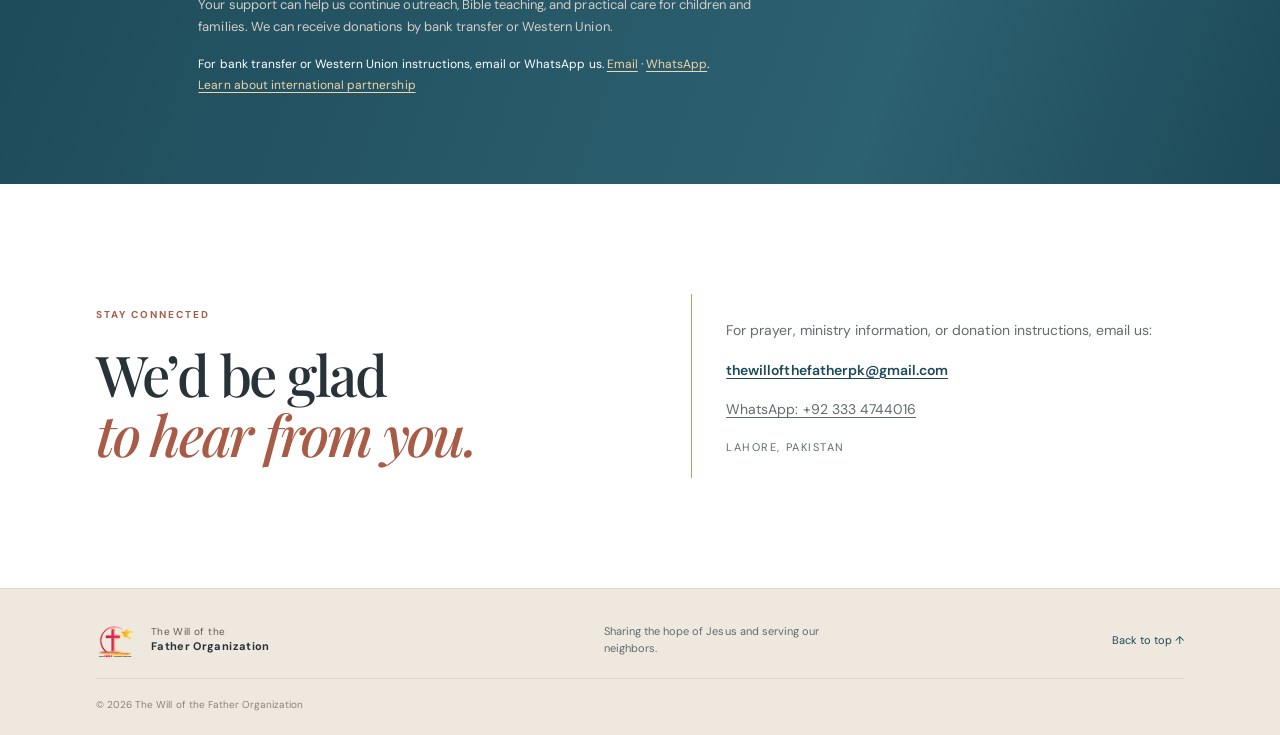
==== commit 4bb0f13a: "Apply the updated color theme across site pages" ====
--- a/index.html
+++ b/index.html
@@ -9,8 +9,8 @@
   <link rel="preload" as="image" href="assets/images/hero-community-worship.jpg" fetchpriority="high">
   <link rel="preload" as="image" href="assets/images/hero-outdoor-gathering.jpg">
   <link rel="stylesheet" href="styles.css">
-  <link rel="stylesheet" href="redesign.css?v=clean-hero-button-20261123">
-  <link rel="stylesheet" href="hero-visibility.css?v=20261028">
+  <link rel="stylesheet" href="redesign.css?v=palette-20261123">
+  <link rel="stylesheet" href="hero-visibility.css?v=palette-20261123">
   <script src="script.js?v=hero-timing-20261027" defer></script>
   <meta name="robots" content="index, follow">
   <link rel="canonical" href="https://will-of-the-father-organization.pages.dev/">
--- a/redesign.css
+++ b/redesign.css
@@ -1,24 +1,24 @@
-:root{--ink:#222521;--muted:#666b65;--cream:#F8F6F0;--white:#fff;--rust:#173D32;--rust-dark:#102e26;--gold:#B69A60;--line:#e4e5dc;--serif:'Playfair Display',Georgia,serif;--sans:'DM Sans',Arial,sans-serif}
+:root{--ink:#273239;--muted:#626B6F;--cream:#FAF7F0;--white:#fff;--rust:#AD604A;--rust-dark:#854636;--gold:#C39A65;--line:#E6DED2;--serif:'Playfair Display',Georgia,serif;--sans:'DM Sans',Arial,sans-serif}
 html{scroll-padding-top:82px}body{background:var(--cream);color:var(--ink)}
 .site-header{height:82px;padding-inline:clamp(22px,6vw,96px);background:rgba(248,246,240,.97);backdrop-filter:blur(12px);transition:box-shadow .25s,background .25s}
 .site-header.is-scrolled{box-shadow:0 8px 28px rgba(28,43,35,.08);background:rgba(248,246,240,.98)}
-.site-nav a{color:#3c4840}.site-nav a:hover,.text-link:hover{color:#173D32}.site-nav .nav-give,.button-dark{background:#173D32;color:#fff}.site-nav .nav-give:hover,.button-dark:hover{background:#102e26}
-.hero{position:relative;isolation:isolate;display:flex;align-items:center;min-height:min(760px,calc(100svh - 82px));height:min(820px,calc(100svh - 82px));max-width:none;margin:0;padding:clamp(70px,10vw,132px) clamp(26px,9vw,150px) 112px;overflow:hidden;background:#173D32}
+.site-nav a{color:#394A50}.site-nav a:hover,.text-link:hover{color:#1D4958}.site-nav .nav-give,.button-dark{background:#1D4958;color:#fff}.site-nav .nav-give:hover,.button-dark:hover{background:#153542}
+.hero{position:relative;isolation:isolate;display:flex;align-items:center;min-height:min(760px,calc(100svh - 82px));height:min(820px,calc(100svh - 82px));max-width:none;margin:0;padding:clamp(70px,10vw,132px) clamp(26px,9vw,150px) 112px;overflow:hidden;background:#1D4958}
 .hero-background{position:absolute;inset:0;z-index:-1;overflow:hidden}.hero-slide{position:absolute;inset:0;width:100%;height:100%;max-width:none;object-fit:cover;object-position:center 48%;opacity:0;transform:scale(1.025) translateX(0);filter:saturate(.82);transition:none}.hero-slide.is-active{opacity:1;transform:scale(1.025)}.hero-ready .hero-slide{transition:opacity 1.25s ease,transform 8s cubic-bezier(.15,.6,.2,1)}.hero-ready .hero-slide.is-active{transform:scale(1.075) translateX(-.5%)}.hero-slide--portrait{object-position:center 38%}
 .hero-shade{position:absolute;inset:0;z-index:1;background:linear-gradient(90deg,rgba(15,39,31,.82),rgba(18,42,34,.67) 42%,rgba(18,42,34,.18))}
-.hero-copy{position:relative;z-index:2;max-width:980px}.hero .eyebrow{color:#ead8ad}.hero h1{font-size:clamp(48px,5.3vw,78px);line-height:1.02;letter-spacing:-.045em;color:#fff;max-width:980px;text-wrap:balance}.hero h1 em{color:#e4c98e}.hero-intro{max-width:560px;color:rgba(255,255,255,.88);font-size:clamp(15px,1.3vw,18px);line-height:1.8;margin:27px 0 30px}.hero .button-dark{background:#f5f1e8;color:#173D32}.hero .button-dark:hover{background:#fff}.hero .text-link{color:#fff;border-color:#c8ae78}.hero-note{color:rgba(255,255,255,.82);margin-top:42px}.hero .note-dot{background:#e4c98e}
-.hero-controls{right:clamp(28px,8vw,120px);bottom:36px}.hero-dot{width:10px;height:10px}.hero-dot.is-active{width:29px;background:#e4c98e;border-color:#e4c98e}
-.hero-scroll{position:absolute;z-index:3;left:clamp(28px,9vw,150px);bottom:30px;display:flex;align-items:center;gap:12px;color:rgba(255,255,255,.86);font-size:10px;text-transform:uppercase;letter-spacing:.15em;text-decoration:none}.hero-scroll span{height:30px;width:1px;background:#d8c18e;display:block;transform-origin:top;animation:scroll-line 2.1s ease-in-out infinite}@keyframes scroll-line{0%,100%{transform:scaleY(.65);opacity:.55}50%{transform:scaleY(1);opacity:1}}
-.eyebrow{color:#315d4b}.eyebrow-line{background:var(--gold)}.section{padding:clamp(76px,9vw,126px) clamp(25px,8vw,120px)}.section-heading{margin-bottom:52px}.section h2,.give-section h2,.contact-section h2{color:#222521}.section h2 em,.contact-section h2 em{color:#315d4b}.section-lead{color:#666b65;line-height:1.8}
-.intro-editorial{display:grid;grid-template-columns:1fr .95fr;gap:clamp(48px,9vw,140px);align-items:center}.intro-photo{position:relative;padding:0 26px 26px 0}.intro-photo:after{content:"";position:absolute;right:0;bottom:0;width:62%;height:62%;border:1px solid var(--gold);z-index:0}.intro-photo img{position:relative;z-index:1;width:100%;height:clamp(330px,43vw,520px);object-fit:cover;object-position:center 42%}.intro-copy{max-width:590px}.intro-copy h2{font:500 clamp(38px,4.5vw,58px)/1.12 var(--serif);letter-spacing:-.035em;margin:0;color:var(--ink)}.intro-copy h2 em{color:#315d4b;font-weight:500}.intro-copy>p:not(.eyebrow){font-size:15px;line-height:1.85;color:#59615a;margin:22px 0}.photo-tag{background:#173D32}
-.intro-band{background:#e7ece5;padding:32px clamp(26px,8vw,120px)}.intro-band strong{color:#173D32}
-.ministry-feature-grid{display:grid;grid-template-columns:1.15fr 1fr 1fr;gap:18px;align-items:stretch}.ministry-feature{min-height:390px;position:relative;overflow:hidden;background:#173D32}.ministry-feature--large{min-height:500px;grid-row:span 2}.ministry-feature>img{position:absolute;inset:0;width:100%;height:100%;object-fit:cover;filter:saturate(.82);transition:transform .8s cubic-bezier(.2,.7,.2,1)}.ministry-feature:hover>img{transform:scale(1.035)}.ministry-feature:after{content:"";position:absolute;inset:28% 0 0;background:linear-gradient(transparent,rgba(14,34,27,.9))}.ministry-feature-copy{position:absolute;z-index:1;left:0;right:0;bottom:0;color:#fff;padding:clamp(22px,3vw,34px)}.ministry-feature-copy .card-number{color:#e6cf9d;margin-bottom:14px}.ministry-feature-copy h3{font:500 clamp(25px,2.5vw,34px)/1.15 var(--serif);margin:0 0 10px;color:#fff}.ministry-feature-copy p{font-size:13px;color:rgba(255,255,255,.86);line-height:1.65;margin:0;max-width:480px}.card-more{margin-top:16px;color:#fff;border-bottom:1px solid rgba(230,207,157,.8);padding-bottom:4px}
-.ministry-list{display:grid;grid-template-columns:repeat(2,minmax(0,1fr));gap:0 50px;margin-top:52px;border-top:1px solid var(--line)}.ministry-list-item{display:grid;grid-template-columns:40px 1fr 20px;gap:14px;align-items:start;padding:22px 0;border-bottom:1px solid var(--line);text-decoration:none;transition:color .2s}.ministry-list-item:hover{color:#315d4b}.ministry-list-index{font-size:10px;color:#998052;letter-spacing:.1em;padding-top:3px}.ministry-list-item strong{font:500 21px/1.3 var(--serif);display:block;color:#222521}.ministry-list-item small{display:block;color:#697069;font-size:12px;line-height:1.6;margin-top:5px}.ministry-list-arrow{color:#8c7446;justify-self:end}
-.story-section{background:#e7ece5}.story-section .story-copy h2 em{color:#315d4b}.story-section .text-link-dark{color:#173D32}.story-photo img{filter:saturate(.86)}
-.photo-story{max-width:none;background:#F8F6F0}.photo-story-grid{display:grid;grid-template-columns:1.12fr .88fr 1fr;grid-auto-rows:minmax(190px,22vw);gap:13px}.photo-story-item{position:relative;overflow:hidden;margin:0;background:#173D32}.photo-story-item--wide{grid-column:span 2}.photo-story-item img{width:100%;height:100%;object-fit:cover;transition:transform .75s cubic-bezier(.2,.7,.2,1);filter:saturate(.82)}.photo-story-item:hover img{transform:scale(1.035)}.photo-story-item:after{content:"";position:absolute;inset:45% 0 0;background:linear-gradient(transparent,rgba(15,30,24,.68))}.photo-story-item figcaption{position:absolute;z-index:1;left:21px;bottom:18px;color:#fff;font:500 20px/1.25 var(--serif)}
-.quote-band{background:#173D32}.quote-mark{color:#d6bd88}.quote-band p{color:#d9e2dc}.faith-copy{border-color:var(--gold);color:#505a52}.give-section{background:#173D32}.give-section .eyebrow{color:#e4c98e}.give-section h2 em{color:#e4c98e}.give-mark{border-color:#b69a60;color:#e4c98e}.contact-details{border-color:var(--gold)}.email-placeholder{color:#173D32}.site-footer{background:#e7ece5}.back-top{color:#173D32}.menu-toggle span{background:#173D32}.skip-link:focus{background:#fff;color:#173D32}
+.hero-copy{position:relative;z-index:2;max-width:980px}.hero .eyebrow{color:#F0D5A7}.hero h1{font-size:clamp(48px,5.3vw,78px);line-height:1.02;letter-spacing:-.045em;color:#fff;max-width:980px;text-wrap:balance}.hero h1 em{color:#EDCC91}.hero-intro{max-width:560px;color:rgba(255,255,255,.88);font-size:clamp(15px,1.3vw,18px);line-height:1.8;margin:27px 0 30px}.hero .button-dark{background:#FAF7F0;color:#1D4958}.hero .button-dark:hover{background:#fff}.hero .text-link{color:#fff;border-color:#D0AB77}.hero-note{color:rgba(255,255,255,.82);margin-top:42px}.hero .note-dot{background:#EDCC91}
+.hero-controls{right:clamp(28px,8vw,120px);bottom:36px}.hero-dot{width:10px;height:10px}.hero-dot.is-active{width:29px;background:#EDCC91;border-color:#EDCC91}
+.hero-scroll{position:absolute;z-index:3;left:clamp(28px,9vw,150px);bottom:30px;display:flex;align-items:center;gap:12px;color:rgba(255,255,255,.86);font-size:10px;text-transform:uppercase;letter-spacing:.15em;text-decoration:none}.hero-scroll span{height:30px;width:1px;background:#D3AC72;display:block;transform-origin:top;animation:scroll-line 2.1s ease-in-out infinite}@keyframes scroll-line{0%,100%{transform:scaleY(.65);opacity:.55}50%{transform:scaleY(1);opacity:1}}
+.eyebrow{color:#A85C47}.eyebrow-line{background:var(--gold)}.section{padding:clamp(76px,9vw,126px) clamp(25px,8vw,120px)}.section-heading{margin-bottom:52px}.section h2,.give-section h2,.contact-section h2{color:#273239}.section h2 em,.contact-section h2 em{color:#A85C47}.section-lead{color:#626B6F;line-height:1.8}
+.intro-editorial{display:grid;grid-template-columns:1fr .95fr;gap:clamp(48px,9vw,140px);align-items:center}.intro-photo{position:relative;padding:0 26px 26px 0}.intro-photo:after{content:"";position:absolute;right:0;bottom:0;width:62%;height:62%;border:1px solid var(--gold);z-index:0}.intro-photo img{position:relative;z-index:1;width:100%;height:clamp(330px,43vw,520px);object-fit:cover;object-position:center 42%}.intro-copy{max-width:590px}.intro-copy h2{font:500 clamp(38px,4.5vw,58px)/1.12 var(--serif);letter-spacing:-.035em;margin:0;color:var(--ink)}.intro-copy h2 em{color:#A85C47;font-weight:500}.intro-copy>p:not(.eyebrow){font-size:15px;line-height:1.85;color:#626B6F;margin:22px 0}.photo-tag{background:#1D4958}
+.intro-band{background:#EEE8DE;padding:32px clamp(26px,8vw,120px)}.intro-band strong{color:#1D4958}
+.ministry-feature-grid{display:grid;grid-template-columns:1.15fr 1fr 1fr;gap:18px;align-items:stretch}.ministry-feature{min-height:390px;position:relative;overflow:hidden;background:#1D4958}.ministry-feature--large{min-height:500px;grid-row:span 2}.ministry-feature>img{position:absolute;inset:0;width:100%;height:100%;object-fit:cover;filter:saturate(.82);transition:transform .8s cubic-bezier(.2,.7,.2,1)}.ministry-feature:hover>img{transform:scale(1.035)}.ministry-feature:after{content:"";position:absolute;inset:28% 0 0;background:linear-gradient(transparent,rgba(14,34,27,.9))}.ministry-feature-copy{position:absolute;z-index:1;left:0;right:0;bottom:0;color:#fff;padding:clamp(22px,3vw,34px)}.ministry-feature-copy .card-number{color:#F0D5A7;margin-bottom:14px}.ministry-feature-copy h3{font:500 clamp(25px,2.5vw,34px)/1.15 var(--serif);margin:0 0 10px;color:#fff}.ministry-feature-copy p{font-size:13px;color:rgba(255,255,255,.86);line-height:1.65;margin:0;max-width:480px}.card-more{margin-top:16px;color:#fff;border-bottom:1px solid rgba(230,207,157,.8);padding-bottom:4px}
+.ministry-list{display:grid;grid-template-columns:repeat(2,minmax(0,1fr));gap:0 50px;margin-top:52px;border-top:1px solid var(--line)}.ministry-list-item{display:grid;grid-template-columns:40px 1fr 20px;gap:14px;align-items:start;padding:22px 0;border-bottom:1px solid var(--line);text-decoration:none;transition:color .2s}.ministry-list-item:hover{color:#A85C47}.ministry-list-index{font-size:10px;color:#96774C;letter-spacing:.1em;padding-top:3px}.ministry-list-item strong{font:500 21px/1.3 var(--serif);display:block;color:#273239}.ministry-list-item small{display:block;color:#626B6F;font-size:12px;line-height:1.6;margin-top:5px}.ministry-list-arrow{color:#9A774D;justify-self:end}
+.story-section{background:#EEE8DE}.story-section .story-copy h2 em{color:#A85C47}.story-section .text-link-dark{color:#1D4958}.story-photo img{filter:saturate(.86)}
+.photo-story{max-width:none;background:#FAF7F0}.photo-story-grid{display:grid;grid-template-columns:1.12fr .88fr 1fr;grid-auto-rows:minmax(190px,22vw);gap:13px}.photo-story-item{position:relative;overflow:hidden;margin:0;background:#1D4958}.photo-story-item--wide{grid-column:span 2}.photo-story-item img{width:100%;height:100%;object-fit:cover;transition:transform .75s cubic-bezier(.2,.7,.2,1);filter:saturate(.82)}.photo-story-item:hover img{transform:scale(1.035)}.photo-story-item:after{content:"";position:absolute;inset:45% 0 0;background:linear-gradient(transparent,rgba(15,30,24,.68))}.photo-story-item figcaption{position:absolute;z-index:1;left:21px;bottom:18px;color:#fff;font:500 20px/1.25 var(--serif)}
+.quote-band{background:#1D4958}.quote-mark{color:#D6B679}.quote-band p{color:#E8E0D4}.faith-copy{border-color:var(--gold);color:#555F62}.give-section{background:#1D4958}.give-section .eyebrow{color:#EDCC91}.give-section h2 em{color:#EDCC91}.give-mark{border-color:#C39A65;color:#EDCC91}.contact-details{border-color:var(--gold)}.email-placeholder{color:#1D4958}.site-footer{background:#EEE8DE}.back-top{color:#1D4958}.menu-toggle span{background:#1D4958}.skip-link:focus{background:#fff;color:#1D4958}
 @media(max-width:900px){.hero{min-height:660px;height:min(760px,calc(100svh - 76px));padding:88px 7% 112px}.hero h1{font-size:clamp(48px,7.2vw,64px)}.intro-editorial{gap:48px}.ministry-feature-grid{grid-template-columns:1fr 1fr}.ministry-feature--large{grid-column:span 2;grid-row:auto;min-height:420px}.ministry-feature{min-height:360px}.photo-story-grid{grid-template-columns:1fr 1fr;grid-auto-rows:250px}.photo-story-item--wide{grid-column:span 2}}
-@media(max-width:640px){html{scroll-padding-top:72px}.site-header{height:70px}.site-nav{background:var(--cream);top:69px}.hero{min-height:690px;height:calc(100svh - 70px);max-height:850px;padding:72px 6% 112px;justify-content:center}.hero h1{font-size:clamp(43px,11vw,60px);line-height:1.06}.hero-intro{font-size:14px;line-height:1.7;margin:20px 0}.hero-note{margin-top:28px;font-size:9px}.hero-shade{background:linear-gradient(90deg,rgba(15,39,31,.88),rgba(18,42,34,.62)),linear-gradient(0deg,rgba(15,39,31,.38),transparent 65%)}.hero-controls{right:6%;bottom:31px;gap:8px}.hero-dot{width:9px;height:9px}.hero-scroll{left:6%;bottom:22px;font-size:8px}.intro-editorial{display:flex;flex-direction:column-reverse;gap:35px;padding-top:58px;padding-bottom:58px}.intro-photo{width:100%;padding-right:16px;padding-bottom:17px}.intro-photo img{height:300px}.intro-copy h2{font-size:39px}.intro-copy>p:not(.eyebrow){font-size:13px}.intro-band{padding:23px 6%}.section{padding:66px 6%}.section-heading{margin-bottom:30px}.ministry-feature-grid{grid-template-columns:1fr;gap:13px}.ministry-feature,.ministry-feature--large{grid-column:auto;min-height:340px}.ministry-feature--large{min-height:390px}.ministry-feature-copy{padding:23px}.ministry-list{grid-template-columns:1fr;margin-top:35px}.ministry-list-item{grid-template-columns:32px 1fr 18px;gap:9px;padding:18px 0}.ministry-list-item strong{font-size:19px}.photo-story-grid{grid-template-columns:1fr 1fr;grid-auto-rows:190px;gap:8px}.photo-story-item--wide{grid-column:span 2}.photo-story-item figcaption{left:12px;bottom:12px;font-size:16px}.story-section{padding:62px 6%}.give-section{background:#173D32}}
+@media(max-width:640px){html{scroll-padding-top:72px}.site-header{height:70px}.site-nav{background:var(--cream);top:69px}.hero{min-height:690px;height:calc(100svh - 70px);max-height:850px;padding:72px 6% 112px;justify-content:center}.hero h1{font-size:clamp(43px,11vw,60px);line-height:1.06}.hero-intro{font-size:14px;line-height:1.7;margin:20px 0}.hero-note{margin-top:28px;font-size:9px}.hero-shade{background:linear-gradient(90deg,rgba(15,39,31,.88),rgba(18,42,34,.62)),linear-gradient(0deg,rgba(15,39,31,.38),transparent 65%)}.hero-controls{right:6%;bottom:31px;gap:8px}.hero-dot{width:9px;height:9px}.hero-scroll{left:6%;bottom:22px;font-size:8px}.intro-editorial{display:flex;flex-direction:column-reverse;gap:35px;padding-top:58px;padding-bottom:58px}.intro-photo{width:100%;padding-right:16px;padding-bottom:17px}.intro-photo img{height:300px}.intro-copy h2{font-size:39px}.intro-copy>p:not(.eyebrow){font-size:13px}.intro-band{padding:23px 6%}.section{padding:66px 6%}.section-heading{margin-bottom:30px}.ministry-feature-grid{grid-template-columns:1fr;gap:13px}.ministry-feature,.ministry-feature--large{grid-column:auto;min-height:340px}.ministry-feature--large{min-height:390px}.ministry-feature-copy{padding:23px}.ministry-list{grid-template-columns:1fr;margin-top:35px}.ministry-list-item{grid-template-columns:32px 1fr 18px;gap:9px;padding:18px 0}.ministry-list-item strong{font-size:19px}.photo-story-grid{grid-template-columns:1fr 1fr;grid-auto-rows:190px;gap:8px}.photo-story-item--wide{grid-column:span 2}.photo-story-item figcaption{left:12px;bottom:12px;font-size:16px}.story-section{padding:62px 6%}.give-section{background:#1D4958}}
 @media(prefers-reduced-motion:reduce){html{scroll-behavior:auto}.hero-scroll span{animation:none}.hero-ready .hero-slide,.ministry-feature>img,.photo-story-item img{transition:none!important}.hero-ready .hero-slide.is-active{transform:none}}
 
 
@@ -58,7 +58,7 @@
 
 
 /* Site-wide art direction: editorial hierarchy, measured rhythm, and clear states. */
-:root{--space-section:clamp(76px,8.6vw,124px);--content-gutter:clamp(24px,7.5vw,112px);--soft-sage:#e7ece5;--surface:#fff}
+:root{--space-section:clamp(76px,8.6vw,124px);--content-gutter:clamp(24px,7.5vw,112px);--soft-sage:#EEE8DE;--surface:#fff}
 body{font-size:16px;line-height:1.72;letter-spacing:.002em}
 p{max-width:68ch}
 h1,h2,h3{ text-wrap:pretty}
@@ -82,7 +82,7 @@
 .intro-copy{max-width:620px}
 .intro-copy h2{font-size:clamp(40px,4.4vw,60px);line-height:1.08;letter-spacing:-.04em}
 .intro-copy>p:not(.eyebrow){max-width:62ch;margin:20px 0}
-.intro-band{padding-block:clamp(28px,4vw,48px);padding-inline:var(--content-gutter);background:linear-gradient(100deg,#e5ebe3,#edf0e9 55%,#e6ece4);border-block:1px solid rgba(23,61,50,.045)}
+.intro-band{padding-block:clamp(28px,4vw,48px);padding-inline:var(--content-gutter);background:linear-gradient(100deg,#F2ECE2,#F5F0E7 55%,#EEE8DE);border-block:1px solid rgba(23,61,50,.045)}
 .intro-band p{max-width:40ch;line-height:1.35}
 .ministries-section{background:#fff}
 .ministry-feature-grid{gap:16px;grid-template-columns:1.08fr .96fr .96fr}
@@ -99,7 +99,7 @@
 .ministry-list-item{padding:23px 0;grid-template-columns:34px minmax(0,1fr) 18px;gap:14px}
 .ministry-list-item strong{font-size:22px;line-height:1.25}
 .ministry-list-item small{font-size:13px;line-height:1.65;max-width:52ch}
-.story-section{background:linear-gradient(110deg,#e7ece5,#edf0e9 58%,#e4ebe3);max-width:none;padding-inline:var(--content-gutter)}
+.story-section{background:linear-gradient(110deg,#EEE8DE,#F5F0E7 58%,#EEE8DE);max-width:none;padding-inline:var(--content-gutter)}
 .story-copy{max-width:650px}
 .story-copy>p:not(.eyebrow){max-width:62ch}
 .story-photo img{height:clamp(340px,39vw,500px)}
@@ -107,39 +107,39 @@
 .photo-story-grid{grid-template-columns:1.1fr .9fr 1fr;grid-auto-rows:clamp(210px,21vw,310px);gap:14px}
 .photo-story-item:after{inset:38% 0 0;background:linear-gradient(transparent,rgba(12,32,25,.72))}
 .photo-story-item figcaption{left:24px;bottom:22px;font-size:clamp(18px,1.6vw,22px)}
-.quote-band{padding-block:clamp(60px,8vw,92px);background:linear-gradient(115deg,#173d32,#204b3e 62%,#173d32)}
+.quote-band{padding-block:clamp(60px,8vw,92px);background:linear-gradient(115deg,#1D4958,#2C6171 62%,#1D4958)}
 .quote-band blockquote{max-width:25ch;margin-inline:auto;line-height:1.22}
-.faith-section{background:#f7f7f1}
+.faith-section{background:#FAF7F0}
 .faith-heading h2{line-height:1.05}
 .faith-copy{max-width:72ch;border-top:1px solid rgba(182,154,96,.7);font-size:clamp(16px,1.3vw,18px)}
-.give-section{padding:clamp(58px,7vw,88px) var(--content-gutter);grid-template-columns:64px minmax(0,1fr) auto;gap:clamp(22px,3vw,42px);background:linear-gradient(110deg,#173d32,#204b3e 70%,#173d32)}
+.give-section{padding:clamp(58px,7vw,88px) var(--content-gutter);grid-template-columns:64px minmax(0,1fr) auto;gap:clamp(22px,3vw,42px);background:linear-gradient(110deg,#1D4958,#2C6171 70%,#1D4958)}
 .give-copy{max-width:740px}
 .give-copy>p:not(.eyebrow){max-width:64ch;line-height:1.75}
-.give-note a{color:#f0ddb0;text-underline-offset:3px}
+.give-note a{color:#F0D5A7;text-underline-offset:3px}
 .give-section .button-light{padding-inline:22px}
 .contact-section{background:#fff;max-width:none;padding-inline:var(--content-gutter);gap:clamp(42px,8vw,116px)}
 .contact-section>div:first-child{max-width:600px}
 .contact-details{max-width:590px;padding-left:clamp(20px,3vw,34px)}
 .contact-details a{text-underline-offset:3px}
-.site-footer{padding:34px var(--content-gutter) 22px;grid-template-columns:minmax(240px,1fr) minmax(220px,1fr) auto;gap:20px 34px;border-top:1px solid rgba(23,61,50,.08);background:#e7ece5}
+.site-footer{padding:34px var(--content-gutter) 22px;grid-template-columns:minmax(240px,1fr) minmax(220px,1fr) auto;gap:20px 34px;border-top:1px solid rgba(23,61,50,.08);background:#EEE8DE}
 .site-footer>p{max-width:34ch;line-height:1.6}
 .site-footer small{padding-top:17px}
 .back-top{transition:transform .2s,color .2s}
-.back-top:hover{transform:translateY(-2px);color:#315d4b}
+.back-top:hover{transform:translateY(-2px);color:#A85C47}
 
 /* Ministry detail and partnership pages share the same editorial grid and image rhythm. */
-.ministry-page-intro{padding:clamp(52px,7vw,88px) var(--content-gutter) clamp(58px,7vw,90px);background:linear-gradient(110deg,#e7ece5,#f1f1e9 65%,#e6ece5)}
+.ministry-page-intro{padding:clamp(52px,7vw,88px) var(--content-gutter) clamp(58px,7vw,90px);background:linear-gradient(110deg,#EEE8DE,#F5F0E7 65%,#EEE8DE)}
 .ministry-page-intro-inner{max-width:1360px}
 .ministry-breadcrumb{margin-bottom:clamp(32px,4.5vw,54px);letter-spacing:.015em}
 .ministry-page-title{font-size:clamp(46px,6vw,78px);line-height:1.04;letter-spacing:-.045em;max-width:1000px}
-.ministry-page-description{max-width:64ch;font-size:clamp(15px,1.35vw,18px);line-height:1.78;margin:24px 0 28px;color:#525e55}
+.ministry-page-description{max-width:64ch;font-size:clamp(15px,1.35vw,18px);line-height:1.78;margin:24px 0 28px;color:#566166}
 .ministry-gallery{background:#fff;padding-top:clamp(62px,8vw,100px);padding-bottom:var(--space-section)}
 .ministry-gallery-heading{max-width:1360px;margin-inline:auto;margin-bottom:clamp(28px,4vw,46px)}
 .ministry-gallery-grid{max-width:1360px;margin-inline:auto;gap:16px}
-.ministry-gallery-grid figure{border:0;background:#f4f4ee}
+.ministry-gallery-grid figure{border:0;background:#F5F0E7}
 .ministry-gallery-grid img{height:clamp(210px,22vw,300px);filter:saturate(.88)}
 .ministry-gallery-grid figcaption{padding:15px 16px 17px;min-height:unset;line-height:1.55;font-size:12px}
-.ministry-page-cta{padding:clamp(55px,7vw,84px) var(--content-gutter);background:linear-gradient(110deg,#173d32,#204b3e 70%,#173d32);gap:clamp(26px,5vw,72px)}
+.ministry-page-cta{padding:clamp(55px,7vw,84px) var(--content-gutter);background:linear-gradient(110deg,#1D4958,#2C6171 70%,#1D4958);gap:clamp(26px,5vw,72px)}
 .ministry-page-cta>div:first-of-type{max-width:720px}
 .ministry-page-cta p:not(.eyebrow){max-width:62ch;line-height:1.75}
 .ministry-page-links{min-width:210px}
@@ -152,7 +152,7 @@
 .ministry-page-intro+.section .ministry-card{min-height:0;padding:24px 0 26px;background:transparent;border:0;border-top:1px solid var(--line)}
 .ministry-page-intro+.section .ministry-card h3{font-size:25px;line-height:1.25}
 .ministry-page-intro+.section .ministry-card p{max-width:48ch;line-height:1.72}
-.ministry-page-intro+.section .card-icon{background:var(--soft-sage);color:#173d32}
+.ministry-page-intro+.section .card-icon{background:var(--soft-sage);color:#1D4958}
 
 /* Quiet image and copy reveals reuse the site's existing observer and stay motion-safe. */
 .motion-ready .intro-photo img,.motion-ready .story-photo img,.motion-ready .ministry-gallery-grid img,.motion-ready .photo-story-item img{clip-path:inset(0 0 4%);transform:scale(.985)}
@@ -240,7 +240,7 @@
     align-items:stretch;
     justify-content:flex-start;
     overflow:hidden;
-    background:#173d32;
+    background:#1D4958;
   }
   .hero-copy{
     order:1;
@@ -280,7 +280,7 @@
   width:104px;
   aspect-ratio:4 / 3;
   overflow:hidden;
-  background:#e7ece5;
+  background:#EEE8DE;
 }
 .ministry-list-thumb img{
   display:block;
@@ -356,14 +356,14 @@
   max-width:none;
   padding:0 clamp(24px,5vw,76px);
   gap:28px;
-  background:#173D32;
+  background:#1D4958;
   border-bottom:1px solid rgba(182,154,96,.52);
   box-shadow:0 8px 28px rgba(10,30,24,.1);
   transition:height .32s cubic-bezier(.2,.7,.2,1),padding .32s,background-color .32s,box-shadow .32s;
 }
 .site-header.is-scrolled{
   height:84px;
-  background:#102D25;
+  background:#153542;
   box-shadow:0 7px 24px rgba(8,23,18,.23);
 }
 .brand{gap:17px;flex:0 0 auto;min-width:0}
@@ -374,7 +374,7 @@
   place-items:center;
   flex:none;
   overflow:hidden;
-  background:#F8F6F0;
+  background:#FAF7F0;
   border:1px solid rgba(255,255,255,.5);
   border-radius:2px;
   transition:width .32s,height .32s;
@@ -390,7 +390,7 @@
 .site-header.is-scrolled .brand-logo-frame{width:62px;height:68px}
 .site-header .brand-name{
   max-width:355px;
-  color:#F8F6F0;
+  color:#FAF7F0;
   font:500 clamp(20px,2vw,26px)/1.04 var(--serif);
   letter-spacing:-.025em;
   white-space:nowrap;
@@ -406,7 +406,7 @@
 .site-header .site-nav a{
   position:relative;
   padding:12px 0;
-  color:#F8F6F0;
+  color:#FAF7F0;
   font-size:clamp(14px,1.1vw,16px);
   font-weight:500;
   line-height:1.25;
@@ -419,36 +419,36 @@
   position:absolute;
   left:0;right:0;bottom:5px;
   height:1px;
-  background:#B69A60;
+  background:#C39A65;
   transform:scaleX(0);
   transform-origin:left center;
   transition:transform .24s cubic-bezier(.2,.7,.2,1);
 }
 .site-header .site-nav a:not(.nav-give):hover,
 .site-header .site-nav a:not(.nav-give):focus-visible,
-.site-header .site-nav a[aria-current="page"]{color:#E3CC9A}
+.site-header .site-nav a[aria-current="page"]{color:#EDCC91}
 .site-header .site-nav a:not(.nav-give):hover::after,
 .site-header .site-nav a:not(.nav-give):focus-visible::after,
 .site-header .site-nav a[aria-current="page"]::after{transform:scaleX(1)}
 .site-header .site-nav .nav-give{
   padding:13px 23px;
-  border:1px solid #B69A60;
+  border:1px solid #C39A65;
   border-radius:2px;
-  background:#B69A60;
-  color:#102D25;
+  background:#C39A65;
+  color:#153542;
   font-size:15px;
   font-weight:700;
   letter-spacing:.025em;
   transition:background-color .22s,color .22s,border-color .22s,transform .22s;
 }
 .site-header .site-nav .nav-give:hover{
-  background:#F8F6F0;
-  border-color:#F8F6F0;
-  color:#102D25;
+  background:#FAF7F0;
+  border-color:#FAF7F0;
+  color:#153542;
   transform:translateY(-1px);
 }
 .site-header a:focus-visible,.site-header button:focus-visible{
-  outline:2px solid #E3CC9A;
+  outline:2px solid #EDCC91;
   outline-offset:4px;
 }
 .menu-toggle{
@@ -456,10 +456,10 @@
   border-radius:2px;
   padding:12px;
   background:transparent;
-  color:#F8F6F0;
-}
-.menu-toggle span{background:#F8F6F0;transition:transform .25s,background-color .2s}
-.menu-toggle[aria-expanded="true"] span{background:#E3CC9A}
+  color:#FAF7F0;
+}
+.menu-toggle span{background:#FAF7F0;transition:transform .25s,background-color .2s}
+.menu-toggle[aria-expanded="true"] span{background:#EDCC91}
 @media(max-width:980px){
   html{scroll-padding-top:88px}
   .site-header,.site-header.is-scrolled{height:82px;padding-inline:22px}
@@ -485,7 +485,7 @@
     gap:0;
     margin:0;
     padding:0 22px;
-    background:#102D25;
+    background:#153542;
     border-bottom:1px solid rgba(182,154,96,.5);
     box-shadow:0 16px 26px rgba(8,23,18,.2);
     transition:max-height .3s ease,opacity .22s ease,transform .25s ease,visibility .3s,padding .25s;
@@ -509,7 +509,7 @@
     margin-top:14px;
     padding:14px 18px;
     text-align:center;
-    border:1px solid #B69A60;
+    border:1px solid #C39A65;
   }
 }
 @media(max-width:420px){
@@ -535,7 +535,7 @@
     border-bottom-color:rgba(227,204,154,.28);
   }
   .site-header.is-scrolled{
-    background:#102D25;
+    background:#153542;
     box-shadow:0 7px 24px rgba(8,23,18,.23);
     border-bottom-color:rgba(182,154,96,.52);
   }
@@ -544,9 +544,9 @@
 @media(max-width:980px){
   .site-header,.site-header.is-scrolled{
     margin-bottom:-82px;
-    background:#173D32;
-  }
-  .site-header.is-scrolled{background:#102D25}
+    background:#1D4958;
+  }
+  .site-header.is-scrolled{background:#153542}
   .hero{padding-top:128px}
 }
 @media(max-width:640px){
@@ -605,7 +605,7 @@
     align-items:stretch;
     justify-content:center;
     overflow:hidden;
-    background:#173d32;
+    background:#1D4958;
   }
   .hero-background{
     position:absolute;
@@ -656,3 +656,5 @@
 .ministry-feature-grid .card-more > span{display:none!important}
 
 .hero .hero-actions .button > span{display:none!important}
+
+.story-copy a.text-link-dark > span{display:none!important}
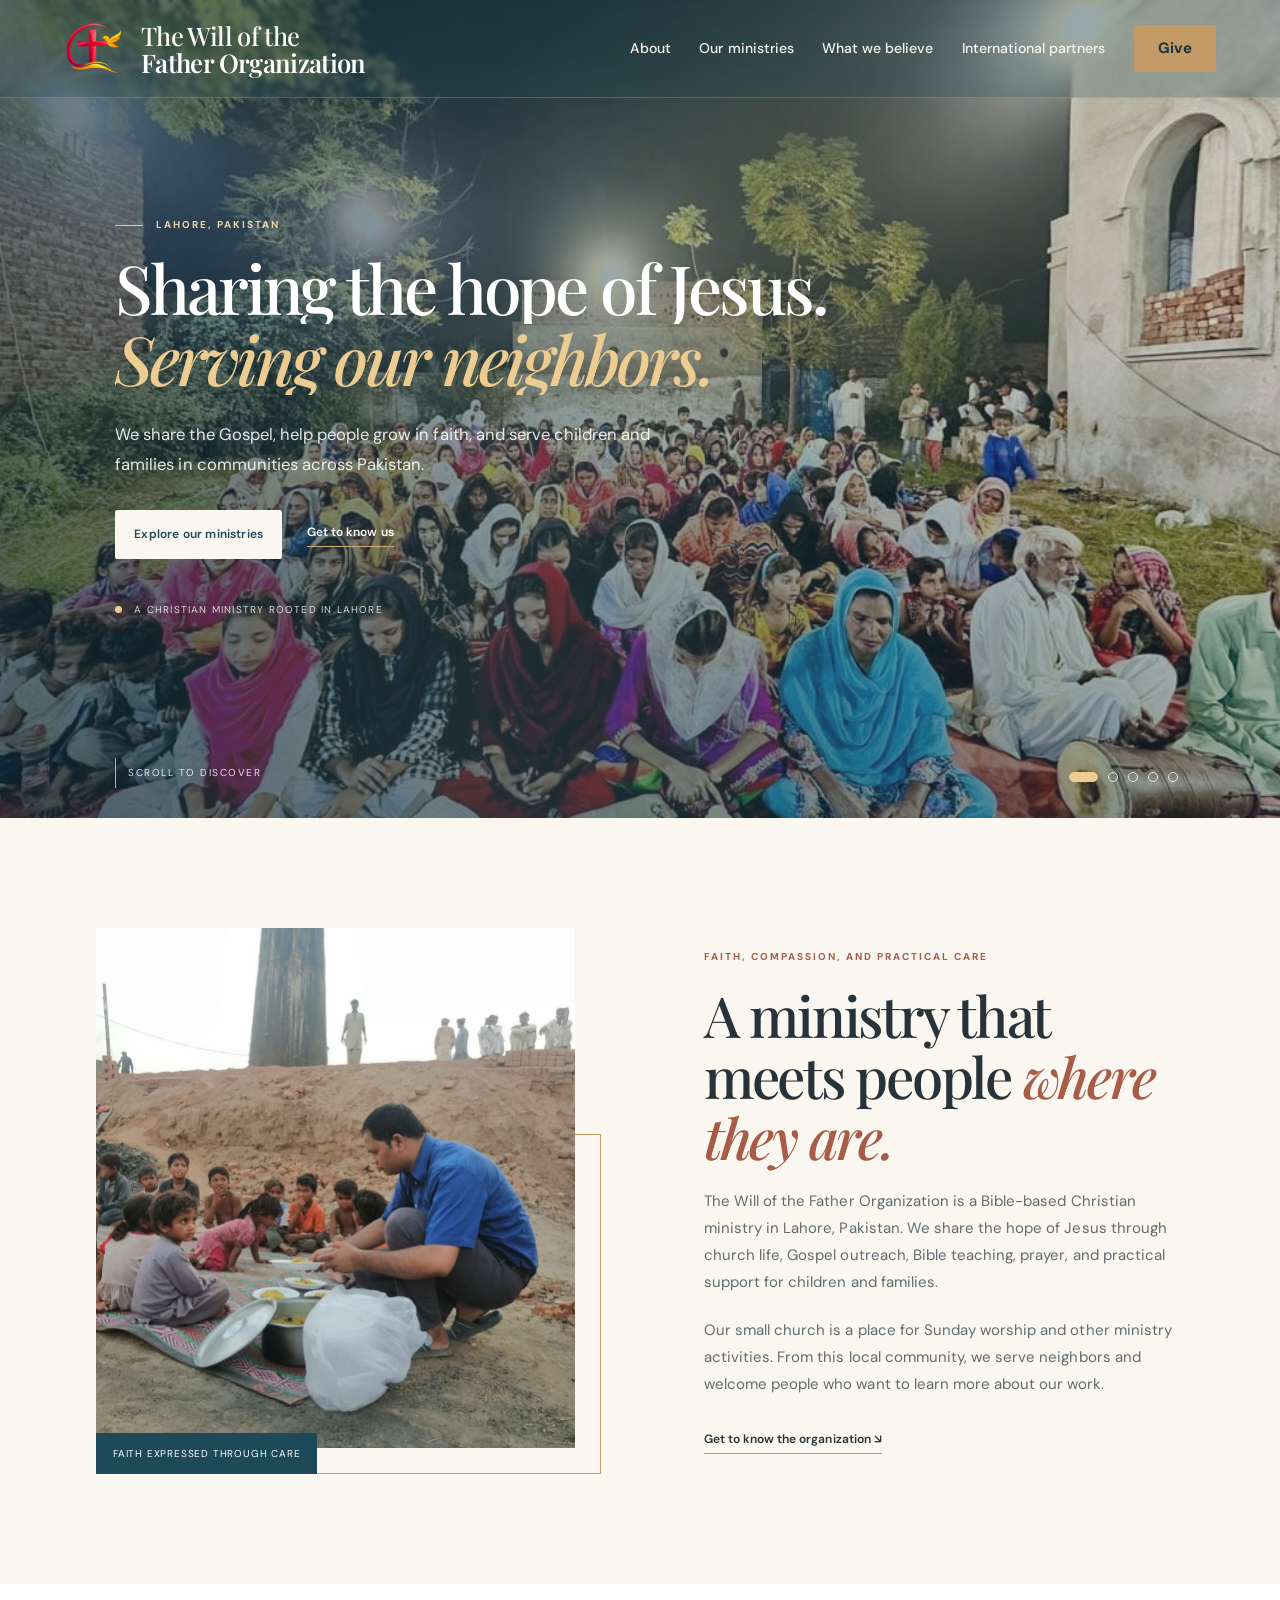
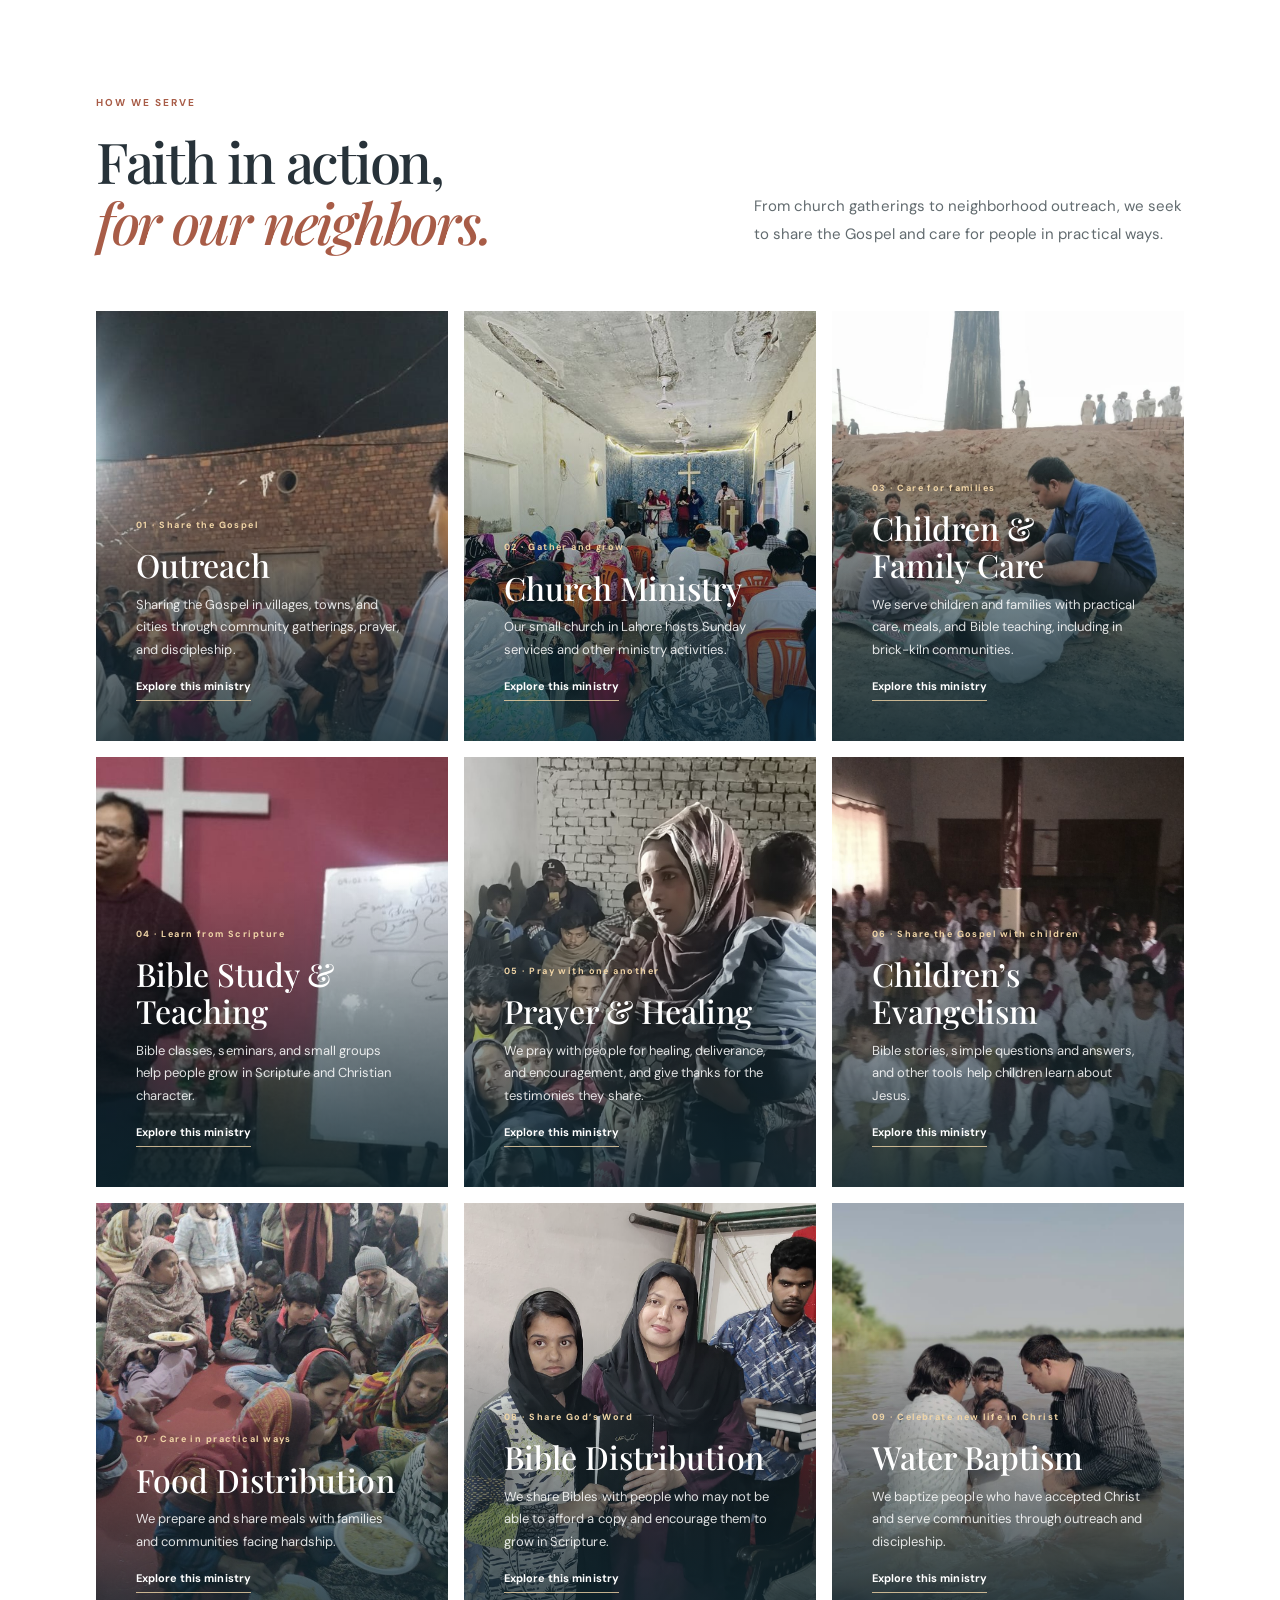
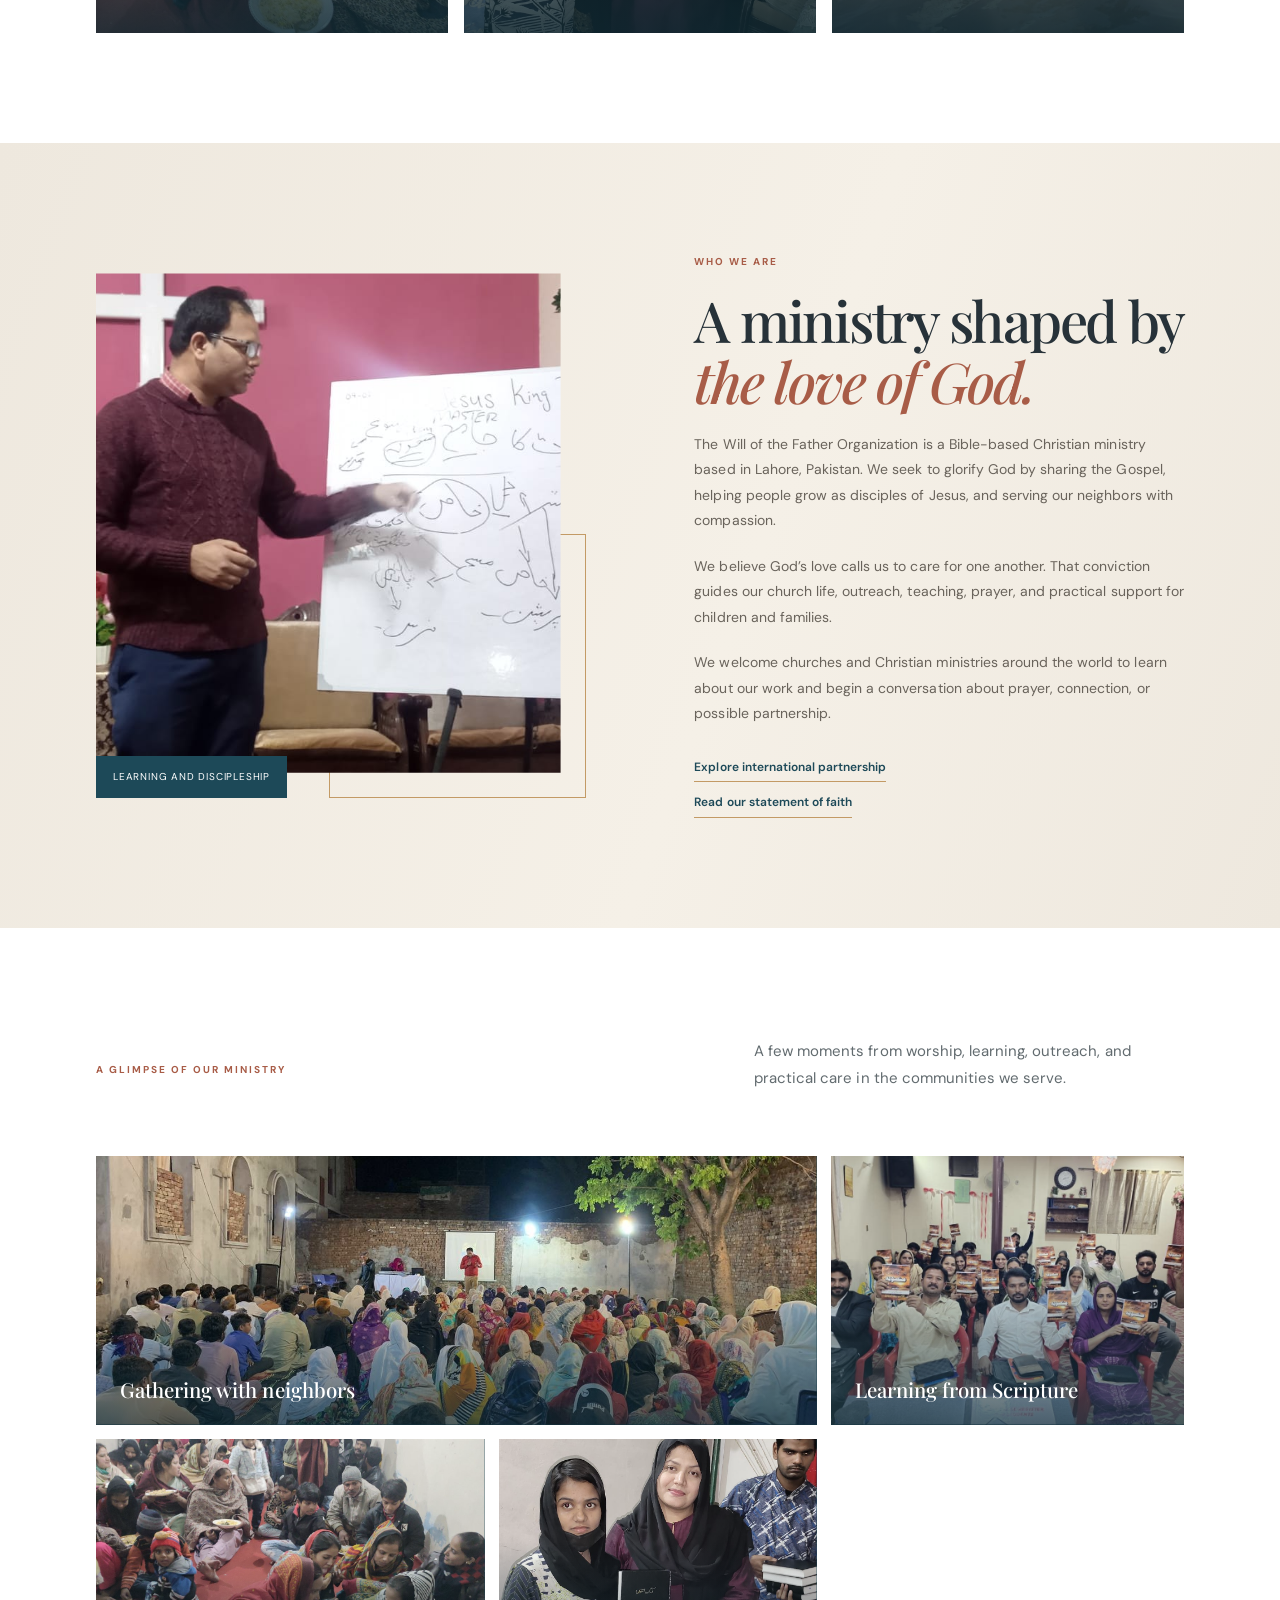
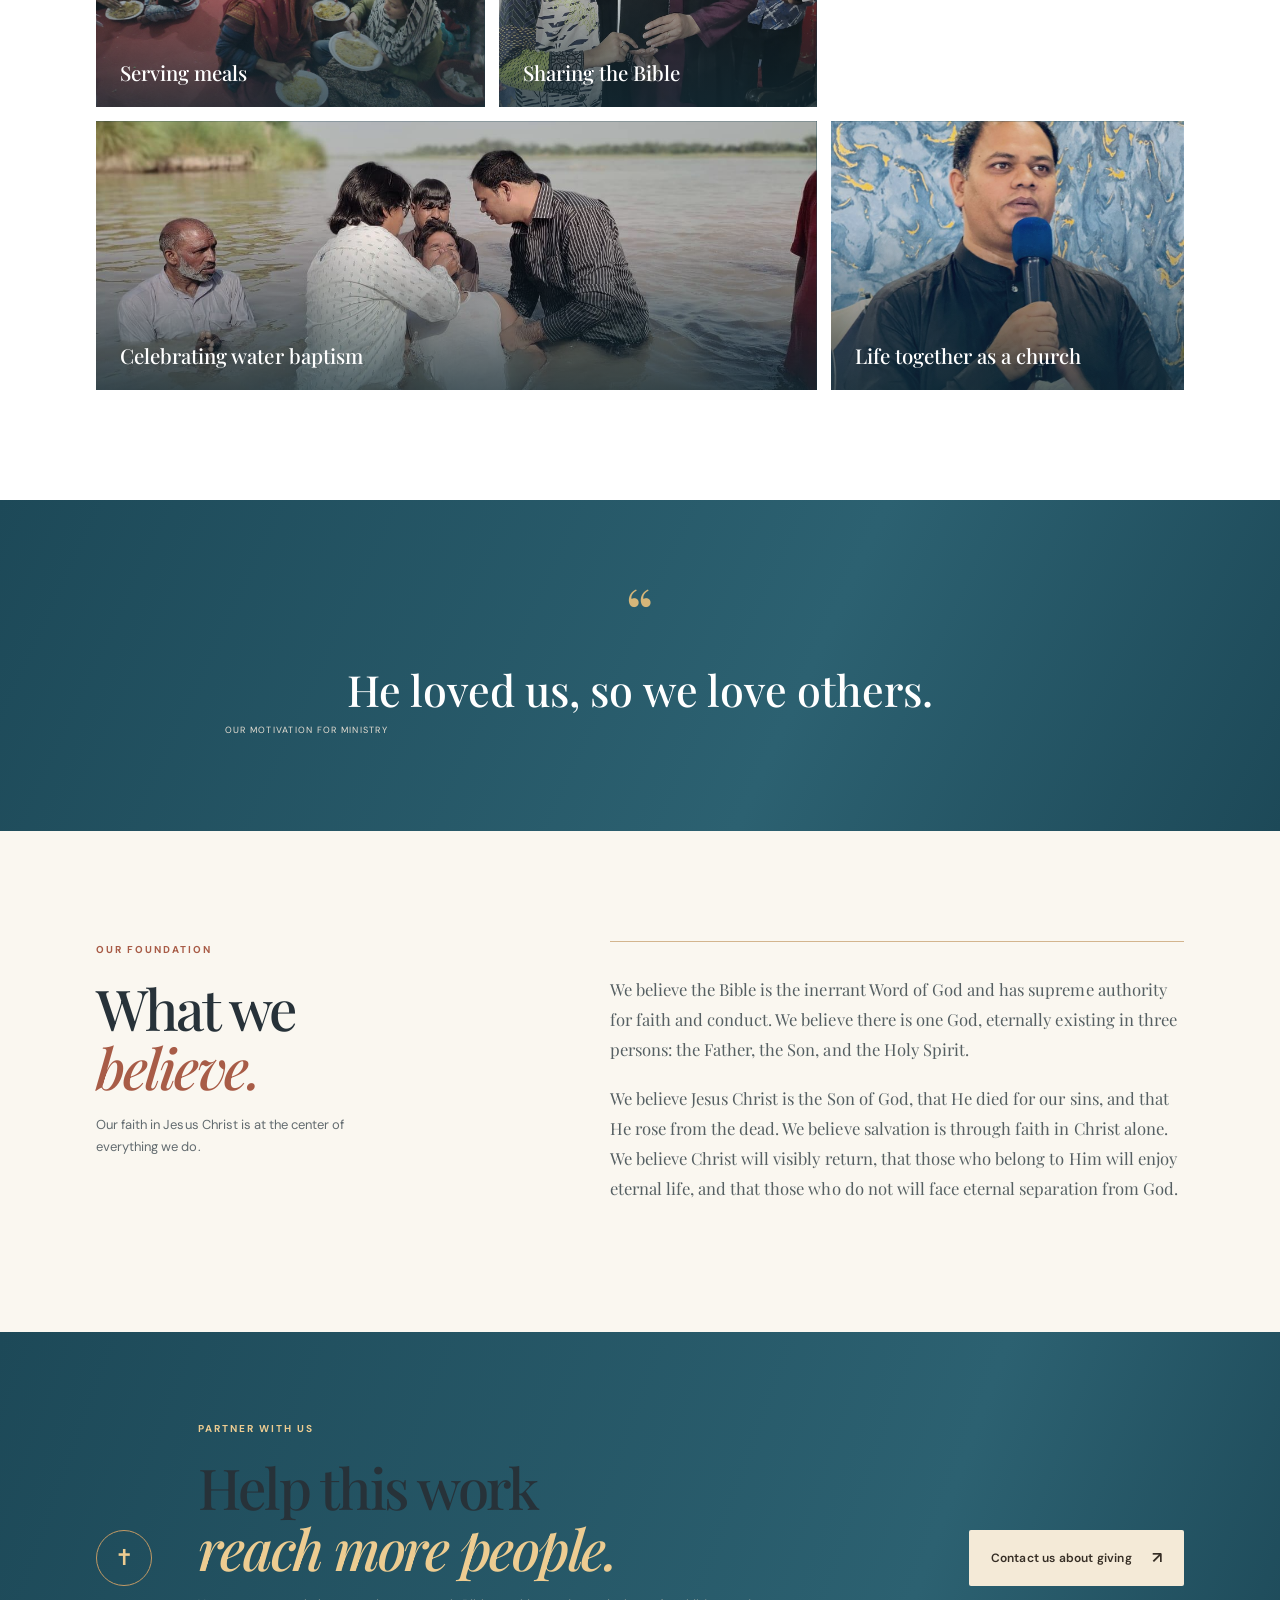
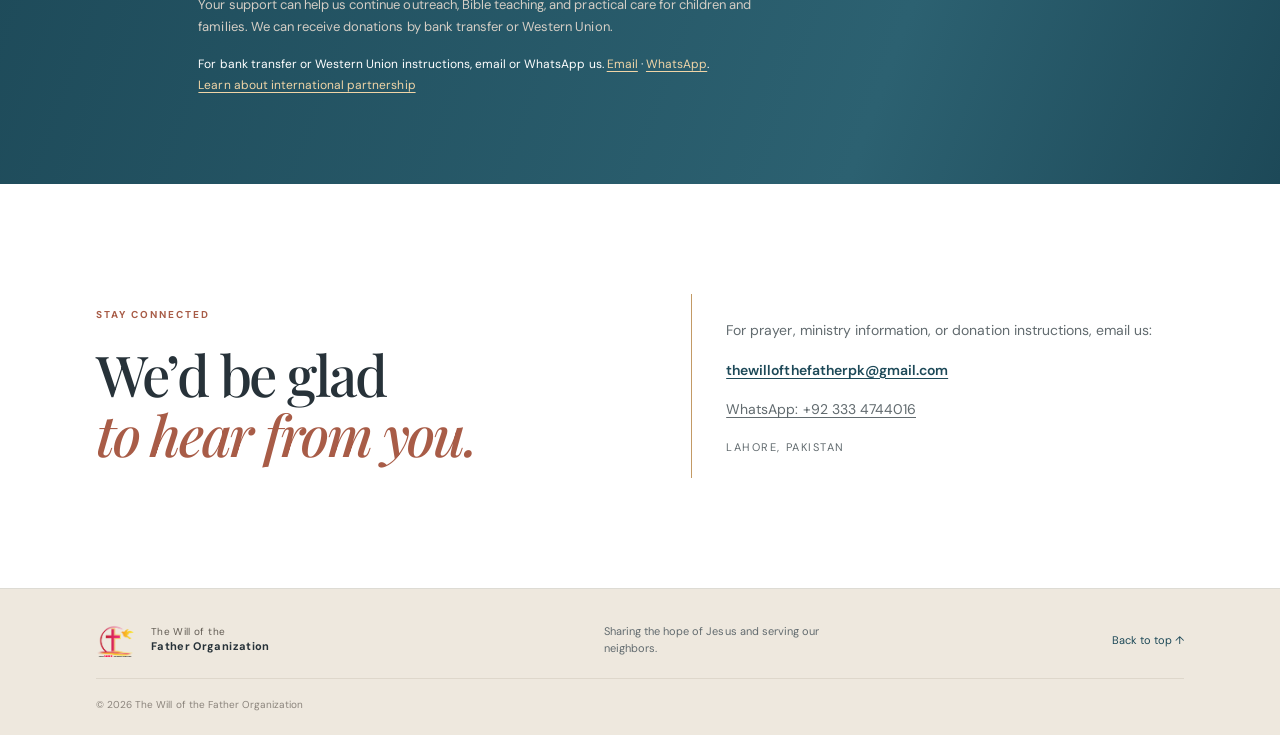
==== commit e01a0c35: "Refresh theme styles across all pages" ====
--- a/index.html
+++ b/index.html
@@ -9,8 +9,8 @@
   <link rel="preload" as="image" href="assets/images/hero-community-worship.jpg" fetchpriority="high">
   <link rel="preload" as="image" href="assets/images/hero-outdoor-gathering.jpg">
   <link rel="stylesheet" href="styles.css">
-  <link rel="stylesheet" href="redesign.css?v=palette-20261123">
-  <link rel="stylesheet" href="hero-visibility.css?v=palette-20261123">
+  <link rel="stylesheet" href="redesign.css?v=palette2-20261123">
+  <link rel="stylesheet" href="hero-visibility.css?v=palette2-20261123">
   <script src="script.js?v=hero-timing-20261027" defer></script>
   <meta name="robots" content="index, follow">
   <link rel="canonical" href="https://will-of-the-father-organization.pages.dev/">
--- a/redesign.css
+++ b/redesign.css
@@ -1,33 +1,33 @@
 :root{--ink:#273239;--muted:#626B6F;--cream:#FAF7F0;--white:#fff;--rust:#AD604A;--rust-dark:#854636;--gold:#C39A65;--line:#E6DED2;--serif:'Playfair Display',Georgia,serif;--sans:'DM Sans',Arial,sans-serif}
 html{scroll-padding-top:82px}body{background:var(--cream);color:var(--ink)}
-.site-header{height:82px;padding-inline:clamp(22px,6vw,96px);background:rgba(248,246,240,.97);backdrop-filter:blur(12px);transition:box-shadow .25s,background .25s}
-.site-header.is-scrolled{box-shadow:0 8px 28px rgba(28,43,35,.08);background:rgba(248,246,240,.98)}
+.site-header{height:82px;padding-inline:clamp(22px,6vw,96px);background:rgba(250,247,240,.97);backdrop-filter:blur(12px);transition:box-shadow .25s,background .25s}
+.site-header.is-scrolled{box-shadow:0 8px 28px rgba(31,58,68,.08);background:rgba(250,247,240,.98)}
 .site-nav a{color:#394A50}.site-nav a:hover,.text-link:hover{color:#1D4958}.site-nav .nav-give,.button-dark{background:#1D4958;color:#fff}.site-nav .nav-give:hover,.button-dark:hover{background:#153542}
 .hero{position:relative;isolation:isolate;display:flex;align-items:center;min-height:min(760px,calc(100svh - 82px));height:min(820px,calc(100svh - 82px));max-width:none;margin:0;padding:clamp(70px,10vw,132px) clamp(26px,9vw,150px) 112px;overflow:hidden;background:#1D4958}
 .hero-background{position:absolute;inset:0;z-index:-1;overflow:hidden}.hero-slide{position:absolute;inset:0;width:100%;height:100%;max-width:none;object-fit:cover;object-position:center 48%;opacity:0;transform:scale(1.025) translateX(0);filter:saturate(.82);transition:none}.hero-slide.is-active{opacity:1;transform:scale(1.025)}.hero-ready .hero-slide{transition:opacity 1.25s ease,transform 8s cubic-bezier(.15,.6,.2,1)}.hero-ready .hero-slide.is-active{transform:scale(1.075) translateX(-.5%)}.hero-slide--portrait{object-position:center 38%}
-.hero-shade{position:absolute;inset:0;z-index:1;background:linear-gradient(90deg,rgba(15,39,31,.82),rgba(18,42,34,.67) 42%,rgba(18,42,34,.18))}
+.hero-shade{position:absolute;inset:0;z-index:1;background:linear-gradient(90deg,rgba(18,44,55,.82),rgba(29,67,80,.67) 42%,rgba(29,67,80,.18))}
 .hero-copy{position:relative;z-index:2;max-width:980px}.hero .eyebrow{color:#F0D5A7}.hero h1{font-size:clamp(48px,5.3vw,78px);line-height:1.02;letter-spacing:-.045em;color:#fff;max-width:980px;text-wrap:balance}.hero h1 em{color:#EDCC91}.hero-intro{max-width:560px;color:rgba(255,255,255,.88);font-size:clamp(15px,1.3vw,18px);line-height:1.8;margin:27px 0 30px}.hero .button-dark{background:#FAF7F0;color:#1D4958}.hero .button-dark:hover{background:#fff}.hero .text-link{color:#fff;border-color:#D0AB77}.hero-note{color:rgba(255,255,255,.82);margin-top:42px}.hero .note-dot{background:#EDCC91}
 .hero-controls{right:clamp(28px,8vw,120px);bottom:36px}.hero-dot{width:10px;height:10px}.hero-dot.is-active{width:29px;background:#EDCC91;border-color:#EDCC91}
 .hero-scroll{position:absolute;z-index:3;left:clamp(28px,9vw,150px);bottom:30px;display:flex;align-items:center;gap:12px;color:rgba(255,255,255,.86);font-size:10px;text-transform:uppercase;letter-spacing:.15em;text-decoration:none}.hero-scroll span{height:30px;width:1px;background:#D3AC72;display:block;transform-origin:top;animation:scroll-line 2.1s ease-in-out infinite}@keyframes scroll-line{0%,100%{transform:scaleY(.65);opacity:.55}50%{transform:scaleY(1);opacity:1}}
 .eyebrow{color:#A85C47}.eyebrow-line{background:var(--gold)}.section{padding:clamp(76px,9vw,126px) clamp(25px,8vw,120px)}.section-heading{margin-bottom:52px}.section h2,.give-section h2,.contact-section h2{color:#273239}.section h2 em,.contact-section h2 em{color:#A85C47}.section-lead{color:#626B6F;line-height:1.8}
 .intro-editorial{display:grid;grid-template-columns:1fr .95fr;gap:clamp(48px,9vw,140px);align-items:center}.intro-photo{position:relative;padding:0 26px 26px 0}.intro-photo:after{content:"";position:absolute;right:0;bottom:0;width:62%;height:62%;border:1px solid var(--gold);z-index:0}.intro-photo img{position:relative;z-index:1;width:100%;height:clamp(330px,43vw,520px);object-fit:cover;object-position:center 42%}.intro-copy{max-width:590px}.intro-copy h2{font:500 clamp(38px,4.5vw,58px)/1.12 var(--serif);letter-spacing:-.035em;margin:0;color:var(--ink)}.intro-copy h2 em{color:#A85C47;font-weight:500}.intro-copy>p:not(.eyebrow){font-size:15px;line-height:1.85;color:#626B6F;margin:22px 0}.photo-tag{background:#1D4958}
 .intro-band{background:#EEE8DE;padding:32px clamp(26px,8vw,120px)}.intro-band strong{color:#1D4958}
-.ministry-feature-grid{display:grid;grid-template-columns:1.15fr 1fr 1fr;gap:18px;align-items:stretch}.ministry-feature{min-height:390px;position:relative;overflow:hidden;background:#1D4958}.ministry-feature--large{min-height:500px;grid-row:span 2}.ministry-feature>img{position:absolute;inset:0;width:100%;height:100%;object-fit:cover;filter:saturate(.82);transition:transform .8s cubic-bezier(.2,.7,.2,1)}.ministry-feature:hover>img{transform:scale(1.035)}.ministry-feature:after{content:"";position:absolute;inset:28% 0 0;background:linear-gradient(transparent,rgba(14,34,27,.9))}.ministry-feature-copy{position:absolute;z-index:1;left:0;right:0;bottom:0;color:#fff;padding:clamp(22px,3vw,34px)}.ministry-feature-copy .card-number{color:#F0D5A7;margin-bottom:14px}.ministry-feature-copy h3{font:500 clamp(25px,2.5vw,34px)/1.15 var(--serif);margin:0 0 10px;color:#fff}.ministry-feature-copy p{font-size:13px;color:rgba(255,255,255,.86);line-height:1.65;margin:0;max-width:480px}.card-more{margin-top:16px;color:#fff;border-bottom:1px solid rgba(230,207,157,.8);padding-bottom:4px}
+.ministry-feature-grid{display:grid;grid-template-columns:1.15fr 1fr 1fr;gap:18px;align-items:stretch}.ministry-feature{min-height:390px;position:relative;overflow:hidden;background:#1D4958}.ministry-feature--large{min-height:500px;grid-row:span 2}.ministry-feature>img{position:absolute;inset:0;width:100%;height:100%;object-fit:cover;filter:saturate(.82);transition:transform .8s cubic-bezier(.2,.7,.2,1)}.ministry-feature:hover>img{transform:scale(1.035)}.ministry-feature:after{content:"";position:absolute;inset:28% 0 0;background:linear-gradient(transparent,rgba(16,45,57,.9))}.ministry-feature-copy{position:absolute;z-index:1;left:0;right:0;bottom:0;color:#fff;padding:clamp(22px,3vw,34px)}.ministry-feature-copy .card-number{color:#F0D5A7;margin-bottom:14px}.ministry-feature-copy h3{font:500 clamp(25px,2.5vw,34px)/1.15 var(--serif);margin:0 0 10px;color:#fff}.ministry-feature-copy p{font-size:13px;color:rgba(255,255,255,.86);line-height:1.65;margin:0;max-width:480px}.card-more{margin-top:16px;color:#fff;border-bottom:1px solid rgba(240,213,167,.8);padding-bottom:4px}
 .ministry-list{display:grid;grid-template-columns:repeat(2,minmax(0,1fr));gap:0 50px;margin-top:52px;border-top:1px solid var(--line)}.ministry-list-item{display:grid;grid-template-columns:40px 1fr 20px;gap:14px;align-items:start;padding:22px 0;border-bottom:1px solid var(--line);text-decoration:none;transition:color .2s}.ministry-list-item:hover{color:#A85C47}.ministry-list-index{font-size:10px;color:#96774C;letter-spacing:.1em;padding-top:3px}.ministry-list-item strong{font:500 21px/1.3 var(--serif);display:block;color:#273239}.ministry-list-item small{display:block;color:#626B6F;font-size:12px;line-height:1.6;margin-top:5px}.ministry-list-arrow{color:#9A774D;justify-self:end}
 .story-section{background:#EEE8DE}.story-section .story-copy h2 em{color:#A85C47}.story-section .text-link-dark{color:#1D4958}.story-photo img{filter:saturate(.86)}
-.photo-story{max-width:none;background:#FAF7F0}.photo-story-grid{display:grid;grid-template-columns:1.12fr .88fr 1fr;grid-auto-rows:minmax(190px,22vw);gap:13px}.photo-story-item{position:relative;overflow:hidden;margin:0;background:#1D4958}.photo-story-item--wide{grid-column:span 2}.photo-story-item img{width:100%;height:100%;object-fit:cover;transition:transform .75s cubic-bezier(.2,.7,.2,1);filter:saturate(.82)}.photo-story-item:hover img{transform:scale(1.035)}.photo-story-item:after{content:"";position:absolute;inset:45% 0 0;background:linear-gradient(transparent,rgba(15,30,24,.68))}.photo-story-item figcaption{position:absolute;z-index:1;left:21px;bottom:18px;color:#fff;font:500 20px/1.25 var(--serif)}
+.photo-story{max-width:none;background:#FAF7F0}.photo-story-grid{display:grid;grid-template-columns:1.12fr .88fr 1fr;grid-auto-rows:minmax(190px,22vw);gap:13px}.photo-story-item{position:relative;overflow:hidden;margin:0;background:#1D4958}.photo-story-item--wide{grid-column:span 2}.photo-story-item img{width:100%;height:100%;object-fit:cover;transition:transform .75s cubic-bezier(.2,.7,.2,1);filter:saturate(.82)}.photo-story-item:hover img{transform:scale(1.035)}.photo-story-item:after{content:"";position:absolute;inset:45% 0 0;background:linear-gradient(transparent,rgba(16,41,52,.68))}.photo-story-item figcaption{position:absolute;z-index:1;left:21px;bottom:18px;color:#fff;font:500 20px/1.25 var(--serif)}
 .quote-band{background:#1D4958}.quote-mark{color:#D6B679}.quote-band p{color:#E8E0D4}.faith-copy{border-color:var(--gold);color:#555F62}.give-section{background:#1D4958}.give-section .eyebrow{color:#EDCC91}.give-section h2 em{color:#EDCC91}.give-mark{border-color:#C39A65;color:#EDCC91}.contact-details{border-color:var(--gold)}.email-placeholder{color:#1D4958}.site-footer{background:#EEE8DE}.back-top{color:#1D4958}.menu-toggle span{background:#1D4958}.skip-link:focus{background:#fff;color:#1D4958}
 @media(max-width:900px){.hero{min-height:660px;height:min(760px,calc(100svh - 76px));padding:88px 7% 112px}.hero h1{font-size:clamp(48px,7.2vw,64px)}.intro-editorial{gap:48px}.ministry-feature-grid{grid-template-columns:1fr 1fr}.ministry-feature--large{grid-column:span 2;grid-row:auto;min-height:420px}.ministry-feature{min-height:360px}.photo-story-grid{grid-template-columns:1fr 1fr;grid-auto-rows:250px}.photo-story-item--wide{grid-column:span 2}}
-@media(max-width:640px){html{scroll-padding-top:72px}.site-header{height:70px}.site-nav{background:var(--cream);top:69px}.hero{min-height:690px;height:calc(100svh - 70px);max-height:850px;padding:72px 6% 112px;justify-content:center}.hero h1{font-size:clamp(43px,11vw,60px);line-height:1.06}.hero-intro{font-size:14px;line-height:1.7;margin:20px 0}.hero-note{margin-top:28px;font-size:9px}.hero-shade{background:linear-gradient(90deg,rgba(15,39,31,.88),rgba(18,42,34,.62)),linear-gradient(0deg,rgba(15,39,31,.38),transparent 65%)}.hero-controls{right:6%;bottom:31px;gap:8px}.hero-dot{width:9px;height:9px}.hero-scroll{left:6%;bottom:22px;font-size:8px}.intro-editorial{display:flex;flex-direction:column-reverse;gap:35px;padding-top:58px;padding-bottom:58px}.intro-photo{width:100%;padding-right:16px;padding-bottom:17px}.intro-photo img{height:300px}.intro-copy h2{font-size:39px}.intro-copy>p:not(.eyebrow){font-size:13px}.intro-band{padding:23px 6%}.section{padding:66px 6%}.section-heading{margin-bottom:30px}.ministry-feature-grid{grid-template-columns:1fr;gap:13px}.ministry-feature,.ministry-feature--large{grid-column:auto;min-height:340px}.ministry-feature--large{min-height:390px}.ministry-feature-copy{padding:23px}.ministry-list{grid-template-columns:1fr;margin-top:35px}.ministry-list-item{grid-template-columns:32px 1fr 18px;gap:9px;padding:18px 0}.ministry-list-item strong{font-size:19px}.photo-story-grid{grid-template-columns:1fr 1fr;grid-auto-rows:190px;gap:8px}.photo-story-item--wide{grid-column:span 2}.photo-story-item figcaption{left:12px;bottom:12px;font-size:16px}.story-section{padding:62px 6%}.give-section{background:#1D4958}}
+@media(max-width:640px){html{scroll-padding-top:72px}.site-header{height:70px}.site-nav{background:var(--cream);top:69px}.hero{min-height:690px;height:calc(100svh - 70px);max-height:850px;padding:72px 6% 112px;justify-content:center}.hero h1{font-size:clamp(43px,11vw,60px);line-height:1.06}.hero-intro{font-size:14px;line-height:1.7;margin:20px 0}.hero-note{margin-top:28px;font-size:9px}.hero-shade{background:linear-gradient(90deg,rgba(18,44,55,.88),rgba(29,67,80,.62)),linear-gradient(0deg,rgba(18,44,55,.38),transparent 65%)}.hero-controls{right:6%;bottom:31px;gap:8px}.hero-dot{width:9px;height:9px}.hero-scroll{left:6%;bottom:22px;font-size:8px}.intro-editorial{display:flex;flex-direction:column-reverse;gap:35px;padding-top:58px;padding-bottom:58px}.intro-photo{width:100%;padding-right:16px;padding-bottom:17px}.intro-photo img{height:300px}.intro-copy h2{font-size:39px}.intro-copy>p:not(.eyebrow){font-size:13px}.intro-band{padding:23px 6%}.section{padding:66px 6%}.section-heading{margin-bottom:30px}.ministry-feature-grid{grid-template-columns:1fr;gap:13px}.ministry-feature,.ministry-feature--large{grid-column:auto;min-height:340px}.ministry-feature--large{min-height:390px}.ministry-feature-copy{padding:23px}.ministry-list{grid-template-columns:1fr;margin-top:35px}.ministry-list-item{grid-template-columns:32px 1fr 18px;gap:9px;padding:18px 0}.ministry-list-item strong{font-size:19px}.photo-story-grid{grid-template-columns:1fr 1fr;grid-auto-rows:190px;gap:8px}.photo-story-item--wide{grid-column:span 2}.photo-story-item figcaption{left:12px;bottom:12px;font-size:16px}.story-section{padding:62px 6%}.give-section{background:#1D4958}}
 @media(prefers-reduced-motion:reduce){html{scroll-behavior:auto}.hero-scroll span{animation:none}.hero-ready .hero-slide,.ministry-feature>img,.photo-story-item img{transition:none!important}.hero-ready .hero-slide.is-active{transform:none}}
 
 
 /* Cinematic hero entrance: restrained, immediate, and readable without motion. */
 .hero{--parallax-x:0px;--parallax-y:0px}
 .hero-background{inset:-2%;transform:translate3d(var(--parallax-x),var(--parallax-y),0);transition:transform .35s ease-out;will-change:transform}
-.hero-background::before{content:"";position:absolute;z-index:2;inset:0;pointer-events:none;background:radial-gradient(ellipse at 72% 22%,rgba(228,201,142,.19),transparent 34%),linear-gradient(135deg,rgba(23,61,50,.1),transparent 56%)}
-.hero-background::after{content:"";position:absolute;z-index:3;inset:0;pointer-events:none;background:linear-gradient(115deg,transparent 25%,rgba(245,231,197,.08) 48%,transparent 70%);opacity:.7}
-.hero-shade{background:linear-gradient(90deg,rgba(12,34,27,.86),rgba(18,42,34,.68) 43%,rgba(18,42,34,.2)),linear-gradient(0deg,rgba(12,34,27,.48),transparent 42%)}
+.hero-background::before{content:"";position:absolute;z-index:2;inset:0;pointer-events:none;background:radial-gradient(ellipse at 72% 22%,rgba(237,204,145,.19),transparent 34%),linear-gradient(135deg,rgba(29,73,88,.1),transparent 56%)}
+.hero-background::after{content:"";position:absolute;z-index:3;inset:0;pointer-events:none;background:linear-gradient(115deg,transparent 25%,rgba(240,213,167,.08) 48%,transparent 70%);opacity:.7}
+.hero-shade{background:linear-gradient(90deg,rgba(16,41,52,.86),rgba(29,67,80,.68) 43%,rgba(29,67,80,.2)),linear-gradient(0deg,rgba(16,41,52,.48),transparent 42%)}
 .hero-title-line{display:block;overflow:hidden;padding-block:.025em;margin-block:-.025em}
 .hero-title-line>span{display:block;transform:translateY(115%);animation:hero-line-rise .88s cubic-bezier(.2,.75,.2,1) forwards}
 .hero-title-line:nth-child(1)>span{animation-delay:.16s}
@@ -45,7 +45,7 @@
 @media(max-width:640px){
   .hero-background{inset:-1%}
   .hero-title-line{white-space:normal}
-  .hero-shade{background:linear-gradient(90deg,rgba(12,34,27,.88),rgba(18,42,34,.66)),linear-gradient(0deg,rgba(12,34,27,.48),transparent 64%)}
+  .hero-shade{background:linear-gradient(90deg,rgba(16,41,52,.88),rgba(29,67,80,.66)),linear-gradient(0deg,rgba(16,41,52,.48),transparent 64%)}
 }
 @media(prefers-reduced-motion:reduce){
   .hero-background{transform:none!important;transition:none!important;will-change:auto}
@@ -62,7 +62,7 @@
 body{font-size:16px;line-height:1.72;letter-spacing:.002em}
 p{max-width:68ch}
 h1,h2,h3{ text-wrap:pretty}
-.site-header{padding-inline:var(--content-gutter);border-bottom:1px solid rgba(23,61,50,.08)}
+.site-header{padding-inline:var(--content-gutter);border-bottom:1px solid rgba(29,73,88,.08)}
 .brand{gap:13px}
 .site-nav{gap:clamp(18px,2.6vw,36px)}
 .site-nav a{transition:color .2s ease,background-color .2s ease}
@@ -82,13 +82,13 @@
 .intro-copy{max-width:620px}
 .intro-copy h2{font-size:clamp(40px,4.4vw,60px);line-height:1.08;letter-spacing:-.04em}
 .intro-copy>p:not(.eyebrow){max-width:62ch;margin:20px 0}
-.intro-band{padding-block:clamp(28px,4vw,48px);padding-inline:var(--content-gutter);background:linear-gradient(100deg,#F2ECE2,#F5F0E7 55%,#EEE8DE);border-block:1px solid rgba(23,61,50,.045)}
+.intro-band{padding-block:clamp(28px,4vw,48px);padding-inline:var(--content-gutter);background:linear-gradient(100deg,#F2ECE2,#F5F0E7 55%,#EEE8DE);border-block:1px solid rgba(29,73,88,.045)}
 .intro-band p{max-width:40ch;line-height:1.35}
 .ministries-section{background:#fff}
 .ministry-feature-grid{gap:16px;grid-template-columns:1.08fr .96fr .96fr}
 .ministry-feature{min-height:370px}
 .ministry-feature--large{min-height:500px}
-.ministry-feature:after{inset:25% 0 0;background:linear-gradient(180deg,transparent 4%,rgba(10,32,24,.84) 100%)}
+.ministry-feature:after{inset:25% 0 0;background:linear-gradient(180deg,transparent 4%,rgba(14,39,49,.84) 100%)}
 .ministry-feature-copy{padding:clamp(24px,3.2vw,40px)}
 .ministry-feature-copy p{max-width:38ch;line-height:1.72}
 .ministry-feature>img,.photo-story-item img,.intro-photo img,.story-photo img,.ministry-gallery-grid img{transition:transform .75s cubic-bezier(.2,.7,.2,1),filter .45s ease,clip-path .85s cubic-bezier(.2,.7,.2,1)}
@@ -105,13 +105,13 @@
 .story-photo img{height:clamp(340px,39vw,500px)}
 .photo-story{background:#fff}
 .photo-story-grid{grid-template-columns:1.1fr .9fr 1fr;grid-auto-rows:clamp(210px,21vw,310px);gap:14px}
-.photo-story-item:after{inset:38% 0 0;background:linear-gradient(transparent,rgba(12,32,25,.72))}
+.photo-story-item:after{inset:38% 0 0;background:linear-gradient(transparent,rgba(17,43,54,.72))}
 .photo-story-item figcaption{left:24px;bottom:22px;font-size:clamp(18px,1.6vw,22px)}
 .quote-band{padding-block:clamp(60px,8vw,92px);background:linear-gradient(115deg,#1D4958,#2C6171 62%,#1D4958)}
 .quote-band blockquote{max-width:25ch;margin-inline:auto;line-height:1.22}
 .faith-section{background:#FAF7F0}
 .faith-heading h2{line-height:1.05}
-.faith-copy{max-width:72ch;border-top:1px solid rgba(182,154,96,.7);font-size:clamp(16px,1.3vw,18px)}
+.faith-copy{max-width:72ch;border-top:1px solid rgba(195,154,101,.7);font-size:clamp(16px,1.3vw,18px)}
 .give-section{padding:clamp(58px,7vw,88px) var(--content-gutter);grid-template-columns:64px minmax(0,1fr) auto;gap:clamp(22px,3vw,42px);background:linear-gradient(110deg,#1D4958,#2C6171 70%,#1D4958)}
 .give-copy{max-width:740px}
 .give-copy>p:not(.eyebrow){max-width:64ch;line-height:1.75}
@@ -121,7 +121,7 @@
 .contact-section>div:first-child{max-width:600px}
 .contact-details{max-width:590px;padding-left:clamp(20px,3vw,34px)}
 .contact-details a{text-underline-offset:3px}
-.site-footer{padding:34px var(--content-gutter) 22px;grid-template-columns:minmax(240px,1fr) minmax(220px,1fr) auto;gap:20px 34px;border-top:1px solid rgba(23,61,50,.08);background:#EEE8DE}
+.site-footer{padding:34px var(--content-gutter) 22px;grid-template-columns:minmax(240px,1fr) minmax(220px,1fr) auto;gap:20px 34px;border-top:1px solid rgba(29,73,88,.08);background:#EEE8DE}
 .site-footer>p{max-width:34ch;line-height:1.6}
 .site-footer small{padding-top:17px}
 .back-top{transition:transform .2s,color .2s}
@@ -180,7 +180,7 @@
 @media(max-width:640px){
  :root{--space-section:64px;--content-gutter:22px}
  .site-header{padding-inline:20px}
- .site-nav{padding:18px 22px 24px;box-shadow:0 14px 24px rgba(23,61,50,.08)}
+ .site-nav{padding:18px 22px 24px;box-shadow:0 14px 24px rgba(29,73,88,.08)}
  .site-nav a{font-size:14px}
  .hero{padding-inline:6%}
  .hero-copy{max-width:100%}
@@ -262,7 +262,7 @@
   .hero-slide{object-position:center 50%}
   .hero-slide--portrait{object-position:center 38%}
   .hero-shade{
-    background:linear-gradient(180deg,rgba(12,34,27,.06),rgba(12,34,27,.18) 58%,rgba(12,34,27,.52));
+    background:linear-gradient(180deg,rgba(16,41,52,.06),rgba(16,41,52,.18) 58%,rgba(16,41,52,.52));
   }
   .hero-controls{right:22px;bottom:18px}
   .hero-scroll{left:22px;bottom:16px}
@@ -357,14 +357,14 @@
   padding:0 clamp(24px,5vw,76px);
   gap:28px;
   background:#1D4958;
-  border-bottom:1px solid rgba(182,154,96,.52);
-  box-shadow:0 8px 28px rgba(10,30,24,.1);
+  border-bottom:1px solid rgba(195,154,101,.52);
+  box-shadow:0 8px 28px rgba(15,40,50,.1);
   transition:height .32s cubic-bezier(.2,.7,.2,1),padding .32s,background-color .32s,box-shadow .32s;
 }
 .site-header.is-scrolled{
   height:84px;
   background:#153542;
-  box-shadow:0 7px 24px rgba(8,23,18,.23);
+  box-shadow:0 7px 24px rgba(10,28,36,.23);
 }
 .brand{gap:17px;flex:0 0 auto;min-width:0}
 .brand-logo-frame{
@@ -452,7 +452,7 @@
   outline-offset:4px;
 }
 .menu-toggle{
-  border:1px solid rgba(227,204,154,.55);
+  border:1px solid rgba(224,191,130,.55);
   border-radius:2px;
   padding:12px;
   background:transparent;
@@ -486,8 +486,8 @@
     margin:0;
     padding:0 22px;
     background:#153542;
-    border-bottom:1px solid rgba(182,154,96,.5);
-    box-shadow:0 16px 26px rgba(8,23,18,.2);
+    border-bottom:1px solid rgba(195,154,101,.5);
+    box-shadow:0 16px 26px rgba(10,28,36,.2);
     transition:max-height .3s ease,opacity .22s ease,transform .25s ease,visibility .3s,padding .25s;
   }
   .site-header .site-nav.open{
@@ -502,7 +502,7 @@
     padding:15px 6px;
     font-size:16px;
     white-space:normal;
-    border-bottom:1px solid rgba(248,246,240,.1);
+    border-bottom:1px solid rgba(250,247,240,.1);
   }
   .site-header .site-nav a:not(.nav-give)::after{bottom:8px;right:auto;width:56px}
   .site-header .site-nav .nav-give{
@@ -529,15 +529,15 @@
 @media(min-width:981px){
   .site-header{
     margin-bottom:-98px;
-    background:rgba(23,61,50,.24);
+    background:rgba(29,73,88,.24);
     backdrop-filter:blur(2px);
     box-shadow:none;
-    border-bottom-color:rgba(227,204,154,.28);
+    border-bottom-color:rgba(224,191,130,.28);
   }
   .site-header.is-scrolled{
     background:#153542;
-    box-shadow:0 7px 24px rgba(8,23,18,.23);
-    border-bottom-color:rgba(182,154,96,.52);
+    box-shadow:0 7px 24px rgba(10,28,36,.23);
+    border-bottom-color:rgba(195,154,101,.52);
   }
   .hero{padding-top:max(128px,clamp(70px,10vw,132px))}
 }
@@ -632,7 +632,7 @@
     position:absolute;
     inset:0;
     z-index:1;
-    background:linear-gradient(90deg,rgba(12,34,27,.88),rgba(18,42,34,.66)),linear-gradient(0deg,rgba(12,34,27,.48),transparent 64%);
+    background:linear-gradient(90deg,rgba(16,41,52,.88),rgba(29,67,80,.66)),linear-gradient(0deg,rgba(16,41,52,.48),transparent 64%);
   }
   .hero-controls{z-index:4;right:6%;bottom:31px}
   .hero-scroll{z-index:4;left:6%;bottom:22px}
--- a/hero-visibility.css
+++ b/hero-visibility.css
@@ -1,9 +1,9 @@
 /* Let the ministry photographs show through while keeping white hero text readable. */
 .hero-shade{
-  background:linear-gradient(90deg,rgba(12,34,27,.60) 0%,rgba(18,42,34,.43) 46%,rgba(18,42,34,.16) 100%),linear-gradient(0deg,rgba(12,34,27,.34),transparent 58%);
+  background:linear-gradient(90deg,rgba(16,41,52,.60) 0%,rgba(29,67,80,.43) 46%,rgba(29,67,80,.16) 100%),linear-gradient(0deg,rgba(16,41,52,.34),transparent 58%);
 }
 @media(max-width:640px){
   .hero-shade{
-    background:linear-gradient(90deg,rgba(12,34,27,.66) 0%,rgba(18,42,34,.47) 58%,rgba(18,42,34,.24) 100%),linear-gradient(0deg,rgba(12,34,27,.40),transparent 66%);
+    background:linear-gradient(90deg,rgba(16,41,52,.66) 0%,rgba(29,67,80,.47) 58%,rgba(29,67,80,.24) 100%),linear-gradient(0deg,rgba(16,41,52,.40),transparent 66%);
   }
 }
